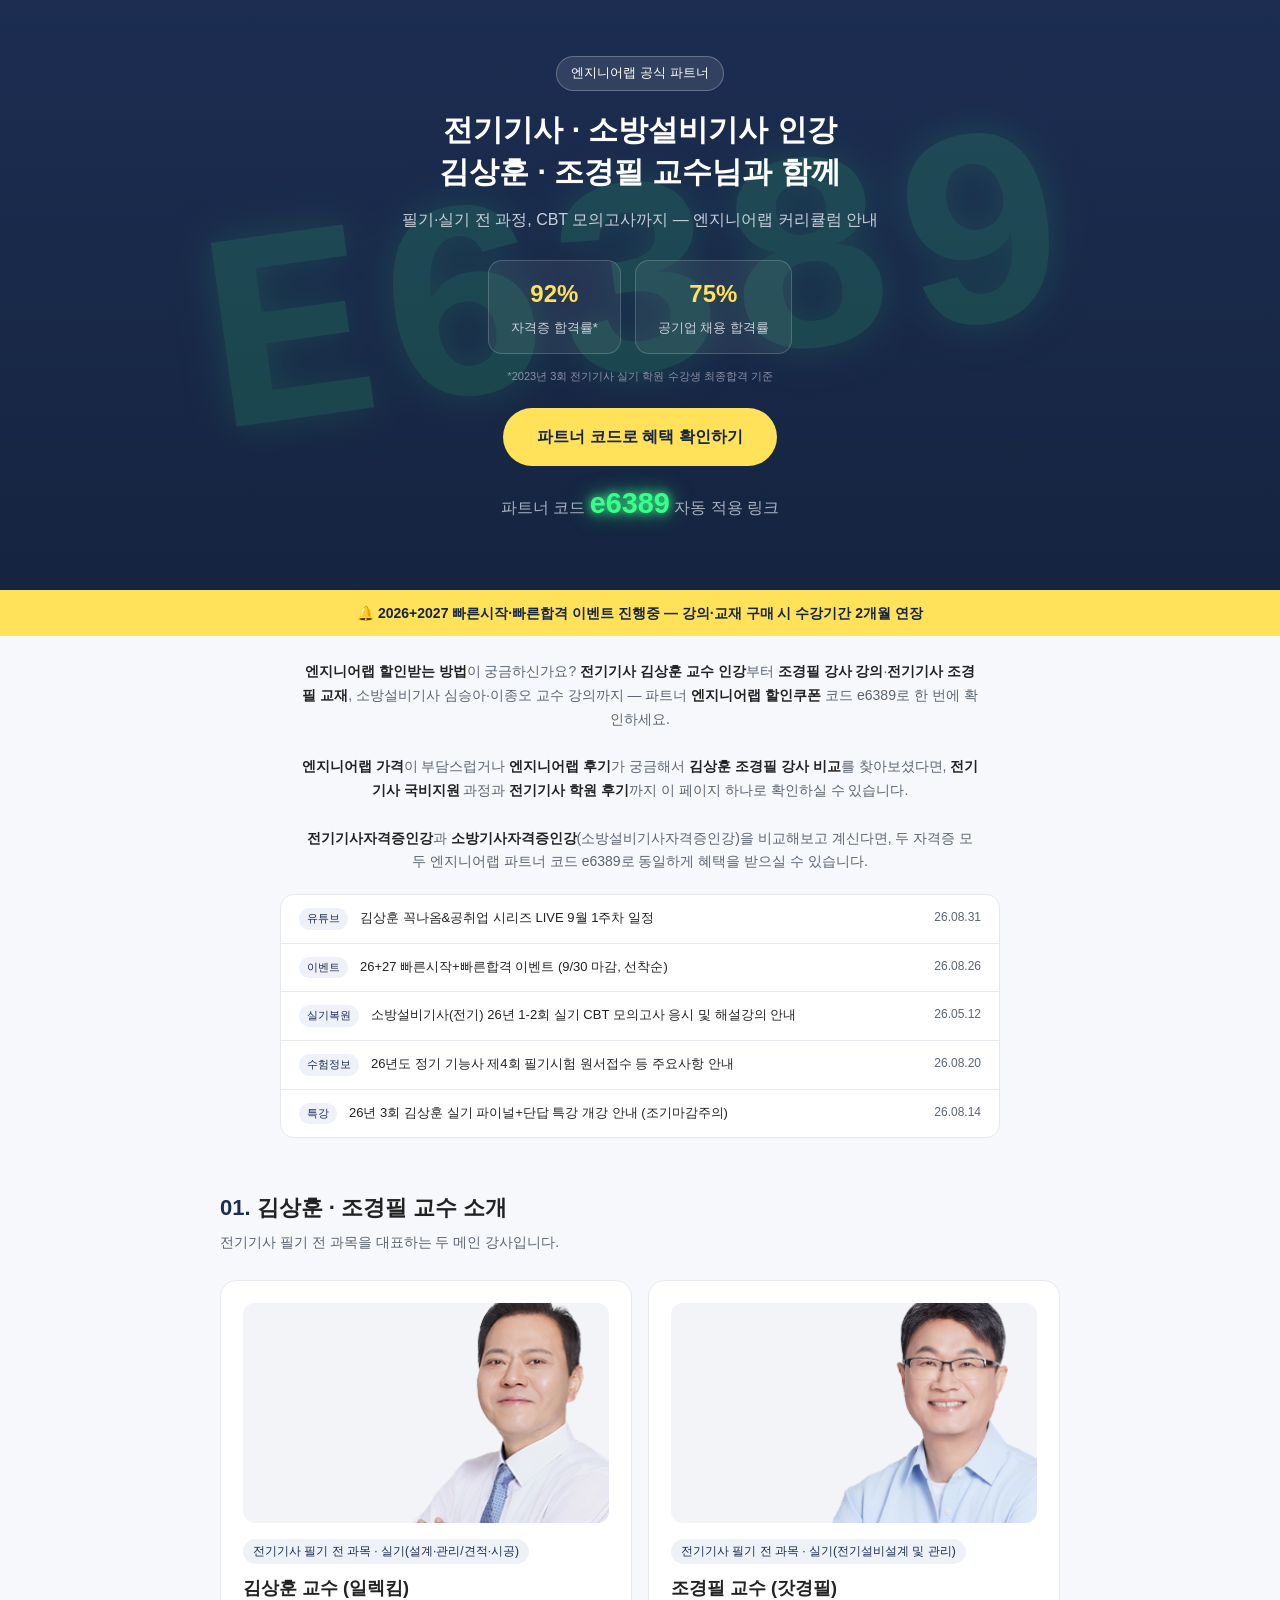
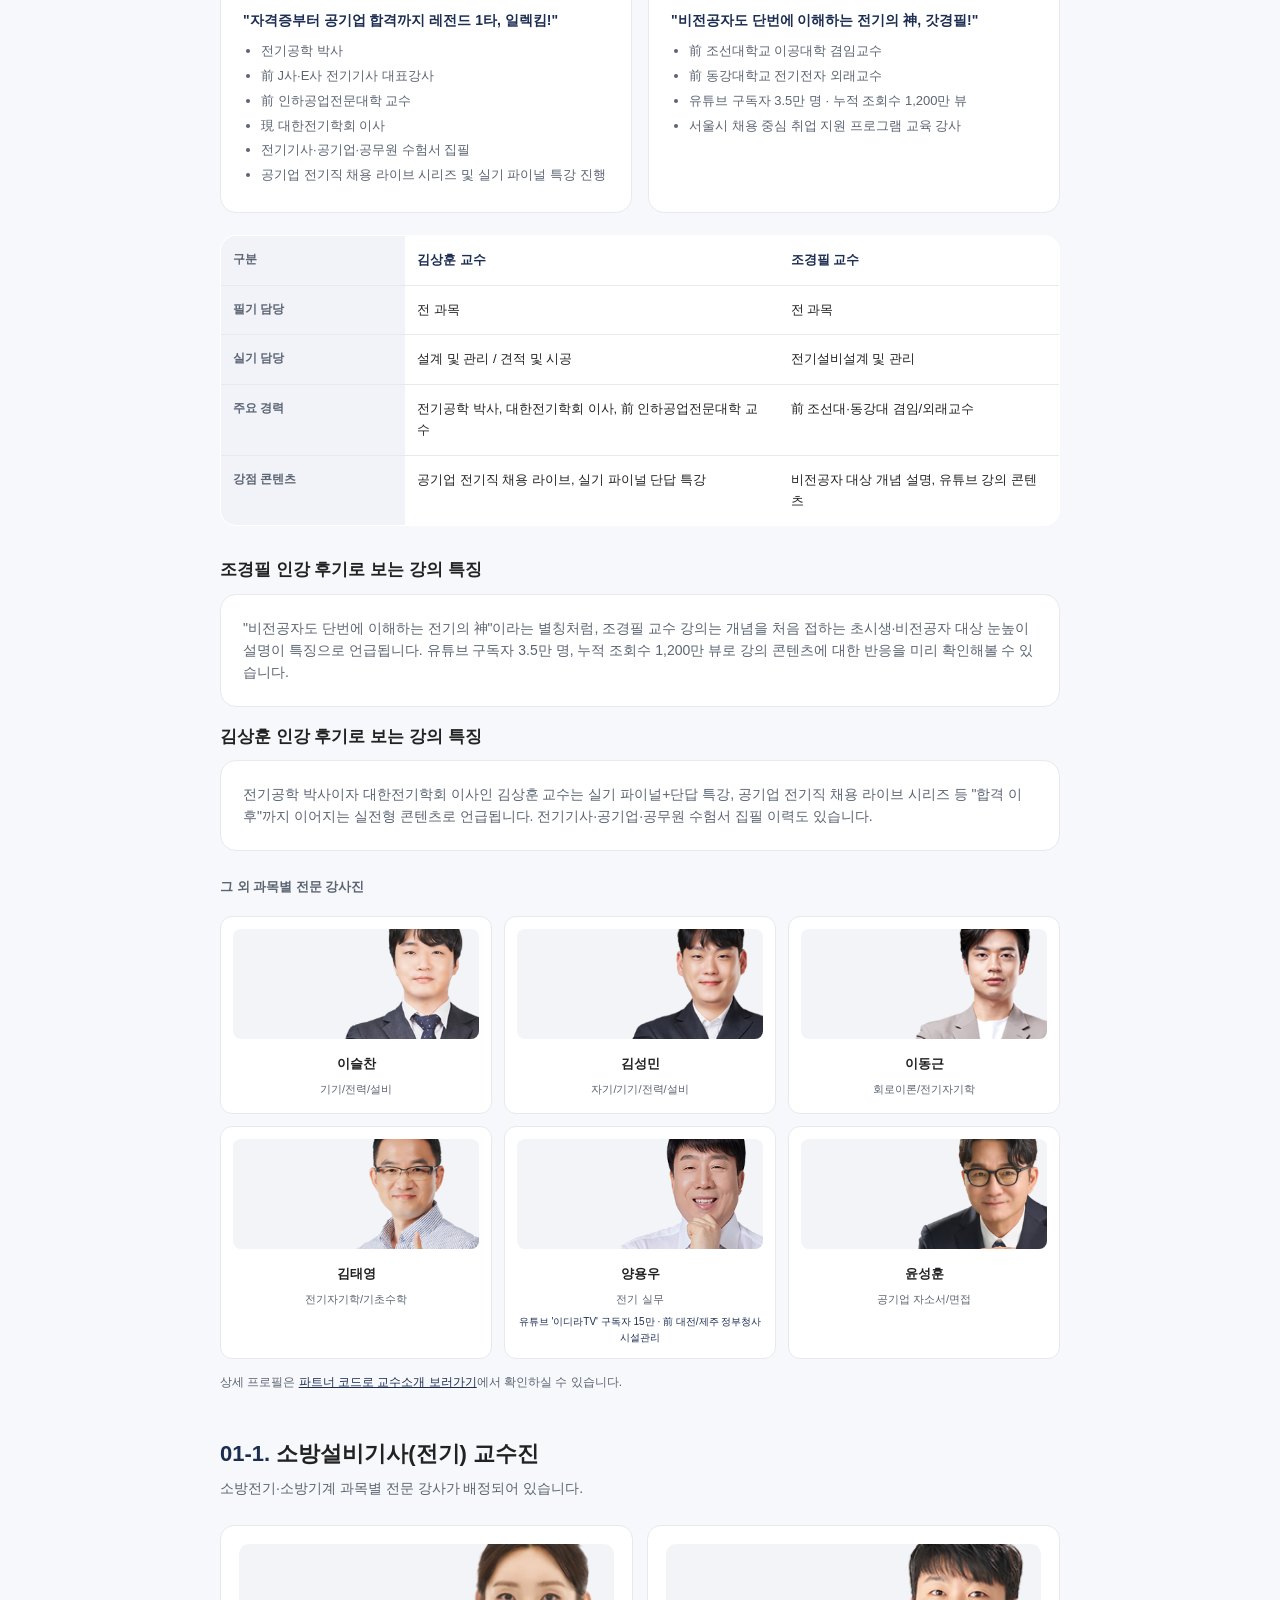
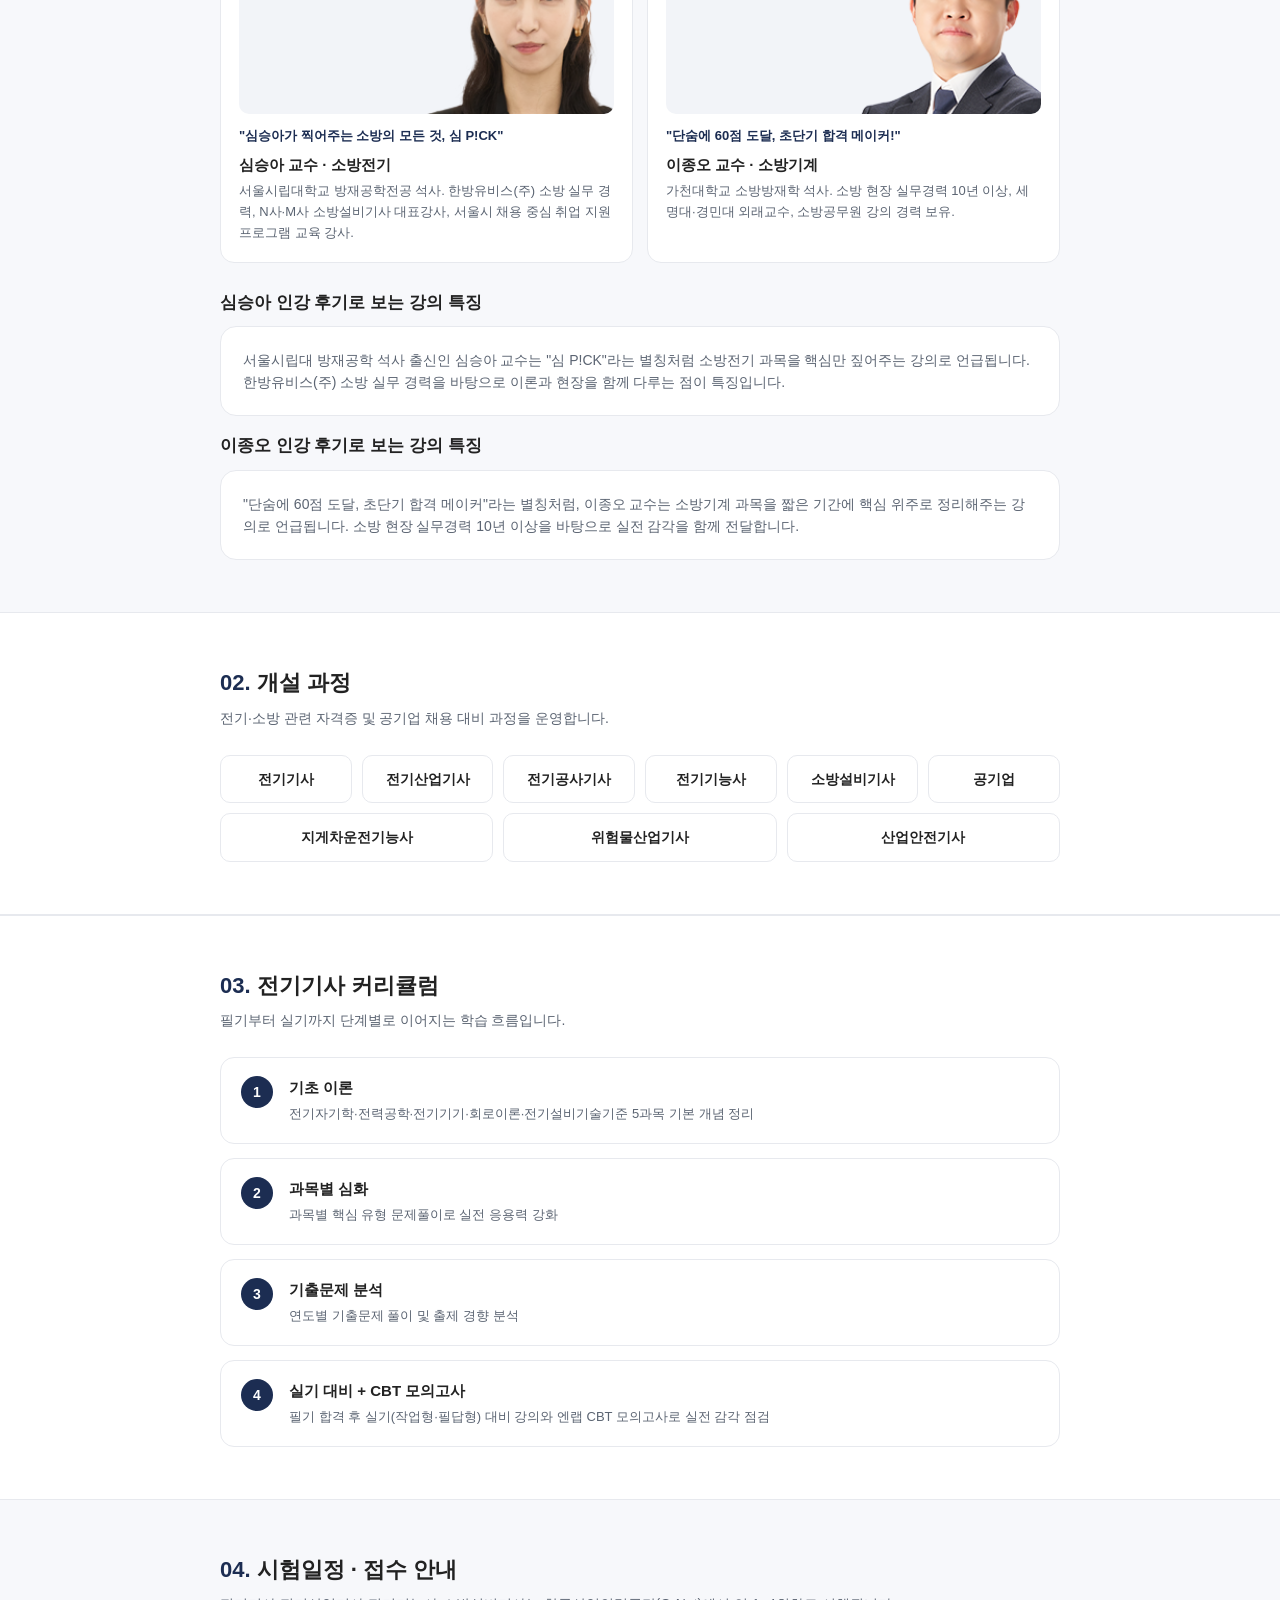
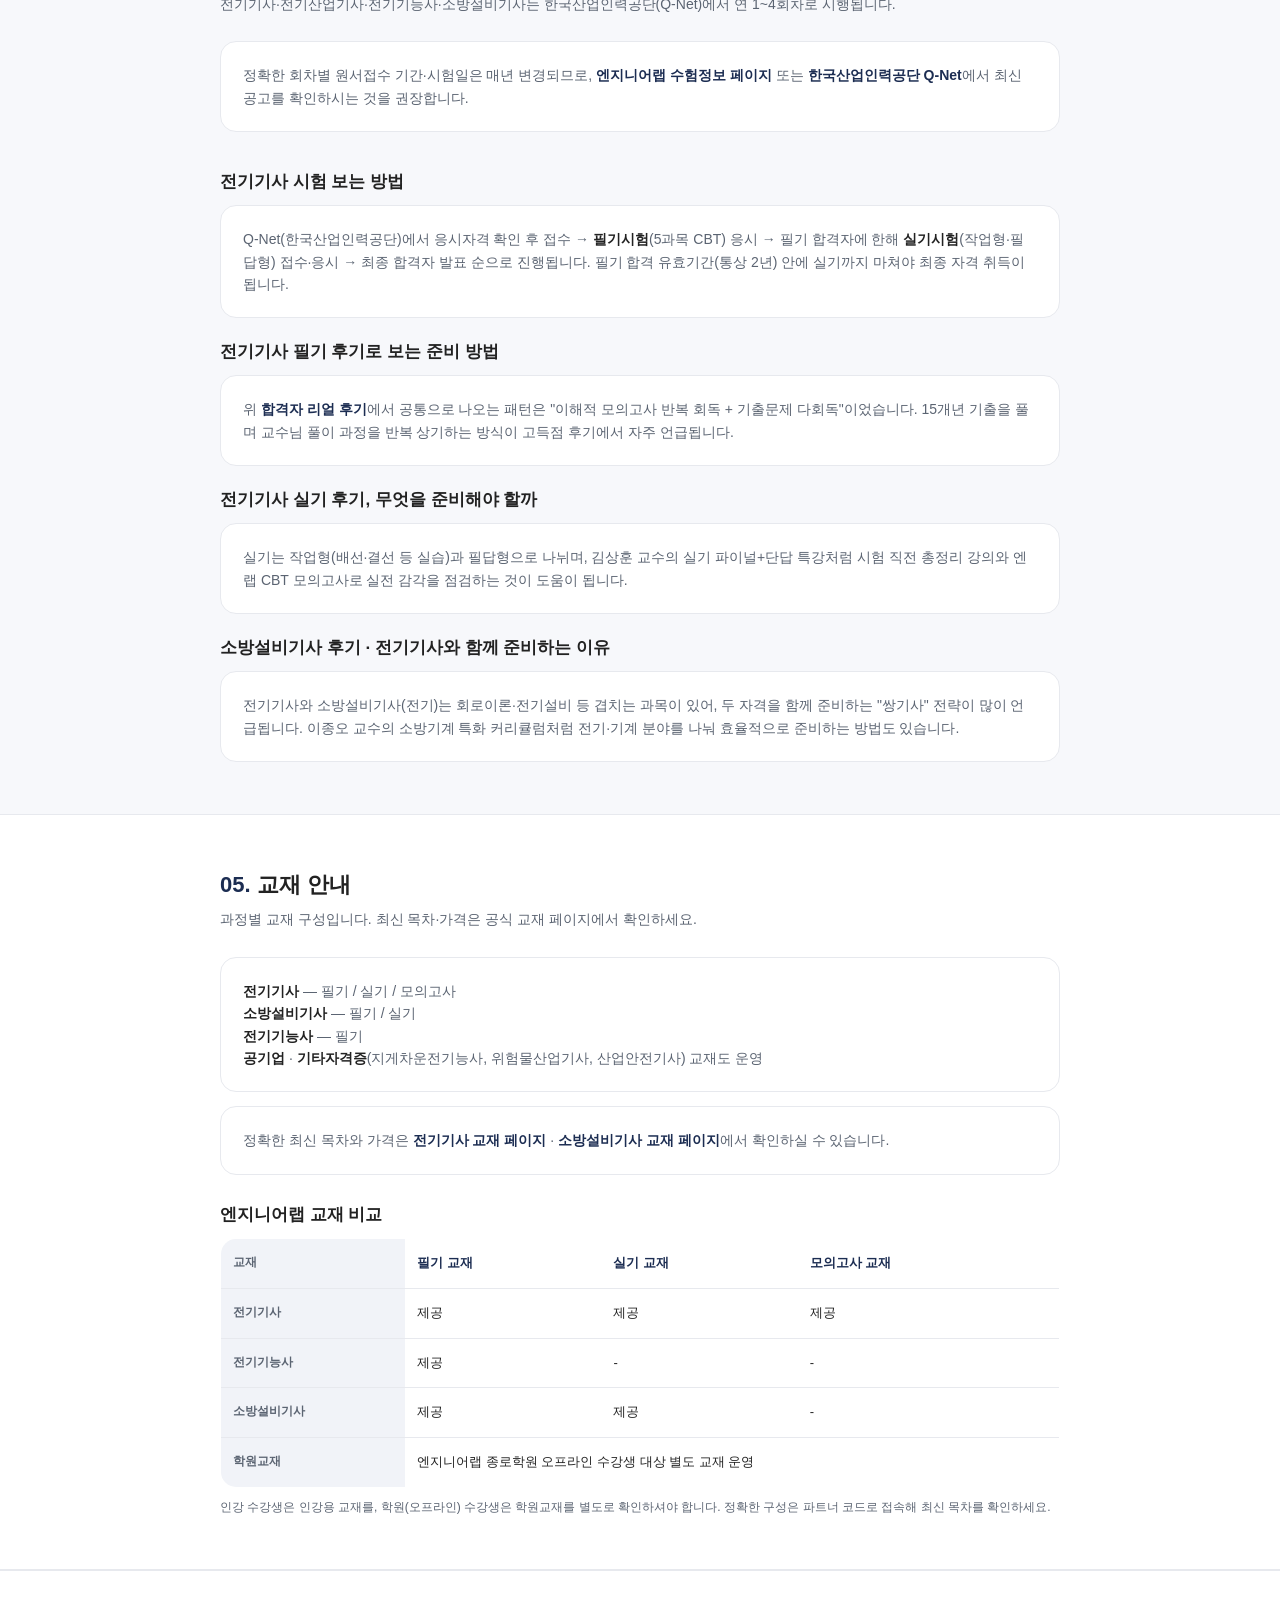
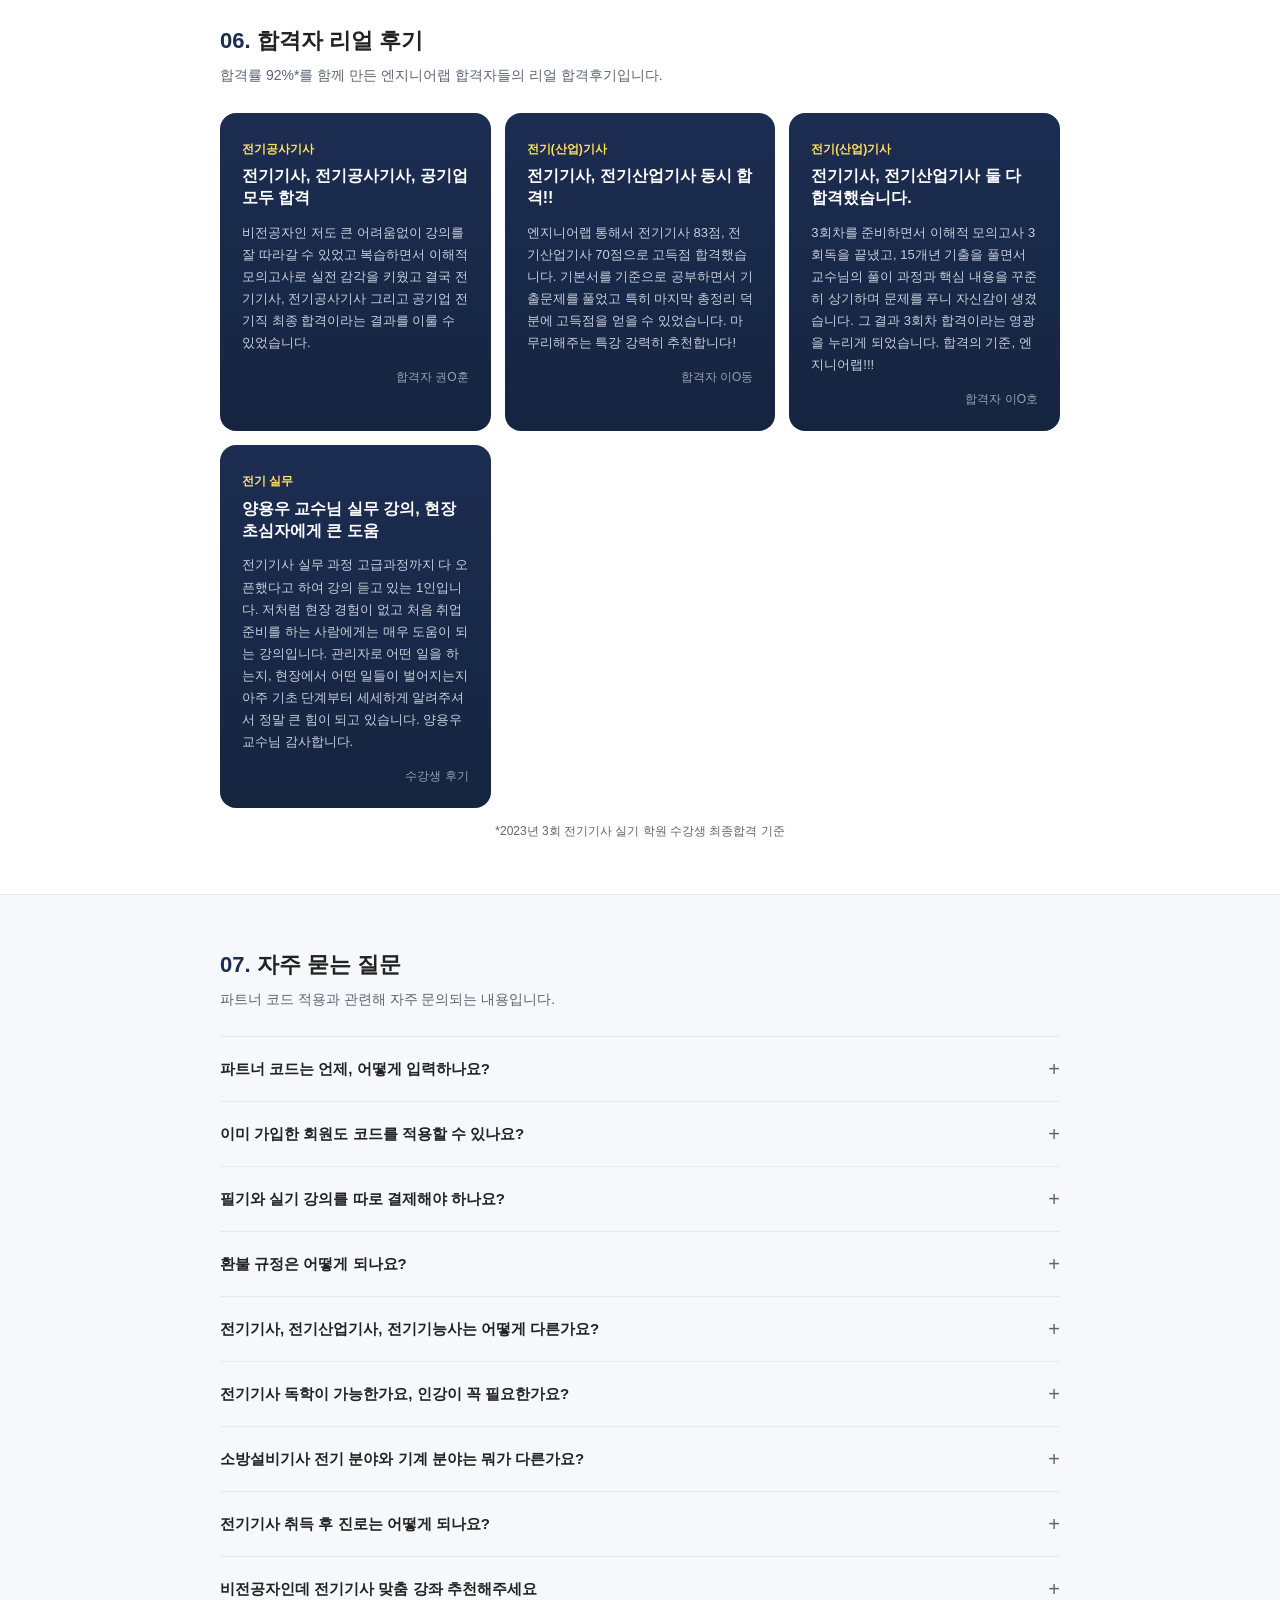
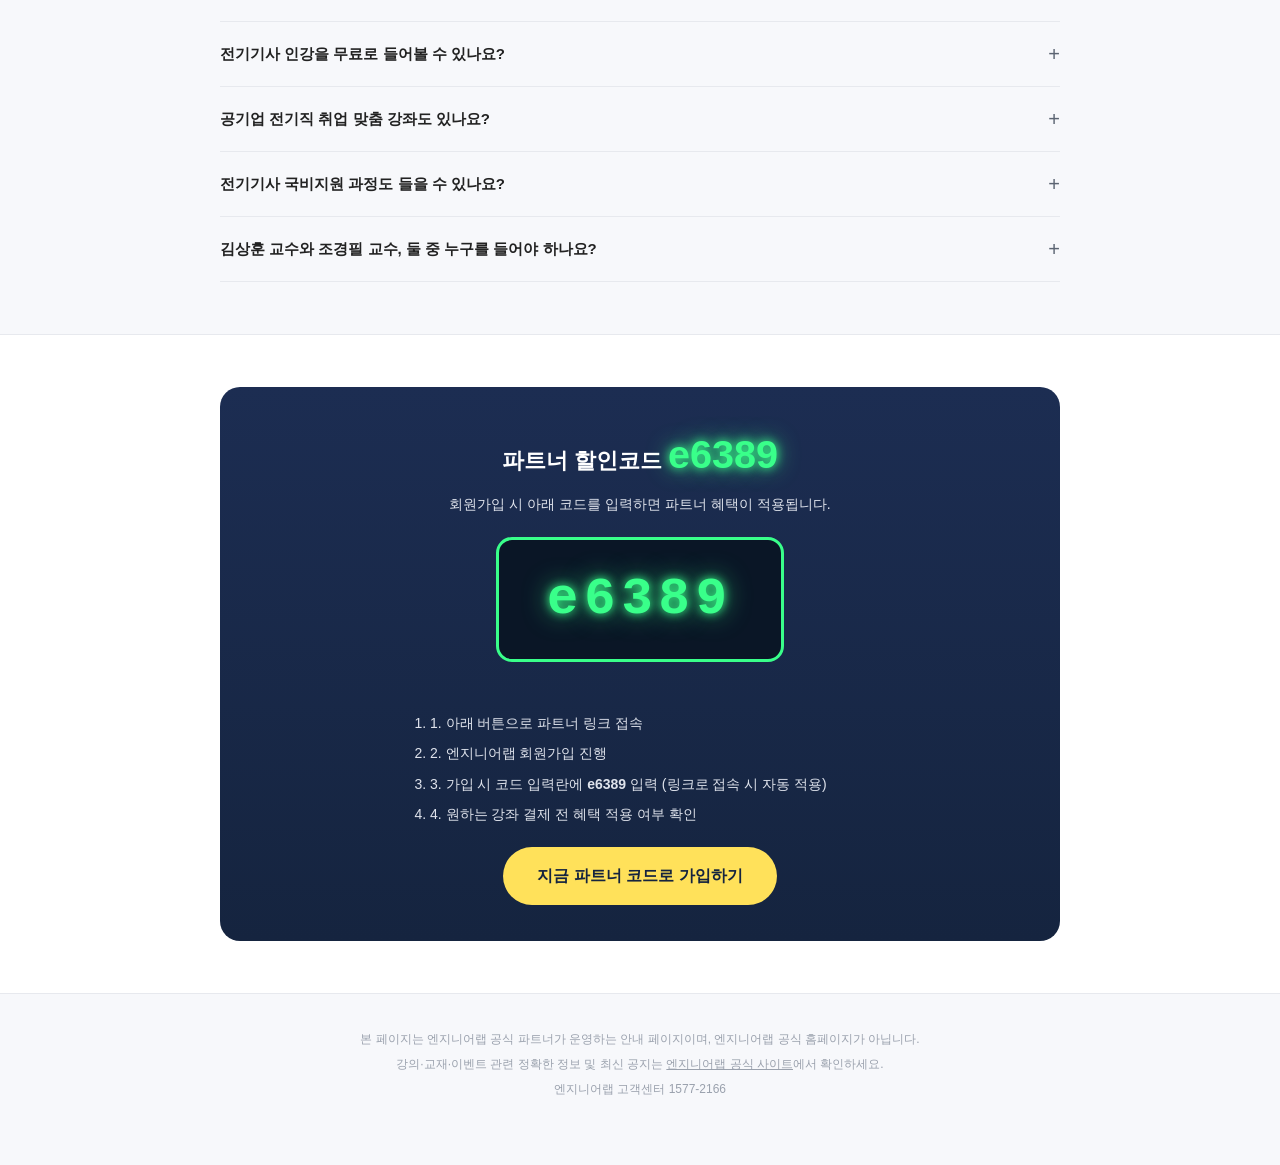
==== index.html @ 5e3ab60f "Add 전기기사자격증인강/소방기사자격증인강 keywords to meta and intro copy Co-Authored-By: Claude Sonnet 5 <noreply@ant" ====
<!DOCTYPE html>
<html lang="ko">
<head>
<meta charset="UTF-8">
<meta name="viewport" content="width=device-width, initial-scale=1.0">
<title>엔지니어랩 할인받는 방법 | 전기기사 김상훈 교수·조경필 강사 인강 할인쿠폰 e6389</title>
<meta name="description" content="엔지니어랩 할인받는 방법이 궁금하다면 여기서 확인하세요. 전기기사 김상훈 교수 인강, 조경필 강사 강의·교재, 소방설비기사 심승아·이종오 교수까지, 파트너 할인쿠폰 코드 e6389 안내">
<meta name="keywords" content="엔지니어랩, 엔지니어랩 할인받는방법, 엔지니어랩 할인쿠폰, 조경필강사강의, 전기기사김상훈교수인강, 전기기사조경필교재, 엔지니어랩 할인코드, 전기기사 독학, 전기기사 난이도, 전기기사 합격률, 전기기사 취업 진로, 전기산업기사 전기기능사 차이, 소방설비기사 전기 기계 차이, 전기기사 공기업, 전기기사 인강 추천, 소방설비기사 인강 추천, 전기기사자격증인강, 소방기사자격증인강, 소방설비기사자격증인강">
<meta name="naver-site-verification" content="9db47234a310216b2872340f811a5eb3b05966d3" />
<meta name="google-site-verification" content="IhpbyZX_Qy3C_D_DD3r3MIfRBXipiGtJHt81ewFOEOc" />
<meta property="og:type" content="website">
<meta property="og:url" content="https://enlab-e6389.github.io/">
<meta property="og:title" content="엔지니어랩 할인받는 방법 | 김상훈·조경필 교수 전기기사 인강 할인쿠폰 e6389">
<meta property="og:description" content="전기기사 김상훈 교수 인강, 조경필 강사 강의·교재, 소방설비기사까지 — 파트너 할인쿠폰 코드 e6389 안내">
<meta property="og:image" content="https://enlab-e6389.github.io/img/og-share.png">
<meta property="og:image:width" content="1200">
<meta property="og:image:height" content="630">
<meta name="twitter:card" content="summary_large_image">
<script type="application/ld+json">
{
  "@context": "https://schema.org",
  "@type": "FAQPage",
  "mainEntity": [
    {"@type": "Question", "name": "파트너 코드는 언제, 어떻게 입력하나요?", "acceptedAnswer": {"@type": "Answer", "text": "회원가입 화면의 코드 입력란에 e6389를 입력하시면 됩니다. 이 페이지의 파트너 링크로 접속해서 가입하면 코드가 자동으로 입력된 상태로 진행됩니다."}},
    {"@type": "Question", "name": "이미 가입한 회원도 코드를 적용할 수 있나요?", "acceptedAnswer": {"@type": "Answer", "text": "파트너 코드는 신규 회원가입 시 적용되는 혜택입니다. 이미 가입된 계정의 소급 적용 여부는 엔지니어랩 고객센터(1577-2166) 또는 1:1 문의 게시판에서 확인하세요."}},
    {"@type": "Question", "name": "필기와 실기 강의를 따로 결제해야 하나요?", "acceptedAnswer": {"@type": "Answer", "text": "과정별로 필기·실기가 개별 상품으로 구성되어 있거나 통합 패키지로 제공되는 경우도 있습니다. 정확한 구성은 각 강좌 상세 페이지에서 확인할 수 있습니다."}},
    {"@type": "Question", "name": "환불 규정은 어떻게 되나요?", "acceptedAnswer": {"@type": "Answer", "text": "수강료 환불 기준은 엔지니어랩 학원 공지사항에 안내되어 있으니, 결제 전 반드시 공식 공지사항을 확인하는 것이 좋습니다."}},
    {"@type": "Question", "name": "전기기사, 전기산업기사, 전기기능사는 어떻게 다른가요?", "acceptedAnswer": {"@type": "Answer", "text": "같은 전기 분야 국가기술자격이지만 응시자격과 난이도 단계가 다릅니다. 전기기능사가 입문 단계, 전기산업기사가 중간 단계, 전기기사가 가장 상위 단계로 취급되며, 상위 자격일수록 취업·승진·공기업 채용 시 우대되는 경우가 많습니다."}},
    {"@type": "Question", "name": "전기기사 독학이 가능한가요, 인강이 꼭 필요한가요?", "acceptedAnswer": {"@type": "Answer", "text": "전공자거나 기초가 탄탄하다면 독학도 가능하지만, 전기자기학·전력공학·전기기기·회로이론·전기설비기술기준 5과목을 짧은 기간에 준비해야 하는 비전공자·초시생이라면 커리큘럼이 잡혀있는 인강으로 시작하는 경우가 많습니다."}},
    {"@type": "Question", "name": "소방설비기사 전기 분야와 기계 분야는 뭐가 다른가요?", "acceptedAnswer": {"@type": "Answer", "text": "소방설비기사(전기)는 수신반, 감지기, 비상방송설비 등 소방전기설비를, 소방설비기사(기계)는 스프링클러·소화설비 등 소방기계설비를 다룹니다."}},
    {"@type": "Question", "name": "전기기사 취득 후 진로는 어떻게 되나요?", "acceptedAnswer": {"@type": "Answer", "text": "전기공사업체, 발전·전력 관련 공기업(한국전력공사 등 전기직), 빌딩·플랜트 전기설비 유지보수, 전기안전관리자 선임 등 다양한 진로로 이어집니다."}},
    {"@type": "Question", "name": "비전공자인데 전기기사 맞춤 강좌 추천해주세요", "acceptedAnswer": {"@type": "Answer", "text": "비전공자·초시생은 기초 이론부터 순서대로 밟아가는 커리큘럼이 중요합니다. 조경필 교수의 비전공자 대상 강의나 무료특강으로 먼저 강의 스타일을 확인해보는 것을 추천합니다."}},
    {"@type": "Question", "name": "전기기사 인강을 무료로 들어볼 수 있나요?", "acceptedAnswer": {"@type": "Answer", "text": "엔지니어랩은 유튜브 및 홈페이지 무료특강 게시판을 통해 일부 강의를 무료로 제공합니다."}},
    {"@type": "Question", "name": "공기업 전기직 취업 맞춤 강좌도 있나요?", "acceptedAnswer": {"@type": "Answer", "text": "네. 김상훈 교수의 공기업 전기직 채용 라이브 시리즈와 윤성훈 교수의 공기업 자소서·면접 강좌가 별도로 운영됩니다."}},
    {"@type": "Question", "name": "전기기사 국비지원 과정도 들을 수 있나요?", "acceptedAnswer": {"@type": "Answer", "text": "네, 엔지니어랩은 학원(오프라인) 기준으로 국비지원 과정도 함께 운영합니다. 인강과 국비 과정 중 본인 상황에 맞는 방식을 선택할 수 있습니다."}},
    {"@type": "Question", "name": "김상훈 교수와 조경필 교수, 둘 중 누구를 들어야 하나요?", "acceptedAnswer": {"@type": "Answer", "text": "학습 스타일에 따라 다릅니다. 조경필 교수는 비전공자·초시생이 이해하기 쉬운 강의로, 김상훈 교수는 자격증 취득 이후 공기업 취업까지 이어지는 실전형 강의로 알려져 있습니다."}}
  ]
}
</script>
<style>
  :root{
    --navy:#15243f;
    --navy2:#1c2d52;
    --yellow:#ffe15a;
    --neon:#39ff8a;
    --text:#222;
    --sub:#5b6472;
    --bg:#f7f8fb;
    --card:#ffffff;
    --line:#e7e9ee;
  }
  *{box-sizing:border-box;margin:0;padding:0;}
  body{
    font-family:"Pretendard","Noto Sans KR",-apple-system,sans-serif;
    background:var(--bg);
    color:var(--text);
    line-height:1.6;
  }
  .wrap{max-width:880px;margin:0 auto;padding:0 20px;}

  header.hero{
    position:relative;
    overflow:hidden;
    background:linear-gradient(180deg, var(--navy2) 0%, var(--navy) 100%);
    color:#fff;
    padding:56px 0 64px;
    text-align:center;
  }
  .hero-watermark{
    position:absolute;
    top:50%; left:50%;
    transform:translate(-50%,-50%) rotate(-8deg);
    font-family:monospace;
    font-weight:900;
    font-size:22vw;
    line-height:1;
    letter-spacing:0.02em;
    color:var(--neon);
    opacity:.14;
    text-shadow:0 0 40px var(--neon);
    white-space:nowrap;
    pointer-events:none;
    z-index:0;
  }
  header.hero .wrap{position:relative;z-index:1;}
  .badge{
    display:inline-block;
    background:rgba(255,255,255,.1);
    border:1px solid rgba(255,255,255,.25);
    color:#fff;
    font-size:13px;
    padding:6px 14px;
    border-radius:999px;
    margin-bottom:18px;
  }
  header.hero h1{
    font-size:30px;
    font-weight:800;
    line-height:1.4;
    margin-bottom:14px;
  }
  header.hero p{
    font-size:16px;
    color:#c9cfdc;
    margin-bottom:28px;
  }
  .stats{
    display:flex;
    justify-content:center;
    gap:14px;
    flex-wrap:wrap;
    margin-bottom:30px;
  }
  .stat{
    background:rgba(255,255,255,.06);
    border:1px solid rgba(255,255,255,.18);
    border-radius:14px;
    padding:14px 22px;
    min-width:130px;
  }
  .stat b{display:block;font-size:24px;color:var(--yellow);}
  .stat span{font-size:13px;color:#c9cfdc;}

  .cta-btn{
    display:inline-block;
    background:var(--yellow);
    color:var(--navy);
    font-weight:800;
    font-size:16px;
    padding:16px 34px;
    border-radius:999px;
    text-decoration:none;
  }
  .cta-sub{margin-top:14px;font-size:16px;color:#a9b1c2;}

  section{padding:52px 0;}
  section.alt{background:#fff;border-top:1px solid var(--line);border-bottom:1px solid var(--line);}

  h2{font-size:22px;font-weight:800;margin-bottom:6px;}
  h2 .num{color:var(--navy2);}
  .lead{color:var(--sub);font-size:14px;margin-bottom:26px;}

  .prof-grid{display:grid;grid-template-columns:1fr 1fr;gap:16px;}
  .prof-card{
    background:var(--card);
    border:1px solid var(--line);
    border-radius:16px;
    padding:22px;
  }
  .prof-card h3{font-size:18px;font-weight:800;margin-bottom:6px;}
  .prof-card .tag{
    display:inline-block;
    font-size:12px;
    color:var(--navy2);
    background:#eef1f8;
    padding:3px 10px;
    border-radius:999px;
    margin-bottom:10px;
  }
  .prof-card p{font-size:14px;color:var(--sub);}
  .prof-photo{
    display:block;
    width:100%;
    height:220px;
    object-fit:cover;
    object-position:center center;
    border-radius:12px;
    margin-bottom:14px;
    background:#f2f4f8;
  }
  .sub-prof-photo{
    display:block;
    width:100%;
    height:170px;
    object-fit:cover;
    object-position:center center;
    border-radius:10px;
    margin-bottom:12px;
    background:#f2f4f8;
  }
  .team-grid{display:grid;grid-template-columns:repeat(3,1fr);gap:12px;margin-top:18px;}
  .team-card{
    background:var(--card);
    border:1px solid var(--line);
    border-radius:12px;
    padding:12px;
    text-align:center;
  }
  .team-photo{
    width:100%;
    height:110px;
    object-fit:cover;
    object-position:center center;
    border-radius:8px;
    margin-bottom:8px;
    background:#f2f4f8;
  }
  .team-card b{font-size:13px;display:block;}
  .team-card span{font-size:11px;color:var(--sub);}
  .team-card .extra{display:block;font-size:10px;color:var(--navy2);margin-top:3px;}
  @media (max-width:560px){
    .team-grid{grid-template-columns:repeat(2,1fr);}
  }
  .prof-card .quote{
    font-size:14px;
    font-weight:700;
    color:var(--navy2);
    margin-bottom:10px;
    display:block;
  }
  .prof-card ul{margin:10px 0 0;padding-left:18px;font-size:13px;color:var(--sub);}
  .prof-card ul li{margin-bottom:4px;}

  .compare-table{
    width:100%;
    border-collapse:collapse;
    background:var(--card);
    border:1px solid var(--line);
    border-radius:16px;
    overflow:hidden;
    font-size:13px;
  }
  .compare-table th, .compare-table td{
    padding:14px 12px;
    text-align:left;
    border-bottom:1px solid var(--line);
    vertical-align:top;
  }
  .compare-table th{
    background:#f1f3f8;
    font-size:12px;
    color:var(--sub);
    width:22%;
  }
  .compare-table td b{color:var(--navy2);}
  .compare-table tr:last-child th, .compare-table tr:last-child td{border-bottom:none;}
  .table-scroll{overflow-x:auto;}

  .sub-prof-grid{display:grid;grid-template-columns:1fr 1fr;gap:14px;margin-top:18px;}
  .sub-prof-card{
    background:var(--card);
    border:1px solid var(--line);
    border-radius:14px;
    padding:18px;
  }
  .sub-prof-card h4{font-size:15px;font-weight:800;margin-bottom:4px;}
  .sub-prof-card .quote{font-size:13px;color:var(--navy2);font-weight:700;display:block;margin-bottom:6px;}
  .sub-prof-card p{font-size:13px;color:var(--sub);}

  @media (max-width:560px){
    .sub-prof-grid{grid-template-columns:1fr;}
  }

  .course-list{
    display:flex;
    flex-wrap:wrap;
    gap:10px;
  }
  .course-list a{
    display:block;
    background:var(--card);
    border:1px solid var(--line);
    border-radius:10px;
    padding:12px 18px;
    font-size:14px;
    font-weight:600;
    color:var(--text);
    text-decoration:none;
    flex:1 1 130px;
    text-align:center;
  }
  .course-list a:hover{border-color:var(--navy2);color:var(--navy2);}

  .book-note{
    background:var(--card);
    border:1px solid var(--line);
    border-radius:16px;
    padding:22px;
    font-size:14px;
    color:var(--sub);
  }
  .book-note a{color:var(--navy2);font-weight:700;text-decoration:none;}

  .discount-box{
    background:linear-gradient(180deg, var(--navy2) 0%, var(--navy) 100%);
    color:#fff;
    border-radius:20px;
    padding:36px 28px;
    text-align:center;
  }
  .discount-box h2{color:#fff;}
  .code{
    position:relative;
    display:inline-block;
    overflow:hidden;
    font-family:monospace;
    font-size:52px;
    font-weight:900;
    letter-spacing:6px;
    background:#0a1626;
    border:3px solid var(--neon);
    color:var(--neon);
    padding:18px 48px;
    border-radius:16px;
    margin:22px 0;
    text-shadow:0 0 10px var(--neon), 0 0 26px rgba(57,255,138,.7);
    animation:neonPulse 1.8s ease-in-out infinite;
  }
  @media (max-width:560px){
    .code{font-size:34px;padding:14px 26px;letter-spacing:4px;}
  }
  .code::after{
    content:"";
    position:absolute;
    top:0; left:-60%;
    width:40%; height:100%;
    background:linear-gradient(120deg, transparent, rgba(255,255,255,.75), transparent);
    transform:skewX(-20deg);
    animation:codeShine 2.6s ease-in-out infinite;
  }
  @keyframes neonPulse{
    0%,100%{box-shadow:0 0 8px var(--neon), 0 0 18px rgba(57,255,138,.5);}
    50%{box-shadow:0 0 18px var(--neon), 0 0 40px rgba(57,255,138,.85);}
  }
  @keyframes codeShine{
    0%{left:-60%;}
    45%{left:130%;}
    100%{left:130%;}
  }
  .neon-badge{
    display:inline-block;
    font-size:1.8em;
    font-weight:900;
    color:var(--neon) !important;
    text-shadow:0 0 10px var(--neon), 0 0 22px rgba(57,255,138,.8);
    animation:neonPulse 1.8s ease-in-out infinite;
  }
  .steps{
    text-align:left;
    max-width:420px;
    margin:20px auto 0;
    font-size:14px;
    color:#dfe3ec;
  }
  .steps li{margin-bottom:8px;}

  footer{
    padding:36px 0 60px;
    text-align:center;
    font-size:12px;
    color:#9aa1ad;
  }
  footer p{margin-bottom:6px;}

  .curri{
    counter-reset:step;
    display:flex;
    flex-direction:column;
    gap:14px;
  }
  .curri-step{
    display:flex;
    gap:16px;
    background:var(--card);
    border:1px solid var(--line);
    border-radius:14px;
    padding:18px 20px;
    align-items:flex-start;
  }
  .curri-step .n{
    counter-increment:step;
    flex-shrink:0;
    width:32px;height:32px;
    border-radius:50%;
    background:var(--navy2);
    color:#fff;
    font-weight:800;
    font-size:14px;
    display:flex;align-items:center;justify-content:center;
  }
  .curri-step .n::before{content:counter(step);}
  .curri-step h4{font-size:15px;font-weight:800;margin-bottom:4px;}
  .curri-step p{font-size:13px;color:var(--sub);}

  .exam-box{
    background:var(--card);
    border:1px solid var(--line);
    border-radius:16px;
    padding:22px;
    font-size:14px;
    color:var(--sub);
  }
  .exam-box a{color:var(--navy2);font-weight:700;text-decoration:none;}

  .faq{border-top:1px solid var(--line);}
  .faq details{
    border-bottom:1px solid var(--line);
    padding:16px 0;
  }
  .faq summary{
    cursor:pointer;
    font-weight:700;
    font-size:15px;
    list-style:none;
    display:flex;
    justify-content:space-between;
    align-items:center;
  }
  .faq summary::-webkit-details-marker{display:none;}
  .faq summary::after{content:"+";font-size:20px;color:var(--sub);font-weight:400;}
  .faq details[open] summary::after{content:"–";}
  .faq p{font-size:14px;color:var(--sub);margin-top:10px;line-height:1.7;}

  .review-grid{display:grid;grid-template-columns:repeat(3,1fr);gap:14px;}
  .review-card{
    background:linear-gradient(180deg, var(--navy2) 0%, var(--navy) 100%);
    color:#fff;
    border-radius:16px;
    padding:22px;
  }
  .review-card .cat{
    display:inline-block;
    font-size:12px;
    font-weight:700;
    color:var(--yellow);
    margin-bottom:6px;
  }
  .review-card h4{font-size:16px;font-weight:800;margin-bottom:12px;line-height:1.4;}
  .review-card p{font-size:13px;color:#c9cfdc;line-height:1.7;margin-bottom:14px;}
  .review-card .who{font-size:12px;color:#9aa1ad;text-align:right;}
  .review-note{font-size:12px;color:var(--sub);margin-top:14px;text-align:center;}

  .notice-list{
    max-width:720px;
    margin:20px auto 0;
    background:var(--card);
    border:1px solid var(--line);
    border-radius:14px;
    overflow:hidden;
  }
  .notice-list a{
    display:flex;
    justify-content:space-between;
    gap:12px;
    padding:13px 18px;
    text-decoration:none;
    color:var(--text);
    font-size:13px;
    border-bottom:1px solid var(--line);
  }
  .notice-list a:last-child{border-bottom:none;}
  .notice-list .tag{
    flex-shrink:0;
    font-size:11px;
    color:var(--navy2);
    background:#eef1f8;
    padding:2px 8px;
    border-radius:999px;
    align-self:flex-start;
  }
  .notice-list .ttl{flex:1;}
  .notice-list .date{flex-shrink:0;color:var(--sub);font-size:12px;}
  @media (max-width:760px){
    .review-grid{grid-template-columns:1fr;}
  }

  @media (max-width:560px){
    header.hero h1{font-size:24px;}
    .prof-grid{grid-template-columns:1fr;}
  }
</style>
</head>
<body>

<header class="hero">
  <div class="hero-watermark">E6389</div>
  <div class="wrap">
    <span class="badge">엔지니어랩 공식 파트너</span>
    <h1>전기기사 · 소방설비기사 인강<br>김상훈 · 조경필 교수님과 함께</h1>
    <p>필기·실기 전 과정, CBT 모의고사까지 — 엔지니어랩 커리큘럼 안내</p>
    <div class="stats">
      <div class="stat"><b>92%</b><span>자격증 합격률*</span></div>
      <div class="stat"><b>75%</b><span>공기업 채용 합격률</span></div>
    </div>
    <div style="font-size:11px;color:#8a91a5;margin-top:-16px;margin-bottom:22px;">*2023년 3회 전기기사 실기 학원 수강생 최종합격 기준</div>
    <a class="cta-btn" href="https://www.engineerlab.co.kr/ee/promotion/2025/partner/index.php?partnerID=e6389" target="_blank" rel="noopener">파트너 코드로 혜택 확인하기</a>
    <div class="cta-sub">파트너 코드 <span class="neon-badge">e6389</span> 자동 적용 링크</div>
  </div>
</header>

<div style="background:var(--yellow);color:var(--navy);text-align:center;padding:12px 16px;font-size:14px;font-weight:700;">
  🔔 2026+2027 빠른시작·빠른합격 이벤트 진행중 — 강의·교재 구매 시 수강기간 2개월 연장
</div>

<p style="max-width:720px;margin:24px auto 0;padding:0 20px;text-align:center;font-size:14px;color:var(--sub);line-height:1.7;">
  <b style="color:var(--text);">엔지니어랩 할인받는 방법</b>이 궁금하신가요? <b style="color:var(--text);">전기기사 김상훈 교수 인강</b>부터 <b style="color:var(--text);">조경필 강사 강의</b>·<b style="color:var(--text);">전기기사 조경필 교재</b>, 소방설비기사 심승아·이종오 교수 강의까지 — 파트너 <b style="color:var(--text);">엔지니어랩 할인쿠폰</b> 코드 e6389로 한 번에 확인하세요.<br><br>
  <b style="color:var(--text);">엔지니어랩 가격</b>이 부담스럽거나 <b style="color:var(--text);">엔지니어랩 후기</b>가 궁금해서 <b style="color:var(--text);">김상훈 조경필 강사 비교</b>를 찾아보셨다면, <b style="color:var(--text);">전기기사 국비지원</b> 과정과 <b style="color:var(--text);">전기기사 학원 후기</b>까지 이 페이지 하나로 확인하실 수 있습니다.<br><br>
  <b style="color:var(--text);">전기기사자격증인강</b>과 <b style="color:var(--text);">소방기사자격증인강</b>(소방설비기사자격증인강)을 비교해보고 계신다면, 두 자격증 모두 엔지니어랩 파트너 코드 e6389로 동일하게 혜택을 받으실 수 있습니다.
</p>

<div class="notice-list">
  <a href="https://www.engineerlab.co.kr/ee/promotion/2025/partner/index.php?partnerID=e6389" target="_blank" rel="noopener">
    <span class="tag">유튜브</span><span class="ttl">김상훈 꼭나옴&공취업 시리즈 LIVE 9월 1주차 일정</span><span class="date">26.08.31</span>
  </a>
  <a href="https://www.engineerlab.co.kr/ee/promotion/2025/partner/index.php?partnerID=e6389" target="_blank" rel="noopener">
    <span class="tag">이벤트</span><span class="ttl">26+27 빠른시작+빠른합격 이벤트 (9/30 마감, 선착순)</span><span class="date">26.08.26</span>
  </a>
  <a href="https://www.engineerlab.co.kr/ee/promotion/2025/partner/index.php?partnerID=e6389" target="_blank" rel="noopener">
    <span class="tag">실기복원</span><span class="ttl">소방설비기사(전기) 26년 1-2회 실기 CBT 모의고사 응시 및 해설강의 안내</span><span class="date">26.05.12</span>
  </a>
  <a href="https://www.engineerlab.co.kr/ee/promotion/2025/partner/index.php?partnerID=e6389" target="_blank" rel="noopener">
    <span class="tag">수험정보</span><span class="ttl">26년도 정기 기능사 제4회 필기시험 원서접수 등 주요사항 안내</span><span class="date">26.08.20</span>
  </a>
  <a href="https://www.engineerlab.co.kr/ee/promotion/2025/partner/index.php?partnerID=e6389" target="_blank" rel="noopener">
    <span class="tag">특강</span><span class="ttl">26년 3회 김상훈 실기 파이널+단답 특강 개강 안내 (조기마감주의)</span><span class="date">26.08.14</span>
  </a>
</div>

<section>
  <div class="wrap">
    <h2><span class="num">01.</span> 김상훈 · 조경필 교수 소개</h2>
    <p class="lead">전기기사 필기 전 과목을 대표하는 두 메인 강사입니다.</p>
    <div class="prof-grid">
      <div class="prof-card">
        <img class="prof-photo" src="img/prof-ksh.png" alt="김상훈 교수" loading="lazy">
        <span class="tag">전기기사 필기 전 과목 · 실기(설계·관리/견적·시공)</span>
        <h3>김상훈 교수 (일렉킴)</h3>
        <span class="quote">"자격증부터 공기업 합격까지 레전드 1타, 일렉킴!"</span>
        <ul>
          <li>전기공학 박사</li>
          <li>前 J사·E사 전기기사 대표강사</li>
          <li>前 인하공업전문대학 교수</li>
          <li>現 대한전기학회 이사</li>
          <li>전기기사·공기업·공무원 수험서 집필</li>
          <li>공기업 전기직 채용 라이브 시리즈 및 실기 파이널 특강 진행</li>
        </ul>
      </div>
      <div class="prof-card">
        <img class="prof-photo" src="img/prof-jgp.png" alt="조경필 교수" loading="lazy">
        <span class="tag">전기기사 필기 전 과목 · 실기(전기설비설계 및 관리)</span>
        <h3>조경필 교수 (갓경필)</h3>
        <span class="quote">"비전공자도 단번에 이해하는 전기의 神, 갓경필!"</span>
        <ul>
          <li>前 조선대학교 이공대학 겸임교수</li>
          <li>前 동강대학교 전기전자 외래교수</li>
          <li>유튜브 구독자 3.5만 명 · 누적 조회수 1,200만 뷰</li>
          <li>서울시 채용 중심 취업 지원 프로그램 교육 강사</li>
        </ul>
      </div>
    </div>

    <div class="table-scroll" style="margin-top:22px;">
      <table class="compare-table">
        <tr><th>구분</th><td><b>김상훈 교수</b></td><td><b>조경필 교수</b></td></tr>
        <tr><th>필기 담당</th><td>전 과목</td><td>전 과목</td></tr>
        <tr><th>실기 담당</th><td>설계 및 관리 / 견적 및 시공</td><td>전기설비설계 및 관리</td></tr>
        <tr><th>주요 경력</th><td>전기공학 박사, 대한전기학회 이사, 前 인하공업전문대학 교수</td><td>前 조선대·동강대 겸임/외래교수</td></tr>
        <tr><th>강점 콘텐츠</th><td>공기업 전기직 채용 라이브, 실기 파이널 단답 특강</td><td>비전공자 대상 개념 설명, 유튜브 강의 콘텐츠</td></tr>
      </table>
    </div>

    <h3 style="font-size:17px;font-weight:800;margin-top:30px;margin-bottom:10px;">조경필 인강 후기로 보는 강의 특징</h3>
    <div class="book-note" style="margin-bottom:16px;">
      "비전공자도 단번에 이해하는 전기의 神"이라는 별칭처럼, 조경필 교수 강의는 개념을 처음 접하는 초시생·비전공자 대상 눈높이 설명이 특징으로 언급됩니다. 유튜브 구독자 3.5만 명, 누적 조회수 1,200만 뷰로 강의 콘텐츠에 대한 반응을 미리 확인해볼 수 있습니다.
    </div>

    <h3 style="font-size:17px;font-weight:800;margin-bottom:10px;">김상훈 인강 후기로 보는 강의 특징</h3>
    <div class="book-note" style="margin-bottom:16px;">
      전기공학 박사이자 대한전기학회 이사인 김상훈 교수는 실기 파이널+단답 특강, 공기업 전기직 채용 라이브 시리즈 등 "합격 이후"까지 이어지는 실전형 콘텐츠로 언급됩니다. 전기기사·공기업·공무원 수험서 집필 이력도 있습니다.
    </div>

    <p style="font-size:13px;color:var(--sub);margin-top:26px;font-weight:700;">그 외 과목별 전문 강사진</p>
    <div class="team-grid">
      <div class="team-card">
        <img class="team-photo" src="img/prof-lsc.png" alt="이슬찬 교수" loading="lazy">
        <b>이슬찬</b><span>기기/전력/설비</span>
      </div>
      <div class="team-card">
        <img class="team-photo" src="img/prof-ksm.png" alt="김성민 교수" loading="lazy">
        <b>김성민</b><span>자기/기기/전력/설비</span>
      </div>
      <div class="team-card">
        <img class="team-photo" src="img/prof-ldg.png" alt="이동근 교수" loading="lazy">
        <b>이동근</b><span>회로이론/전기자기학</span>
      </div>
      <div class="team-card">
        <img class="team-photo" src="img/prof-kty.png" alt="김태영 교수" loading="lazy">
        <b>김태영</b><span>전기자기학/기초수학</span>
      </div>
      <div class="team-card">
        <img class="team-photo" src="img/prof-yyw.png" alt="양용우 교수" loading="lazy">
        <b>양용우</b><span>전기 실무</span>
        <span class="extra">유튜브 '이디라TV' 구독자 15만 · 前 대전/제주 정부청사 시설관리</span>
      </div>
      <div class="team-card">
        <img class="team-photo" src="img/prof-ysh.png" alt="윤성훈 교수" loading="lazy">
        <b>윤성훈</b><span>공기업 자소서/면접</span>
      </div>
    </div>
    <p style="font-size:12px;color:var(--sub);margin-top:14px;">상세 프로필은 <a href="https://www.engineerlab.co.kr/ee/promotion/2025/partner/index.php?partnerID=e6389" target="_blank" rel="noopener" style="color:var(--navy2);">파트너 코드로 교수소개 보러가기</a>에서 확인하실 수 있습니다.</p>

    <h2 style="margin-top:44px;"><span class="num">01-1.</span> 소방설비기사(전기) 교수진</h2>
    <p class="lead">소방전기·소방기계 과목별 전문 강사가 배정되어 있습니다.</p>
    <div class="sub-prof-grid">
      <div class="sub-prof-card">
        <img class="sub-prof-photo" src="img/prof-ssa.png" alt="심승아 교수" loading="lazy">
        <span class="quote">"심승아가 찍어주는 소방의 모든 것, 심 P!CK"</span>
        <h4>심승아 교수 · 소방전기</h4>
        <p>서울시립대학교 방재공학전공 석사. 한방유비스(주) 소방 실무 경력, N사·M사 소방설비기사 대표강사, 서울시 채용 중심 취업 지원 프로그램 교육 강사.</p>
      </div>
      <div class="sub-prof-card">
        <img class="sub-prof-photo" src="img/prof-ljo.png" alt="이종오 교수" loading="lazy">
        <span class="quote">"단숨에 60점 도달, 초단기 합격 메이커!"</span>
        <h4>이종오 교수 · 소방기계</h4>
        <p>가천대학교 소방방재학 석사. 소방 현장 실무경력 10년 이상, 세명대·경민대 외래교수, 소방공무원 강의 경력 보유.</p>
      </div>
    </div>

    <h3 style="font-size:17px;font-weight:800;margin-top:26px;margin-bottom:10px;">심승아 인강 후기로 보는 강의 특징</h3>
    <div class="book-note" style="margin-bottom:16px;">
      서울시립대 방재공학 석사 출신인 심승아 교수는 "심 P!CK"라는 별칭처럼 소방전기 과목을 핵심만 짚어주는 강의로 언급됩니다. 한방유비스(주) 소방 실무 경력을 바탕으로 이론과 현장을 함께 다루는 점이 특징입니다.
    </div>
    <h3 style="font-size:17px;font-weight:800;margin-bottom:10px;">이종오 인강 후기로 보는 강의 특징</h3>
    <div class="book-note">
      "단숨에 60점 도달, 초단기 합격 메이커"라는 별칭처럼, 이종오 교수는 소방기계 과목을 짧은 기간에 핵심 위주로 정리해주는 강의로 언급됩니다. 소방 현장 실무경력 10년 이상을 바탕으로 실전 감각을 함께 전달합니다.
    </div>
  </div>
</section>

<section class="alt">
  <div class="wrap">
    <h2><span class="num">02.</span> 개설 과정</h2>
    <p class="lead">전기·소방 관련 자격증 및 공기업 채용 대비 과정을 운영합니다.</p>
    <div class="course-list">
      <a href="https://www.engineerlab.co.kr/ee/promotion/2025/partner/index.php?partnerID=e6389" target="_blank" rel="noopener">전기기사</a>
      <a href="https://www.engineerlab.co.kr/ee/promotion/2025/partner/index.php?partnerID=e6389" target="_blank" rel="noopener">전기산업기사</a>
      <a href="https://www.engineerlab.co.kr/ee/promotion/2025/partner/index.php?partnerID=e6389" target="_blank" rel="noopener">전기공사기사</a>
      <a href="https://www.engineerlab.co.kr/ee/promotion/2025/partner/index.php?partnerID=e6389" target="_blank" rel="noopener">전기기능사</a>
      <a href="https://www.engineerlab.co.kr/ee/promotion/2025/partner/index.php?partnerID=e6389" target="_blank" rel="noopener">소방설비기사</a>
      <a href="https://www.engineerlab.co.kr/ee/promotion/2025/partner/index.php?partnerID=e6389" target="_blank" rel="noopener">공기업</a>
      <a href="https://www.engineerlab.co.kr/ee/promotion/2025/partner/index.php?partnerID=e6389" target="_blank" rel="noopener">지게차운전기능사</a>
      <a href="https://www.engineerlab.co.kr/ee/promotion/2025/partner/index.php?partnerID=e6389" target="_blank" rel="noopener">위험물산업기사</a>
      <a href="https://www.engineerlab.co.kr/ee/promotion/2025/partner/index.php?partnerID=e6389" target="_blank" rel="noopener">산업안전기사</a>
    </div>
  </div>
</section>

<section class="alt">
  <div class="wrap">
    <h2><span class="num">03.</span> 전기기사 커리큘럼</h2>
    <p class="lead">필기부터 실기까지 단계별로 이어지는 학습 흐름입니다.</p>
    <div class="curri">
      <div class="curri-step">
        <span class="n"></span>
        <div><h4>기초 이론</h4><p>전기자기학·전력공학·전기기기·회로이론·전기설비기술기준 5과목 기본 개념 정리</p></div>
      </div>
      <div class="curri-step">
        <span class="n"></span>
        <div><h4>과목별 심화</h4><p>과목별 핵심 유형 문제풀이로 실전 응용력 강화</p></div>
      </div>
      <div class="curri-step">
        <span class="n"></span>
        <div><h4>기출문제 분석</h4><p>연도별 기출문제 풀이 및 출제 경향 분석</p></div>
      </div>
      <div class="curri-step">
        <span class="n"></span>
        <div><h4>실기 대비 + CBT 모의고사</h4><p>필기 합격 후 실기(작업형·필답형) 대비 강의와 엔랩 CBT 모의고사로 실전 감각 점검</p></div>
      </div>
    </div>
  </div>
</section>

<section>
  <div class="wrap">
    <h2><span class="num">04.</span> 시험일정 · 접수 안내</h2>
    <p class="lead">전기기사·전기산업기사·전기기능사·소방설비기사는 한국산업인력공단(Q-Net)에서 연 1~4회차로 시행됩니다.</p>
    <div class="exam-box">
      정확한 회차별 원서접수 기간·시험일은 매년 변경되므로, <a href="https://www.engineerlab.co.kr/ee/promotion/2025/partner/index.php?partnerID=e6389" target="_blank" rel="noopener">엔지니어랩 수험정보 페이지</a> 또는
      <a href="https://www.q-net.or.kr" target="_blank" rel="noopener">한국산업인력공단 Q-Net</a>에서 최신 공고를 확인하시는 것을 권장합니다.
    </div>

    <h3 style="font-size:17px;font-weight:800;margin-top:36px;margin-bottom:10px;">전기기사 시험 보는 방법</h3>
    <div class="book-note" style="margin-bottom:20px;">
      Q-Net(한국산업인력공단)에서 응시자격 확인 후 접수 → <b style="color:var(--text);">필기시험</b>(5과목 CBT) 응시 → 필기 합격자에 한해 <b style="color:var(--text);">실기시험</b>(작업형·필답형) 접수·응시 → 최종 합격자 발표 순으로 진행됩니다. 필기 합격 유효기간(통상 2년) 안에 실기까지 마쳐야 최종 자격 취득이 됩니다.
    </div>

    <h3 style="font-size:17px;font-weight:800;margin-bottom:10px;">전기기사 필기 후기로 보는 준비 방법</h3>
    <div class="book-note" style="margin-bottom:20px;">
      위 <a href="#reviews" style="color:var(--navy2);font-weight:700;">합격자 리얼 후기</a>에서 공통으로 나오는 패턴은 "이해적 모의고사 반복 회독 + 기출문제 다회독"이었습니다. 15개년 기출을 풀며 교수님 풀이 과정을 반복 상기하는 방식이 고득점 후기에서 자주 언급됩니다.
    </div>

    <h3 style="font-size:17px;font-weight:800;margin-bottom:10px;">전기기사 실기 후기, 무엇을 준비해야 할까</h3>
    <div class="book-note" style="margin-bottom:20px;">
      실기는 작업형(배선·결선 등 실습)과 필답형으로 나뉘며, 김상훈 교수의 실기 파이널+단답 특강처럼 시험 직전 총정리 강의와 엔랩 CBT 모의고사로 실전 감각을 점검하는 것이 도움이 됩니다.
    </div>

    <h3 style="font-size:17px;font-weight:800;margin-bottom:10px;">소방설비기사 후기 · 전기기사와 함께 준비하는 이유</h3>
    <div class="book-note">
      전기기사와 소방설비기사(전기)는 회로이론·전기설비 등 겹치는 과목이 있어, 두 자격을 함께 준비하는 "쌍기사" 전략이 많이 언급됩니다. 이종오 교수의 소방기계 특화 커리큘럼처럼 전기·기계 분야를 나눠 효율적으로 준비하는 방법도 있습니다.
    </div>
  </div>
</section>

<section class="alt">
  <div class="wrap">
    <h2><span class="num">05.</span> 교재 안내</h2>
    <p class="lead">과정별 교재 구성입니다. 최신 목차·가격은 공식 교재 페이지에서 확인하세요.</p>
    <div class="book-note" style="margin-bottom:14px;">
      <b style="color:var(--text);">전기기사</b> — 필기 / 실기 / 모의고사<br>
      <b style="color:var(--text);">소방설비기사</b> — 필기 / 실기<br>
      <b style="color:var(--text);">전기기능사</b> — 필기<br>
      <b style="color:var(--text);">공기업</b> · <b style="color:var(--text);">기타자격증</b>(지게차운전기능사, 위험물산업기사, 산업안전기사) 교재도 운영
    </div>
    <div class="book-note" style="margin-bottom:26px;">
      정확한 최신 목차와 가격은 <a href="https://www.engineerlab.co.kr/ee/promotion/2025/partner/index.php?partnerID=e6389" target="_blank" rel="noopener">전기기사 교재 페이지</a> ·
      <a href="https://www.engineerlab.co.kr/ee/promotion/2025/partner/index.php?partnerID=e6389" target="_blank" rel="noopener">소방설비기사 교재 페이지</a>에서 확인하실 수 있습니다.
    </div>

    <h3 style="font-size:17px;font-weight:800;margin-bottom:10px;">엔지니어랩 교재 비교</h3>
    <div class="table-scroll">
      <table class="compare-table">
        <tr><th>교재</th><td><b>필기 교재</b></td><td><b>실기 교재</b></td><td><b>모의고사 교재</b></td></tr>
        <tr><th>전기기사</th><td>제공</td><td>제공</td><td>제공</td></tr>
        <tr><th>전기기능사</th><td>제공</td><td>-</td><td>-</td></tr>
        <tr><th>소방설비기사</th><td>제공</td><td>제공</td><td>-</td></tr>
        <tr><th>학원교재</th><td colspan="3">엔지니어랩 종로학원 오프라인 수강생 대상 별도 교재 운영</td></tr>
      </table>
    </div>
    <p style="font-size:12px;color:var(--sub);margin-top:10px;">인강 수강생은 인강용 교재를, 학원(오프라인) 수강생은 학원교재를 별도로 확인하셔야 합니다. 정확한 구성은 파트너 코드로 접속해 최신 목차를 확인하세요.</p>
  </div>
</section>

<section class="alt" id="reviews">
  <div class="wrap">
    <h2><span class="num">06.</span> 합격자 리얼 후기</h2>
    <p class="lead">합격률 92%*를 함께 만든 엔지니어랩 합격자들의 리얼 합격후기입니다.</p>
    <div class="review-grid">
      <div class="review-card">
        <span class="cat">전기공사기사</span>
        <h4>전기기사, 전기공사기사, 공기업 모두 합격</h4>
        <p>비전공자인 저도 큰 어려움없이 강의를 잘 따라갈 수 있었고 복습하면서 이해적 모의고사로 실전 감각을 키웠고 결국 전기기사, 전기공사기사 그리고 공기업 전기직 최종 합격이라는 결과를 이룰 수 있었습니다.</p>
        <div class="who">합격자 권O훈</div>
      </div>
      <div class="review-card">
        <span class="cat">전기(산업)기사</span>
        <h4>전기기사, 전기산업기사 동시 합격!!</h4>
        <p>엔지니어랩 통해서 전기기사 83점, 전기산업기사 70점으로 고득점 합격했습니다. 기본서를 기준으로 공부하면서 기출문제를 풀었고 특히 마지막 총정리 덕분에 고득점을 얻을 수 있었습니다. 마무리해주는 특강 강력히 추천합니다!</p>
        <div class="who">합격자 이O동</div>
      </div>
      <div class="review-card">
        <span class="cat">전기(산업)기사</span>
        <h4>전기기사, 전기산업기사 둘 다 합격했습니다.</h4>
        <p>3회차를 준비하면서 이해적 모의고사 3회독을 끝냈고, 15개년 기출을 풀면서 교수님의 풀이 과정과 핵심 내용을 꾸준히 상기하며 문제를 푸니 자신감이 생겼습니다. 그 결과 3회차 합격이라는 영광을 누리게 되었습니다. 합격의 기준, 엔지니어랩!!!</p>
        <div class="who">합격자 이O호</div>
      </div>
      <div class="review-card">
        <span class="cat">전기 실무</span>
        <h4>양용우 교수님 실무 강의, 현장 초심자에게 큰 도움</h4>
        <p>전기기사 실무 과정 고급과정까지 다 오픈했다고 하여 강의 듣고 있는 1인입니다. 저처럼 현장 경험이 없고 처음 취업 준비를 하는 사람에게는 매우 도움이 되는 강의입니다. 관리자로 어떤 일을 하는지, 현장에서 어떤 일들이 벌어지는지 아주 기초 단계부터 세세하게 알려주셔서 정말 큰 힘이 되고 있습니다. 양용우 교수님 감사합니다.</p>
        <div class="who">수강생 후기</div>
      </div>
    </div>
    <p class="review-note">*2023년 3회 전기기사 실기 학원 수강생 최종합격 기준</p>
  </div>
</section>

<section>
  <div class="wrap">
    <h2><span class="num">07.</span> 자주 묻는 질문</h2>
    <p class="lead">파트너 코드 적용과 관련해 자주 문의되는 내용입니다.</p>
    <div class="faq">
      <details>
        <summary>파트너 코드는 언제, 어떻게 입력하나요?</summary>
        <p>회원가입 화면의 코드 입력란에 <b>e6389</b>를 입력하시면 됩니다. 본 페이지의 파트너 링크로 접속해서 가입하시면 코드가 자동으로 입력된 상태로 진행됩니다.</p>
      </details>
      <details>
        <summary>이미 가입한 회원도 코드를 적용할 수 있나요?</summary>
        <p>파트너 코드는 신규 회원가입 시 적용되는 혜택입니다. 이미 가입된 계정의 소급 적용 여부는 엔지니어랩 고객센터(1577-2166) 또는 1:1 문의 게시판에서 확인해주세요.</p>
      </details>
      <details>
        <summary>필기와 실기 강의를 따로 결제해야 하나요?</summary>
        <p>과정별로 필기·실기가 개별 상품으로 구성되어 있거나 통합 패키지로 제공되는 경우도 있습니다. 정확한 구성은 각 강좌 상세 페이지에서 확인하실 수 있습니다.</p>
      </details>
      <details>
        <summary>환불 규정은 어떻게 되나요?</summary>
        <p>수강료 환불 기준은 엔지니어랩 학원 공지사항에 안내되어 있으니, 결제 전 반드시 공식 공지사항을 확인하시길 권장합니다.</p>
      </details>
      <details>
        <summary>전기기사, 전기산업기사, 전기기능사는 어떻게 다른가요?</summary>
        <p>같은 전기 분야 국가기술자격이지만 응시자격과 난이도 단계가 다릅니다. 전기기능사가 입문 단계, 전기산업기사가 중간 단계, 전기기사가 가장 상위 단계로 취급되며, 상위 자격일수록 취업·승진·공기업 채용 시 우대되는 경우가 많습니다. 정확한 응시자격 조건은 Q-Net에서 확인하세요.</p>
      </details>
      <details>
        <summary>전기기사 독학이 가능한가요, 인강이 꼭 필요한가요?</summary>
        <p>전공자거나 기초가 탄탄하다면 독학도 가능하지만, 전기자기학·전력공학·전기기기·회로이론·전기설비기술기준 5과목을 짧은 기간에 준비해야 하는 비전공자·초시생이라면 커리큘럼이 잡혀있는 인강으로 시작하는 경우가 많습니다. 무료 특강으로 강의 스타일을 먼저 확인해보시는 것도 방법입니다.</p>
      </details>
      <details>
        <summary>소방설비기사 전기 분야와 기계 분야는 뭐가 다른가요?</summary>
        <p>소방설비기사(전기)는 수신반, 감지기, 비상방송설비 등 소방전기설비를, 소방설비기사(기계)는 스프링클러·소화설비 등 소방기계설비를 다룹니다. 본인 전공이나 진로(전기직 vs 설비직)에 맞춰 분야를 선택하시면 됩니다.</p>
      </details>
      <details>
        <summary>전기기사 취득 후 진로는 어떻게 되나요?</summary>
        <p>전기공사업체, 발전·전력 관련 공기업(한국전력공사 등 전기직), 빌딩·플랜트 전기설비 유지보수, 전기안전관리자 선임 등 다양한 진로로 이어집니다. 공기업 전기직 채용에서는 전기기사 자격이 필수 또는 우대 조건으로 요구되는 경우가 많습니다.</p>
      </details>
      <details>
        <summary>비전공자인데 전기기사 맞춤 강좌 추천해주세요</summary>
        <p>비전공자·초시생은 기초 이론부터 순서대로 밟아가는 커리큘럼이 중요합니다. 조경필 교수의 "비전공자도 단번에 이해하는" 강의나, 무료특강으로 먼저 강의 스타일을 확인해보고 본인에게 맞는 강사를 고르는 것을 추천드립니다.</p>
      </details>
      <details>
        <summary>전기기사 인강을 무료로 들어볼 수 있나요?</summary>
        <p>엔지니어랩은 유튜브 및 홈페이지 무료특강 게시판을 통해 일부 강의를 무료로 제공합니다. 결제 전에 무료특강으로 강사 스타일과 강의 퀄리티를 먼저 확인해보실 수 있습니다.</p>
      </details>
      <details>
        <summary>공기업 전기직 취업 맞춤 강좌도 있나요?</summary>
        <p>네. 김상훈 교수의 공기업 전기직 채용 라이브 시리즈와, 윤성훈 교수의 공기업 자소서·면접 강좌가 별도로 운영됩니다. 자격증 취득 이후 공기업 취업까지 이어지는 커리큘럼입니다.</p>
      </details>
      <details>
        <summary>전기기사 국비지원 과정도 들을 수 있나요?</summary>
        <p>네, 엔지니어랩은 학원(오프라인) 기준으로 국비지원 과정도 함께 운영합니다. 인강과 국비 과정 중 본인 상황(비용 부담, 훈련장려금 등)에 맞는 방식을 선택하시면 됩니다. 정확한 국비지원 대상 조건과 과정 안내는 파트너 코드로 접속하신 뒤 확인하실 수 있습니다.</p>
      </details>
      <details>
        <summary>김상훈 교수와 조경필 교수, 둘 중 누구를 들어야 하나요?</summary>
        <p>정답은 없고 학습 스타일에 따라 다릅니다. 조경필 교수는 비전공자·초시생이 단번에 이해하도록 쉽게 풀어주는 강의로 알려져 있고, 김상훈 교수는 자격증 취득 이후 공기업 취업까지 이어지는 실전·실무형 강의가 강점입니다. 무료특강으로 두 분 강의를 먼저 비교해보시는 것을 추천합니다.</p>
      </details>
    </div>
  </div>
</section>

<section class="alt">
  <div class="wrap">
    <div class="discount-box">
      <h2>파트너 할인코드 <span class="neon-badge">e6389</span></h2>
      <p style="color:#dfe3ec;font-size:14px;">회원가입 시 아래 코드를 입력하면 파트너 혜택이 적용됩니다.</p>
      <div class="code">e6389</div>
      <ol class="steps">
        <li>1. 아래 버튼으로 파트너 링크 접속</li>
        <li>2. 엔지니어랩 회원가입 진행</li>
        <li>3. 가입 시 코드 입력란에 <b>e6389</b> 입력 (링크로 접속 시 자동 적용)</li>
        <li>4. 원하는 강좌 결제 전 혜택 적용 여부 확인</li>
      </ol>
      <div style="margin-top:22px;">
        <a class="cta-btn" href="https://www.engineerlab.co.kr/ee/promotion/2025/partner/index.php?partnerID=e6389" target="_blank" rel="noopener">지금 파트너 코드로 가입하기</a>
      </div>
    </div>
  </div>
</section>

<footer>
  <div class="wrap">
    <p>본 페이지는 엔지니어랩 공식 파트너가 운영하는 안내 페이지이며, 엔지니어랩 공식 홈페이지가 아닙니다.</p>
    <p>강의·교재·이벤트 관련 정확한 정보 및 최신 공지는 <a href="https://www.engineerlab.co.kr/ee/promotion/2025/partner/index.php?partnerID=e6389" target="_blank" rel="noopener" style="color:#9aa1ad;">엔지니어랩 공식 사이트</a>에서 확인하세요.</p>
    <p>엔지니어랩 고객센터 1577-2166</p>
  </div>
</footer>

</body>
</html>
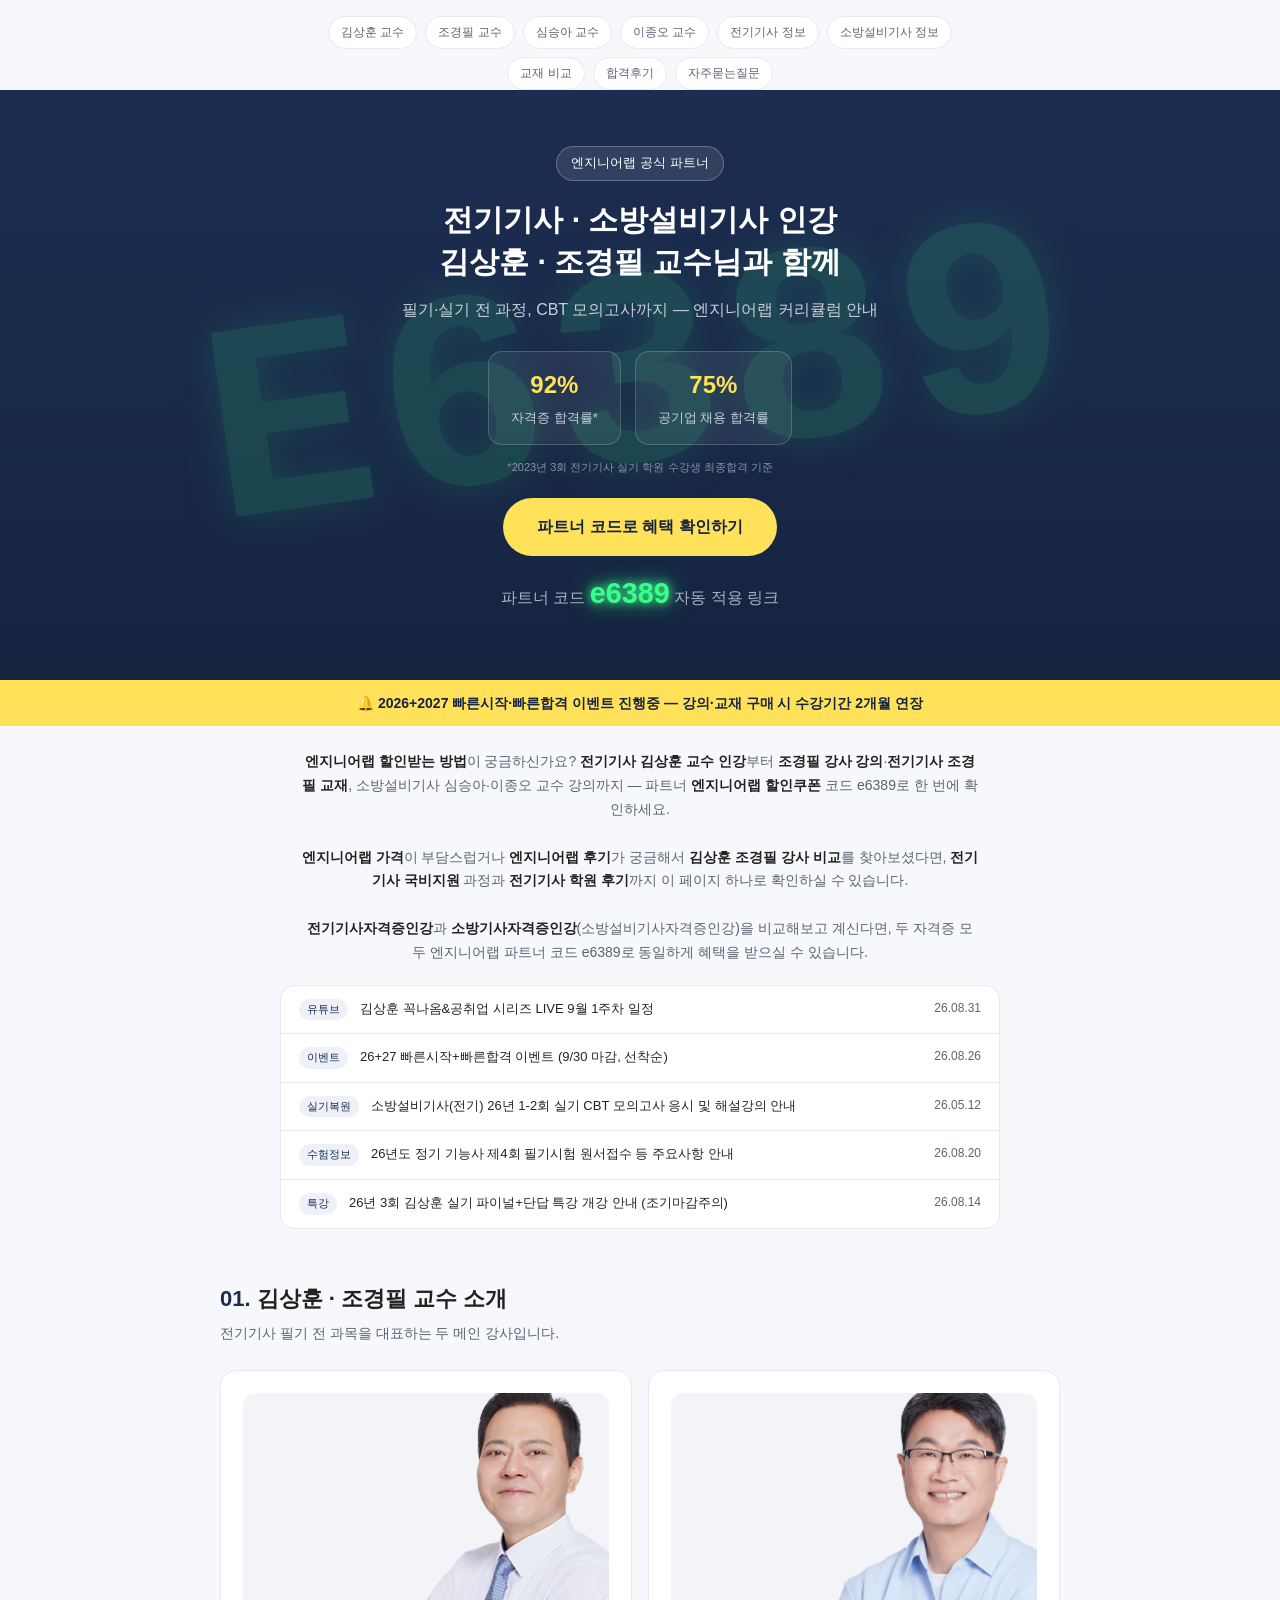
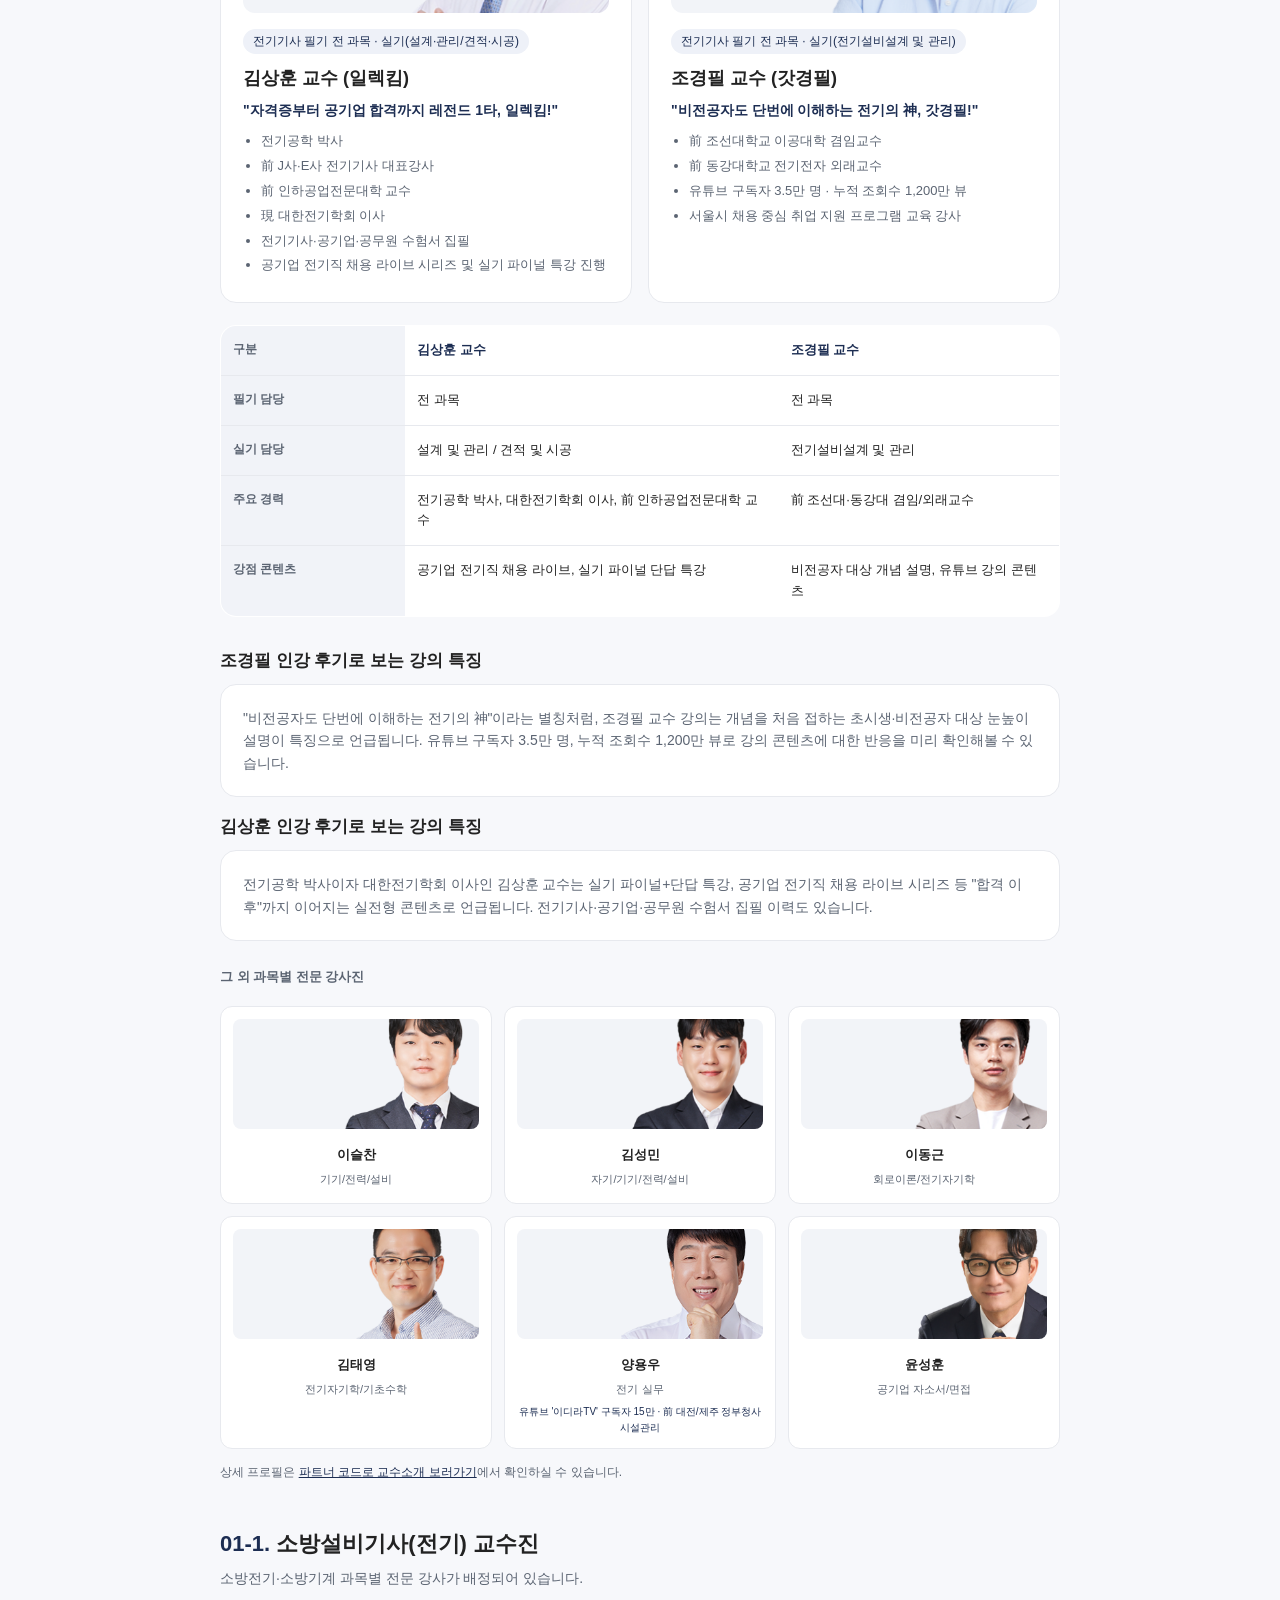
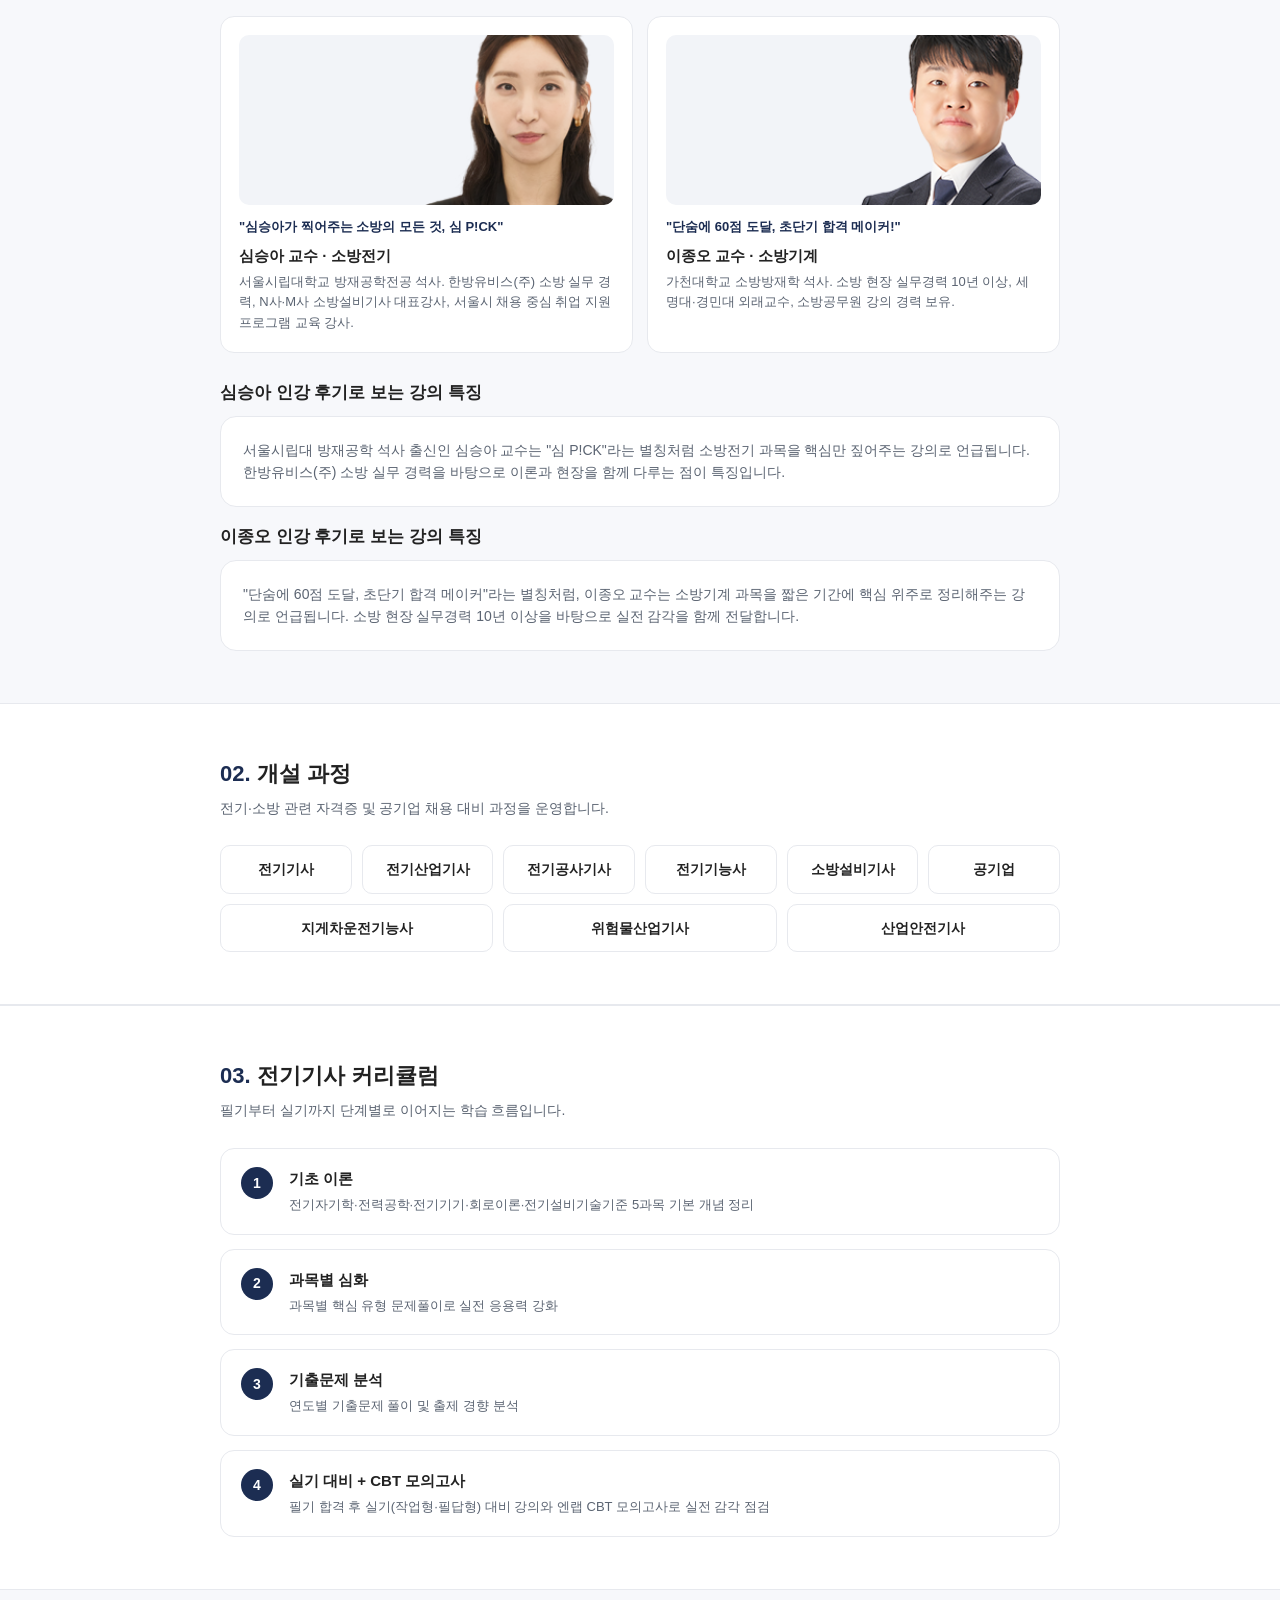
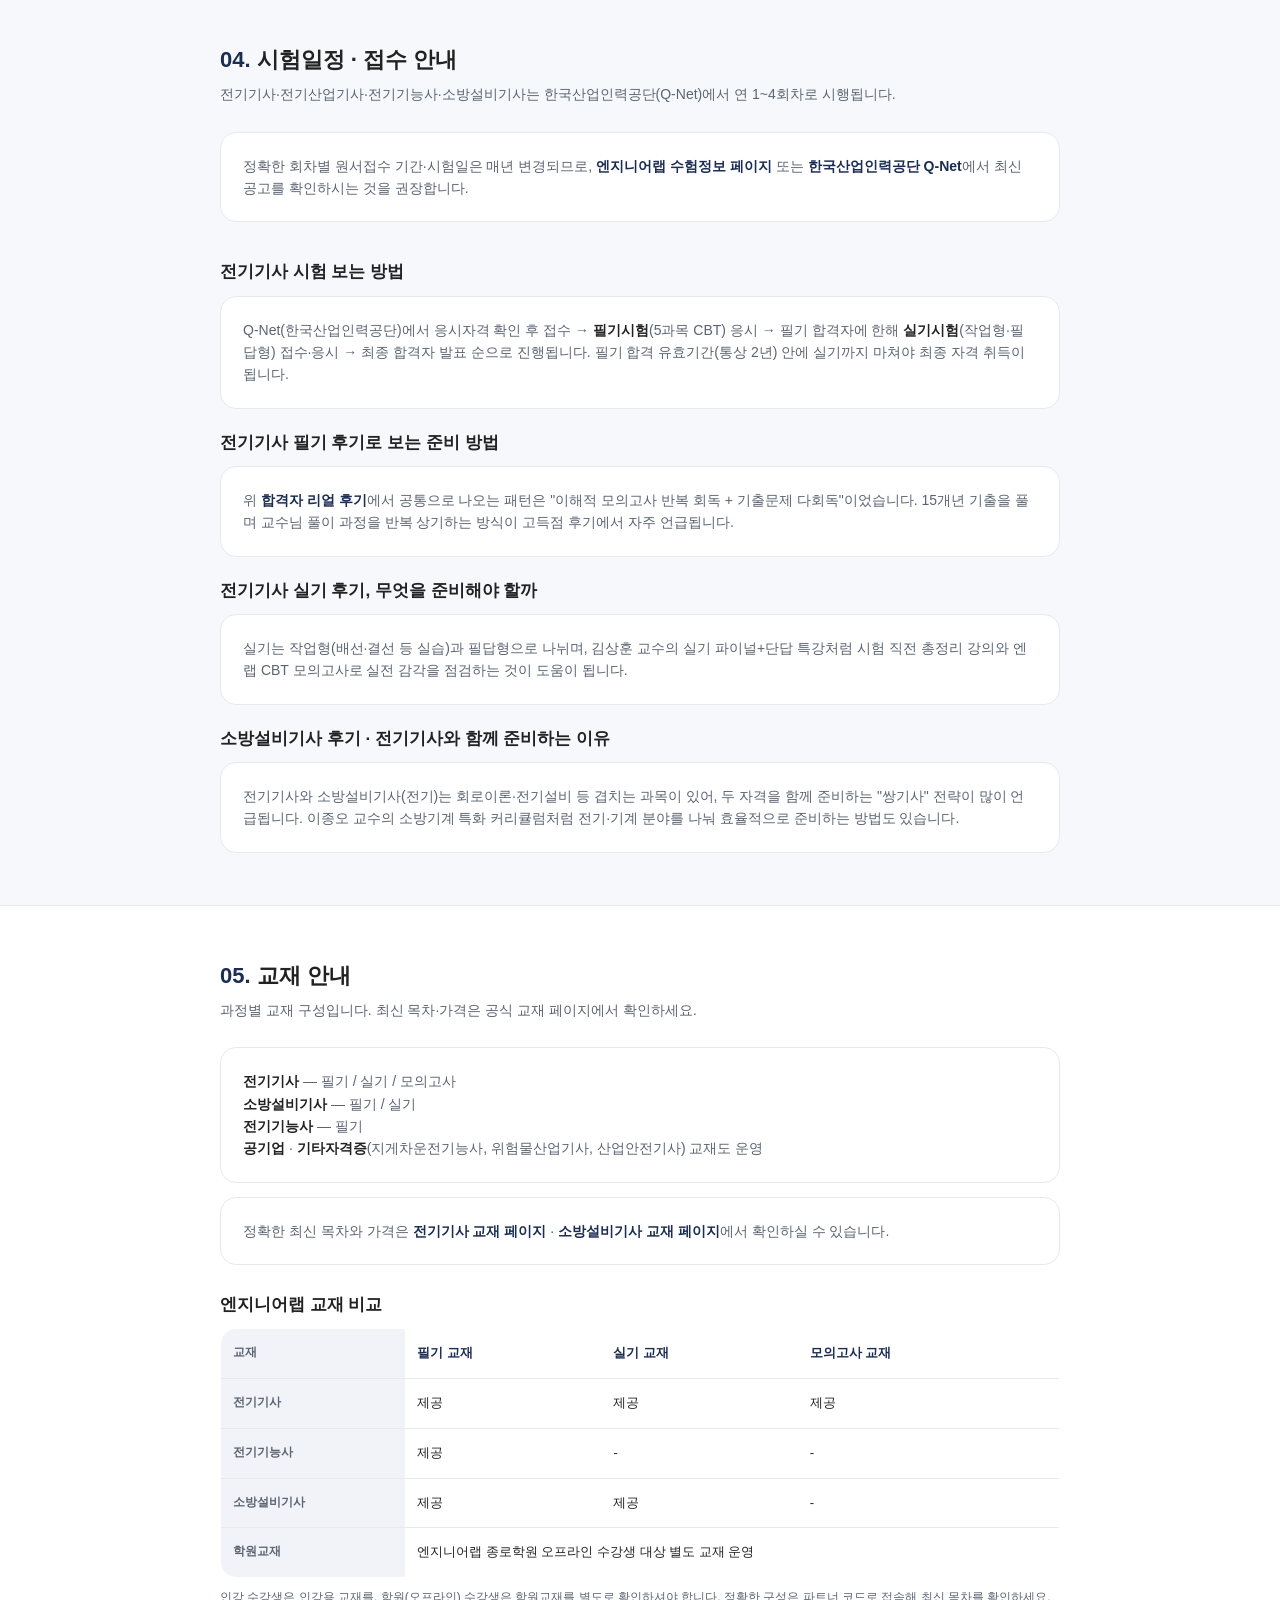
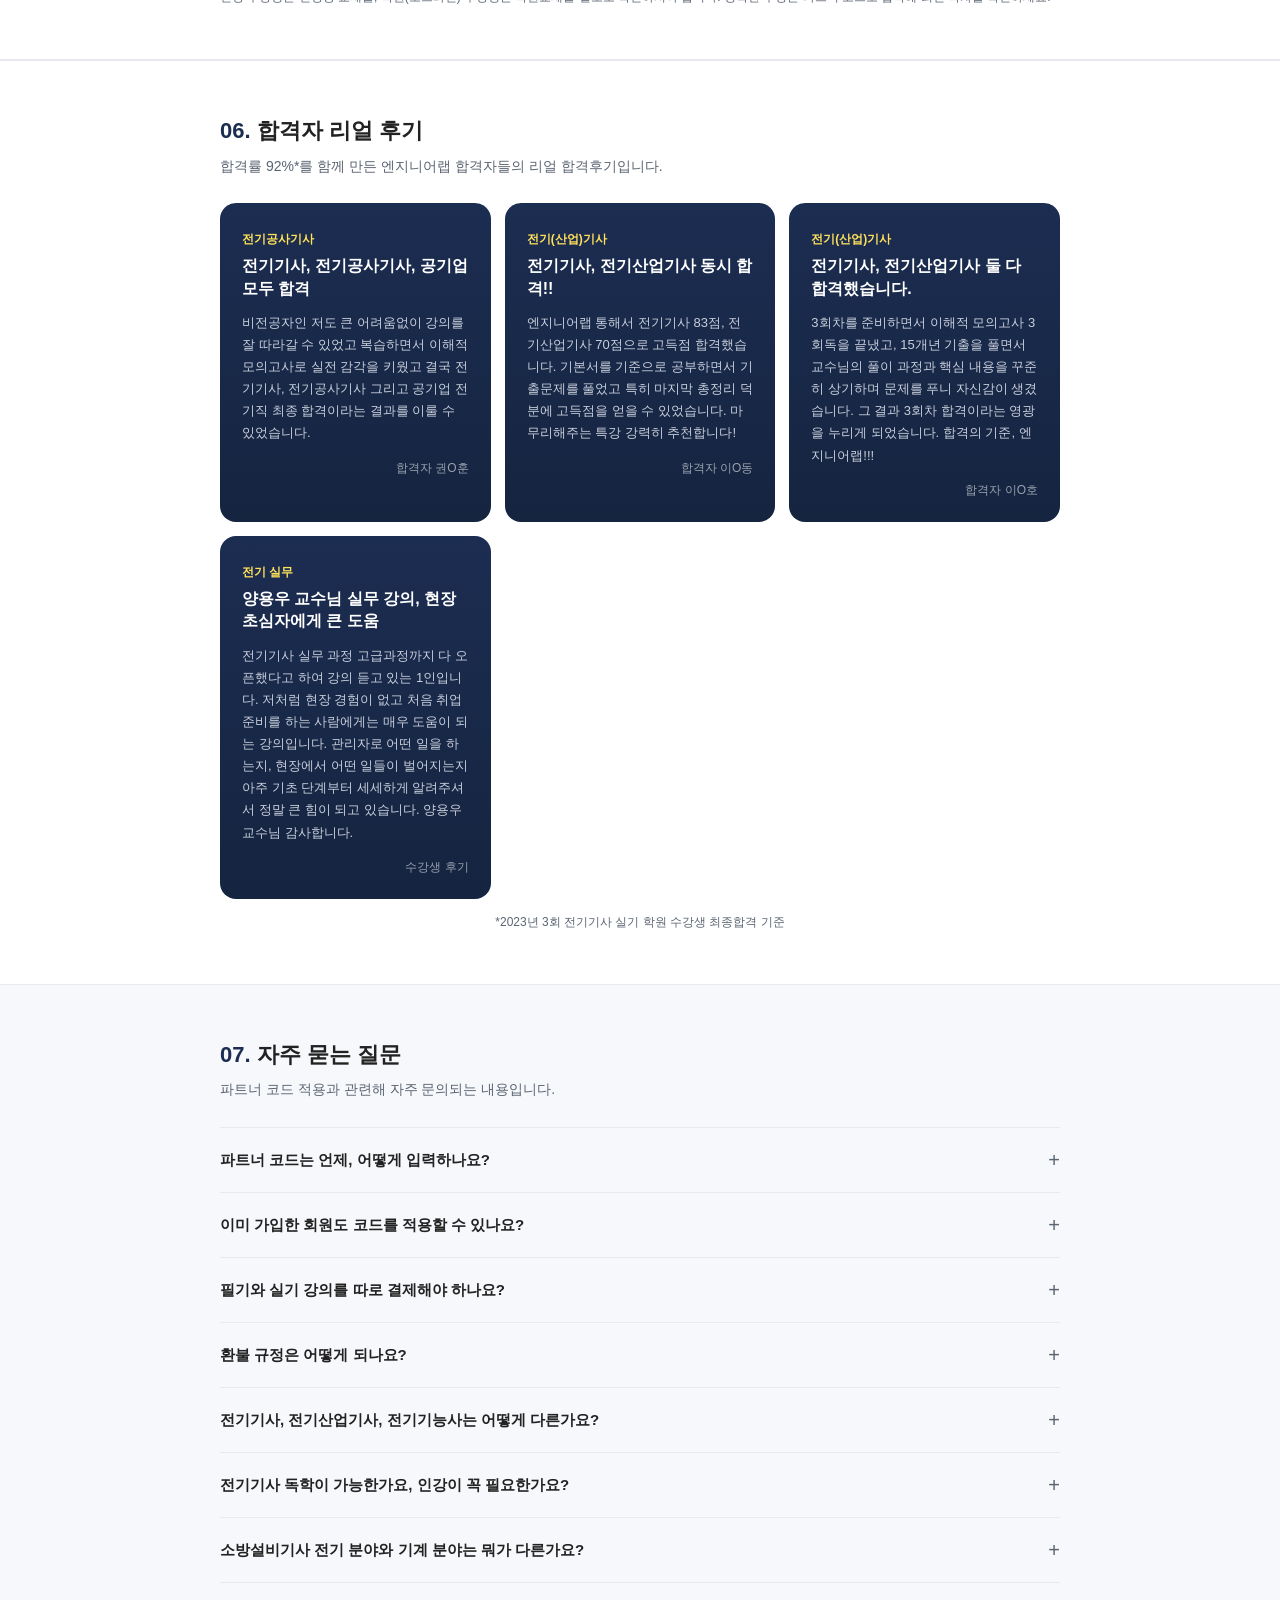
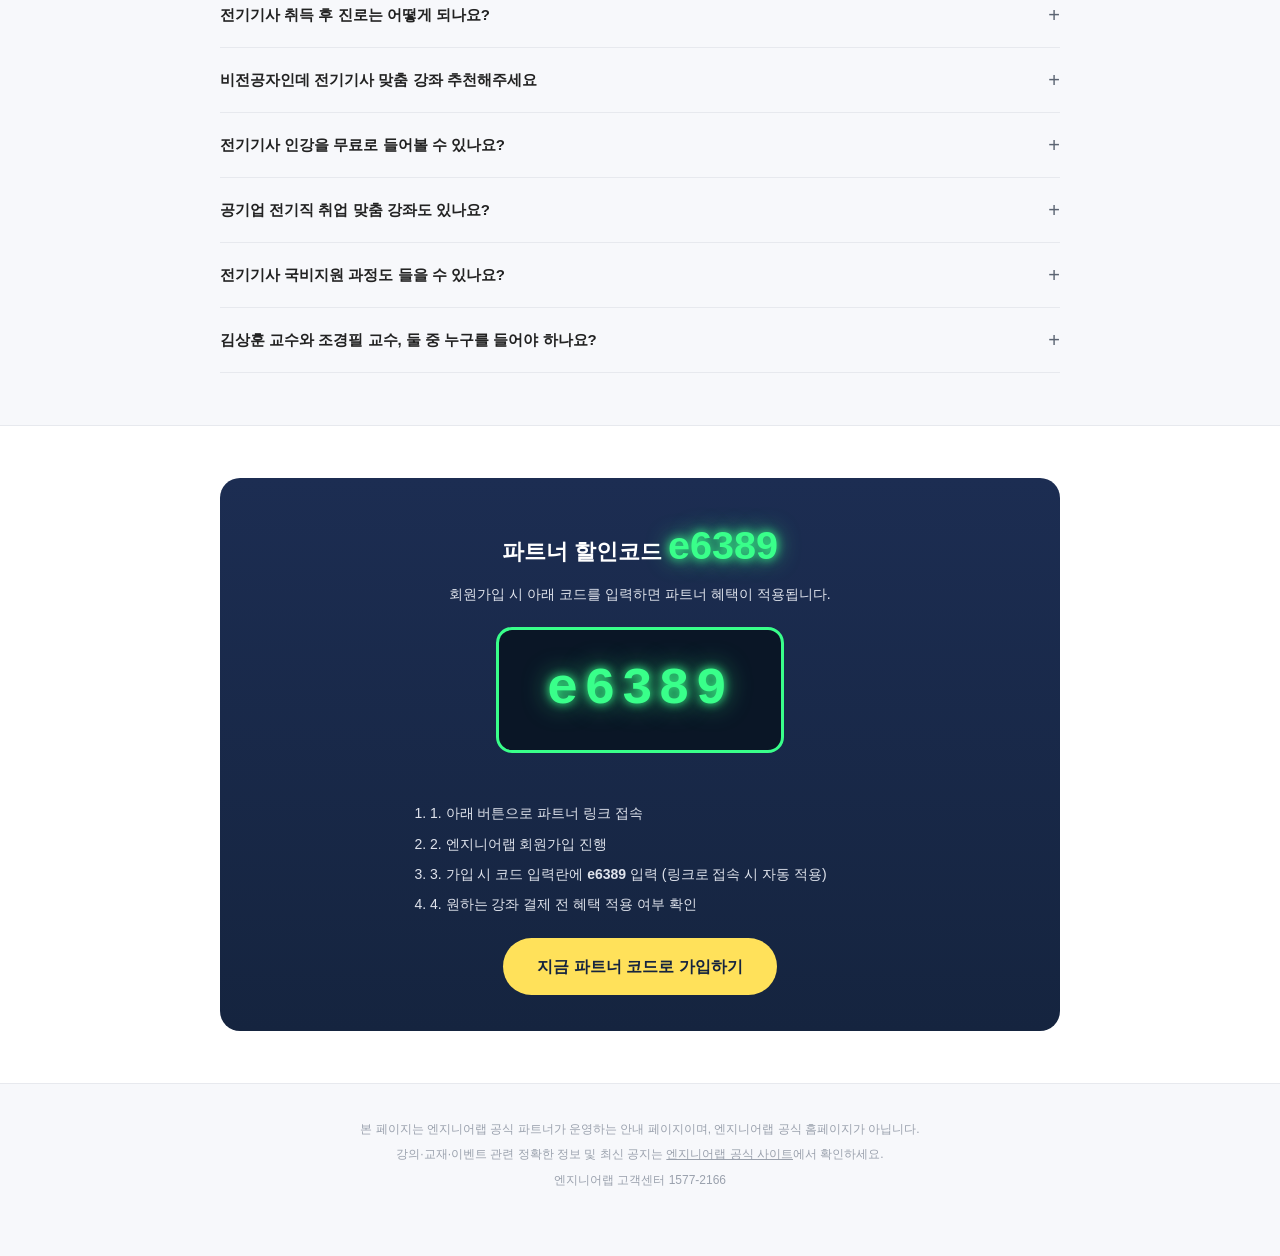
==== commit 5448975e: "Split site into 9 topic/instructor-focused pages for broader keyword coverage and multi-URL indexing" ====
--- a/index.html
+++ b/index.html
@@ -37,440 +37,21 @@
   ]
 }
 </script>
-<style>
-  :root{
-    --navy:#15243f;
-    --navy2:#1c2d52;
-    --yellow:#ffe15a;
-    --neon:#39ff8a;
-    --text:#222;
-    --sub:#5b6472;
-    --bg:#f7f8fb;
-    --card:#ffffff;
-    --line:#e7e9ee;
-  }
-  *{box-sizing:border-box;margin:0;padding:0;}
-  body{
-    font-family:"Pretendard","Noto Sans KR",-apple-system,sans-serif;
-    background:var(--bg);
-    color:var(--text);
-    line-height:1.6;
-  }
-  .wrap{max-width:880px;margin:0 auto;padding:0 20px;}
-
-  header.hero{
-    position:relative;
-    overflow:hidden;
-    background:linear-gradient(180deg, var(--navy2) 0%, var(--navy) 100%);
-    color:#fff;
-    padding:56px 0 64px;
-    text-align:center;
-  }
-  .hero-watermark{
-    position:absolute;
-    top:50%; left:50%;
-    transform:translate(-50%,-50%) rotate(-8deg);
-    font-family:monospace;
-    font-weight:900;
-    font-size:22vw;
-    line-height:1;
-    letter-spacing:0.02em;
-    color:var(--neon);
-    opacity:.14;
-    text-shadow:0 0 40px var(--neon);
-    white-space:nowrap;
-    pointer-events:none;
-    z-index:0;
-  }
-  header.hero .wrap{position:relative;z-index:1;}
-  .badge{
-    display:inline-block;
-    background:rgba(255,255,255,.1);
-    border:1px solid rgba(255,255,255,.25);
-    color:#fff;
-    font-size:13px;
-    padding:6px 14px;
-    border-radius:999px;
-    margin-bottom:18px;
-  }
-  header.hero h1{
-    font-size:30px;
-    font-weight:800;
-    line-height:1.4;
-    margin-bottom:14px;
-  }
-  header.hero p{
-    font-size:16px;
-    color:#c9cfdc;
-    margin-bottom:28px;
-  }
-  .stats{
-    display:flex;
-    justify-content:center;
-    gap:14px;
-    flex-wrap:wrap;
-    margin-bottom:30px;
-  }
-  .stat{
-    background:rgba(255,255,255,.06);
-    border:1px solid rgba(255,255,255,.18);
-    border-radius:14px;
-    padding:14px 22px;
-    min-width:130px;
-  }
-  .stat b{display:block;font-size:24px;color:var(--yellow);}
-  .stat span{font-size:13px;color:#c9cfdc;}
-
-  .cta-btn{
-    display:inline-block;
-    background:var(--yellow);
-    color:var(--navy);
-    font-weight:800;
-    font-size:16px;
-    padding:16px 34px;
-    border-radius:999px;
-    text-decoration:none;
-  }
-  .cta-sub{margin-top:14px;font-size:16px;color:#a9b1c2;}
-
-  section{padding:52px 0;}
-  section.alt{background:#fff;border-top:1px solid var(--line);border-bottom:1px solid var(--line);}
-
-  h2{font-size:22px;font-weight:800;margin-bottom:6px;}
-  h2 .num{color:var(--navy2);}
-  .lead{color:var(--sub);font-size:14px;margin-bottom:26px;}
-
-  .prof-grid{display:grid;grid-template-columns:1fr 1fr;gap:16px;}
-  .prof-card{
-    background:var(--card);
-    border:1px solid var(--line);
-    border-radius:16px;
-    padding:22px;
-  }
-  .prof-card h3{font-size:18px;font-weight:800;margin-bottom:6px;}
-  .prof-card .tag{
-    display:inline-block;
-    font-size:12px;
-    color:var(--navy2);
-    background:#eef1f8;
-    padding:3px 10px;
-    border-radius:999px;
-    margin-bottom:10px;
-  }
-  .prof-card p{font-size:14px;color:var(--sub);}
-  .prof-photo{
-    display:block;
-    width:100%;
-    height:220px;
-    object-fit:cover;
-    object-position:center center;
-    border-radius:12px;
-    margin-bottom:14px;
-    background:#f2f4f8;
-  }
-  .sub-prof-photo{
-    display:block;
-    width:100%;
-    height:170px;
-    object-fit:cover;
-    object-position:center center;
-    border-radius:10px;
-    margin-bottom:12px;
-    background:#f2f4f8;
-  }
-  .team-grid{display:grid;grid-template-columns:repeat(3,1fr);gap:12px;margin-top:18px;}
-  .team-card{
-    background:var(--card);
-    border:1px solid var(--line);
-    border-radius:12px;
-    padding:12px;
-    text-align:center;
-  }
-  .team-photo{
-    width:100%;
-    height:110px;
-    object-fit:cover;
-    object-position:center center;
-    border-radius:8px;
-    margin-bottom:8px;
-    background:#f2f4f8;
-  }
-  .team-card b{font-size:13px;display:block;}
-  .team-card span{font-size:11px;color:var(--sub);}
-  .team-card .extra{display:block;font-size:10px;color:var(--navy2);margin-top:3px;}
-  @media (max-width:560px){
-    .team-grid{grid-template-columns:repeat(2,1fr);}
-  }
-  .prof-card .quote{
-    font-size:14px;
-    font-weight:700;
-    color:var(--navy2);
-    margin-bottom:10px;
-    display:block;
-  }
-  .prof-card ul{margin:10px 0 0;padding-left:18px;font-size:13px;color:var(--sub);}
-  .prof-card ul li{margin-bottom:4px;}
-
-  .compare-table{
-    width:100%;
-    border-collapse:collapse;
-    background:var(--card);
-    border:1px solid var(--line);
-    border-radius:16px;
-    overflow:hidden;
-    font-size:13px;
-  }
-  .compare-table th, .compare-table td{
-    padding:14px 12px;
-    text-align:left;
-    border-bottom:1px solid var(--line);
-    vertical-align:top;
-  }
-  .compare-table th{
-    background:#f1f3f8;
-    font-size:12px;
-    color:var(--sub);
-    width:22%;
-  }
-  .compare-table td b{color:var(--navy2);}
-  .compare-table tr:last-child th, .compare-table tr:last-child td{border-bottom:none;}
-  .table-scroll{overflow-x:auto;}
-
-  .sub-prof-grid{display:grid;grid-template-columns:1fr 1fr;gap:14px;margin-top:18px;}
-  .sub-prof-card{
-    background:var(--card);
-    border:1px solid var(--line);
-    border-radius:14px;
-    padding:18px;
-  }
-  .sub-prof-card h4{font-size:15px;font-weight:800;margin-bottom:4px;}
-  .sub-prof-card .quote{font-size:13px;color:var(--navy2);font-weight:700;display:block;margin-bottom:6px;}
-  .sub-prof-card p{font-size:13px;color:var(--sub);}
-
-  @media (max-width:560px){
-    .sub-prof-grid{grid-template-columns:1fr;}
-  }
-
-  .course-list{
-    display:flex;
-    flex-wrap:wrap;
-    gap:10px;
-  }
-  .course-list a{
-    display:block;
-    background:var(--card);
-    border:1px solid var(--line);
-    border-radius:10px;
-    padding:12px 18px;
-    font-size:14px;
-    font-weight:600;
-    color:var(--text);
-    text-decoration:none;
-    flex:1 1 130px;
-    text-align:center;
-  }
-  .course-list a:hover{border-color:var(--navy2);color:var(--navy2);}
-
-  .book-note{
-    background:var(--card);
-    border:1px solid var(--line);
-    border-radius:16px;
-    padding:22px;
-    font-size:14px;
-    color:var(--sub);
-  }
-  .book-note a{color:var(--navy2);font-weight:700;text-decoration:none;}
-
-  .discount-box{
-    background:linear-gradient(180deg, var(--navy2) 0%, var(--navy) 100%);
-    color:#fff;
-    border-radius:20px;
-    padding:36px 28px;
-    text-align:center;
-  }
-  .discount-box h2{color:#fff;}
-  .code{
-    position:relative;
-    display:inline-block;
-    overflow:hidden;
-    font-family:monospace;
-    font-size:52px;
-    font-weight:900;
-    letter-spacing:6px;
-    background:#0a1626;
-    border:3px solid var(--neon);
-    color:var(--neon);
-    padding:18px 48px;
-    border-radius:16px;
-    margin:22px 0;
-    text-shadow:0 0 10px var(--neon), 0 0 26px rgba(57,255,138,.7);
-    animation:neonPulse 1.8s ease-in-out infinite;
-  }
-  @media (max-width:560px){
-    .code{font-size:34px;padding:14px 26px;letter-spacing:4px;}
-  }
-  .code::after{
-    content:"";
-    position:absolute;
-    top:0; left:-60%;
-    width:40%; height:100%;
-    background:linear-gradient(120deg, transparent, rgba(255,255,255,.75), transparent);
-    transform:skewX(-20deg);
-    animation:codeShine 2.6s ease-in-out infinite;
-  }
-  @keyframes neonPulse{
-    0%,100%{box-shadow:0 0 8px var(--neon), 0 0 18px rgba(57,255,138,.5);}
-    50%{box-shadow:0 0 18px var(--neon), 0 0 40px rgba(57,255,138,.85);}
-  }
-  @keyframes codeShine{
-    0%{left:-60%;}
-    45%{left:130%;}
-    100%{left:130%;}
-  }
-  .neon-badge{
-    display:inline-block;
-    font-size:1.8em;
-    font-weight:900;
-    color:var(--neon) !important;
-    text-shadow:0 0 10px var(--neon), 0 0 22px rgba(57,255,138,.8);
-    animation:neonPulse 1.8s ease-in-out infinite;
-  }
-  .steps{
-    text-align:left;
-    max-width:420px;
-    margin:20px auto 0;
-    font-size:14px;
-    color:#dfe3ec;
-  }
-  .steps li{margin-bottom:8px;}
-
-  footer{
-    padding:36px 0 60px;
-    text-align:center;
-    font-size:12px;
-    color:#9aa1ad;
-  }
-  footer p{margin-bottom:6px;}
-
-  .curri{
-    counter-reset:step;
-    display:flex;
-    flex-direction:column;
-    gap:14px;
-  }
-  .curri-step{
-    display:flex;
-    gap:16px;
-    background:var(--card);
-    border:1px solid var(--line);
-    border-radius:14px;
-    padding:18px 20px;
-    align-items:flex-start;
-  }
-  .curri-step .n{
-    counter-increment:step;
-    flex-shrink:0;
-    width:32px;height:32px;
-    border-radius:50%;
-    background:var(--navy2);
-    color:#fff;
-    font-weight:800;
-    font-size:14px;
-    display:flex;align-items:center;justify-content:center;
-  }
-  .curri-step .n::before{content:counter(step);}
-  .curri-step h4{font-size:15px;font-weight:800;margin-bottom:4px;}
-  .curri-step p{font-size:13px;color:var(--sub);}
-
-  .exam-box{
-    background:var(--card);
-    border:1px solid var(--line);
-    border-radius:16px;
-    padding:22px;
-    font-size:14px;
-    color:var(--sub);
-  }
-  .exam-box a{color:var(--navy2);font-weight:700;text-decoration:none;}
-
-  .faq{border-top:1px solid var(--line);}
-  .faq details{
-    border-bottom:1px solid var(--line);
-    padding:16px 0;
-  }
-  .faq summary{
-    cursor:pointer;
-    font-weight:700;
-    font-size:15px;
-    list-style:none;
-    display:flex;
-    justify-content:space-between;
-    align-items:center;
-  }
-  .faq summary::-webkit-details-marker{display:none;}
-  .faq summary::after{content:"+";font-size:20px;color:var(--sub);font-weight:400;}
-  .faq details[open] summary::after{content:"–";}
-  .faq p{font-size:14px;color:var(--sub);margin-top:10px;line-height:1.7;}
-
-  .review-grid{display:grid;grid-template-columns:repeat(3,1fr);gap:14px;}
-  .review-card{
-    background:linear-gradient(180deg, var(--navy2) 0%, var(--navy) 100%);
-    color:#fff;
-    border-radius:16px;
-    padding:22px;
-  }
-  .review-card .cat{
-    display:inline-block;
-    font-size:12px;
-    font-weight:700;
-    color:var(--yellow);
-    margin-bottom:6px;
-  }
-  .review-card h4{font-size:16px;font-weight:800;margin-bottom:12px;line-height:1.4;}
-  .review-card p{font-size:13px;color:#c9cfdc;line-height:1.7;margin-bottom:14px;}
-  .review-card .who{font-size:12px;color:#9aa1ad;text-align:right;}
-  .review-note{font-size:12px;color:var(--sub);margin-top:14px;text-align:center;}
-
-  .notice-list{
-    max-width:720px;
-    margin:20px auto 0;
-    background:var(--card);
-    border:1px solid var(--line);
-    border-radius:14px;
-    overflow:hidden;
-  }
-  .notice-list a{
-    display:flex;
-    justify-content:space-between;
-    gap:12px;
-    padding:13px 18px;
-    text-decoration:none;
-    color:var(--text);
-    font-size:13px;
-    border-bottom:1px solid var(--line);
-  }
-  .notice-list a:last-child{border-bottom:none;}
-  .notice-list .tag{
-    flex-shrink:0;
-    font-size:11px;
-    color:var(--navy2);
-    background:#eef1f8;
-    padding:2px 8px;
-    border-radius:999px;
-    align-self:flex-start;
-  }
-  .notice-list .ttl{flex:1;}
-  .notice-list .date{flex-shrink:0;color:var(--sub);font-size:12px;}
-  @media (max-width:760px){
-    .review-grid{grid-template-columns:1fr;}
-  }
-
-  @media (max-width:560px){
-    header.hero h1{font-size:24px;}
-    .prof-grid{grid-template-columns:1fr;}
-  }
-</style>
+<link rel="stylesheet" href="style.css">
 </head>
 <body>
+
+<nav class="site-nav">
+  <a href="kim-sanghoon.html">김상훈 교수</a>
+  <a href="jo-kyungpil.html">조경필 교수</a>
+  <a href="sim-seungah.html">심승아 교수</a>
+  <a href="lee-jongoh.html">이종오 교수</a>
+  <a href="electric.html">전기기사 정보</a>
+  <a href="fire-safety.html">소방설비기사 정보</a>
+  <a href="textbook.html">교재 비교</a>
+  <a href="reviews.html">합격후기</a>
+  <a href="faq.html">자주묻는질문</a>
+</nav>
 
 <header class="hero">
   <div class="hero-watermark">E6389</div>
--- a/style.css
+++ b/style.css
@@ -0,0 +1,473 @@
+:root{
+    --navy:#15243f;
+    --navy2:#1c2d52;
+    --yellow:#ffe15a;
+    --neon:#39ff8a;
+    --text:#222;
+    --sub:#5b6472;
+    --bg:#f7f8fb;
+    --card:#ffffff;
+    --line:#e7e9ee;
+  }
+  *{box-sizing:border-box;margin:0;padding:0;}
+  body{
+    font-family:"Pretendard","Noto Sans KR",-apple-system,sans-serif;
+    background:var(--bg);
+    color:var(--text);
+    line-height:1.6;
+  }
+  .wrap{max-width:880px;margin:0 auto;padding:0 20px;}
+
+  header.hero{
+    position:relative;
+    overflow:hidden;
+    background:linear-gradient(180deg, var(--navy2) 0%, var(--navy) 100%);
+    color:#fff;
+    padding:56px 0 64px;
+    text-align:center;
+  }
+  header.hero.compact{padding:40px 0 46px;}
+  .hero-watermark{
+    position:absolute;
+    top:50%; left:50%;
+    transform:translate(-50%,-50%) rotate(-8deg);
+    font-family:monospace;
+    font-weight:900;
+    font-size:22vw;
+    line-height:1;
+    letter-spacing:0.02em;
+    color:var(--neon);
+    opacity:.14;
+    text-shadow:0 0 40px var(--neon);
+    white-space:nowrap;
+    pointer-events:none;
+    z-index:0;
+  }
+  header.hero .wrap{position:relative;z-index:1;}
+  .badge{
+    display:inline-block;
+    background:rgba(255,255,255,.1);
+    border:1px solid rgba(255,255,255,.25);
+    color:#fff;
+    font-size:13px;
+    padding:6px 14px;
+    border-radius:999px;
+    margin-bottom:18px;
+  }
+  header.hero h1{
+    font-size:30px;
+    font-weight:800;
+    line-height:1.4;
+    margin-bottom:14px;
+  }
+  header.hero.compact h1{font-size:24px;}
+  header.hero p{
+    font-size:16px;
+    color:#c9cfdc;
+    margin-bottom:28px;
+  }
+  .stats{
+    display:flex;
+    justify-content:center;
+    gap:14px;
+    flex-wrap:wrap;
+    margin-bottom:30px;
+  }
+  .stat{
+    background:rgba(255,255,255,.06);
+    border:1px solid rgba(255,255,255,.18);
+    border-radius:14px;
+    padding:14px 22px;
+    min-width:130px;
+  }
+  .stat b{display:block;font-size:24px;color:var(--yellow);}
+  .stat span{font-size:13px;color:#c9cfdc;}
+
+  .cta-btn{
+    display:inline-block;
+    background:var(--yellow);
+    color:var(--navy);
+    font-weight:800;
+    font-size:16px;
+    padding:16px 34px;
+    border-radius:999px;
+    text-decoration:none;
+  }
+  .cta-sub{margin-top:14px;font-size:16px;color:#a9b1c2;}
+
+  section{padding:52px 0;}
+  section.alt{background:#fff;border-top:1px solid var(--line);border-bottom:1px solid var(--line);}
+
+  h2{font-size:22px;font-weight:800;margin-bottom:6px;}
+  h2 .num{color:var(--navy2);}
+  .lead{color:var(--sub);font-size:14px;margin-bottom:26px;}
+
+  .prof-grid{display:grid;grid-template-columns:1fr 1fr;gap:16px;}
+  .prof-card{
+    background:var(--card);
+    border:1px solid var(--line);
+    border-radius:16px;
+    padding:22px;
+  }
+  .prof-card h3{font-size:18px;font-weight:800;margin-bottom:6px;}
+  .prof-card .tag{
+    display:inline-block;
+    font-size:12px;
+    color:var(--navy2);
+    background:#eef1f8;
+    padding:3px 10px;
+    border-radius:999px;
+    margin-bottom:10px;
+  }
+  .prof-card p{font-size:14px;color:var(--sub);}
+  .prof-photo{
+    display:block;
+    width:100%;
+    height:220px;
+    object-fit:cover;
+    object-position:center center;
+    border-radius:12px;
+    margin-bottom:14px;
+    background:#f2f4f8;
+  }
+  .prof-photo.big{height:300px;}
+  .sub-prof-photo{
+    display:block;
+    width:100%;
+    height:170px;
+    object-fit:cover;
+    object-position:center center;
+    border-radius:10px;
+    margin-bottom:12px;
+    background:#f2f4f8;
+  }
+  .team-grid{display:grid;grid-template-columns:repeat(3,1fr);gap:12px;margin-top:18px;}
+  .team-card{
+    background:var(--card);
+    border:1px solid var(--line);
+    border-radius:12px;
+    padding:12px;
+    text-align:center;
+  }
+  .team-photo{
+    width:100%;
+    height:110px;
+    object-fit:cover;
+    object-position:center center;
+    border-radius:8px;
+    margin-bottom:8px;
+    background:#f2f4f8;
+  }
+  .team-card b{font-size:13px;display:block;}
+  .team-card span{font-size:11px;color:var(--sub);}
+  .team-card .extra{display:block;font-size:10px;color:var(--navy2);margin-top:3px;}
+  @media (max-width:560px){
+    .team-grid{grid-template-columns:repeat(2,1fr);}
+  }
+  .prof-card .quote{
+    font-size:14px;
+    font-weight:700;
+    color:var(--navy2);
+    margin-bottom:10px;
+    display:block;
+  }
+  .prof-card ul{margin:10px 0 0;padding-left:18px;font-size:13px;color:var(--sub);}
+  .prof-card ul li{margin-bottom:4px;}
+
+  .compare-table{
+    width:100%;
+    border-collapse:collapse;
+    background:var(--card);
+    border:1px solid var(--line);
+    border-radius:16px;
+    overflow:hidden;
+    font-size:13px;
+  }
+  .compare-table th, .compare-table td{
+    padding:14px 12px;
+    text-align:left;
+    border-bottom:1px solid var(--line);
+    vertical-align:top;
+  }
+  .compare-table th{
+    background:#f1f3f8;
+    font-size:12px;
+    color:var(--sub);
+    width:22%;
+  }
+  .compare-table td b{color:var(--navy2);}
+  .compare-table tr:last-child th, .compare-table tr:last-child td{border-bottom:none;}
+  .table-scroll{overflow-x:auto;}
+
+  .sub-prof-grid{display:grid;grid-template-columns:1fr 1fr;gap:14px;margin-top:18px;}
+  .sub-prof-card{
+    background:var(--card);
+    border:1px solid var(--line);
+    border-radius:14px;
+    padding:18px;
+  }
+  .sub-prof-card h4{font-size:15px;font-weight:800;margin-bottom:4px;}
+  .sub-prof-card .quote{font-size:13px;color:var(--navy2);font-weight:700;display:block;margin-bottom:6px;}
+  .sub-prof-card p{font-size:13px;color:var(--sub);}
+
+  @media (max-width:560px){
+    .sub-prof-grid{grid-template-columns:1fr;}
+  }
+
+  .course-list{
+    display:flex;
+    flex-wrap:wrap;
+    gap:10px;
+  }
+  .course-list a{
+    display:block;
+    background:var(--card);
+    border:1px solid var(--line);
+    border-radius:10px;
+    padding:12px 18px;
+    font-size:14px;
+    font-weight:600;
+    color:var(--text);
+    text-decoration:none;
+    flex:1 1 130px;
+    text-align:center;
+  }
+  .course-list a:hover{border-color:var(--navy2);color:var(--navy2);}
+
+  .book-note{
+    background:var(--card);
+    border:1px solid var(--line);
+    border-radius:16px;
+    padding:22px;
+    font-size:14px;
+    color:var(--sub);
+  }
+  .book-note a{color:var(--navy2);font-weight:700;text-decoration:none;}
+
+  .discount-box{
+    background:linear-gradient(180deg, var(--navy2) 0%, var(--navy) 100%);
+    color:#fff;
+    border-radius:20px;
+    padding:36px 28px;
+    text-align:center;
+  }
+  .discount-box h2{color:#fff;}
+  .code{
+    position:relative;
+    display:inline-block;
+    overflow:hidden;
+    font-family:monospace;
+    font-size:52px;
+    font-weight:900;
+    letter-spacing:6px;
+    background:#0a1626;
+    border:3px solid var(--neon);
+    color:var(--neon);
+    padding:18px 48px;
+    border-radius:16px;
+    margin:22px 0;
+    text-shadow:0 0 10px var(--neon), 0 0 26px rgba(57,255,138,.7);
+    animation:neonPulse 1.8s ease-in-out infinite;
+  }
+  @media (max-width:560px){
+    .code{font-size:34px;padding:14px 26px;letter-spacing:4px;}
+  }
+  .code::after{
+    content:"";
+    position:absolute;
+    top:0; left:-60%;
+    width:40%; height:100%;
+    background:linear-gradient(120deg, transparent, rgba(255,255,255,.75), transparent);
+    transform:skewX(-20deg);
+    animation:codeShine 2.6s ease-in-out infinite;
+  }
+  @keyframes neonPulse{
+    0%,100%{box-shadow:0 0 8px var(--neon), 0 0 18px rgba(57,255,138,.5);}
+    50%{box-shadow:0 0 18px var(--neon), 0 0 40px rgba(57,255,138,.85);}
+  }
+  @keyframes codeShine{
+    0%{left:-60%;}
+    45%{left:130%;}
+    100%{left:130%;}
+  }
+  .neon-badge{
+    display:inline-block;
+    font-size:1.8em;
+    font-weight:900;
+    color:var(--neon) !important;
+    text-shadow:0 0 10px var(--neon), 0 0 22px rgba(57,255,138,.8);
+    animation:neonPulse 1.8s ease-in-out infinite;
+  }
+  .steps{
+    text-align:left;
+    max-width:420px;
+    margin:20px auto 0;
+    font-size:14px;
+    color:#dfe3ec;
+  }
+  .steps li{margin-bottom:8px;}
+
+  footer{
+    padding:36px 0 60px;
+    text-align:center;
+    font-size:12px;
+    color:#9aa1ad;
+  }
+  footer p{margin-bottom:6px;}
+
+  .curri{
+    counter-reset:step;
+    display:flex;
+    flex-direction:column;
+    gap:14px;
+  }
+  .curri-step{
+    display:flex;
+    gap:16px;
+    background:var(--card);
+    border:1px solid var(--line);
+    border-radius:14px;
+    padding:18px 20px;
+    align-items:flex-start;
+  }
+  .curri-step .n{
+    counter-increment:step;
+    flex-shrink:0;
+    width:32px;height:32px;
+    border-radius:50%;
+    background:var(--navy2);
+    color:#fff;
+    font-weight:800;
+    font-size:14px;
+    display:flex;align-items:center;justify-content:center;
+  }
+  .curri-step .n::before{content:counter(step);}
+  .curri-step h4{font-size:15px;font-weight:800;margin-bottom:4px;}
+  .curri-step p{font-size:13px;color:var(--sub);}
+
+  .exam-box{
+    background:var(--card);
+    border:1px solid var(--line);
+    border-radius:16px;
+    padding:22px;
+    font-size:14px;
+    color:var(--sub);
+  }
+  .exam-box a{color:var(--navy2);font-weight:700;text-decoration:none;}
+
+  .faq{border-top:1px solid var(--line);}
+  .faq details{
+    border-bottom:1px solid var(--line);
+    padding:16px 0;
+  }
+  .faq summary{
+    cursor:pointer;
+    font-weight:700;
+    font-size:15px;
+    list-style:none;
+    display:flex;
+    justify-content:space-between;
+    align-items:center;
+  }
+  .faq summary::-webkit-details-marker{display:none;}
+  .faq summary::after{content:"+";font-size:20px;color:var(--sub);font-weight:400;}
+  .faq details[open] summary::after{content:"–";}
+  .faq p{font-size:14px;color:var(--sub);margin-top:10px;line-height:1.7;}
+
+  .review-grid{display:grid;grid-template-columns:repeat(3,1fr);gap:14px;}
+  .review-card{
+    background:linear-gradient(180deg, var(--navy2) 0%, var(--navy) 100%);
+    color:#fff;
+    border-radius:16px;
+    padding:22px;
+  }
+  .review-card .cat{
+    display:inline-block;
+    font-size:12px;
+    font-weight:700;
+    color:var(--yellow);
+    margin-bottom:6px;
+  }
+  .review-card h4{font-size:16px;font-weight:800;margin-bottom:12px;line-height:1.4;}
+  .review-card p{font-size:13px;color:#c9cfdc;line-height:1.7;margin-bottom:14px;}
+  .review-card .who{font-size:12px;color:#9aa1ad;text-align:right;}
+  .review-note{font-size:12px;color:var(--sub);margin-top:14px;text-align:center;}
+
+  .notice-list{
+    max-width:720px;
+    margin:20px auto 0;
+    background:var(--card);
+    border:1px solid var(--line);
+    border-radius:14px;
+    overflow:hidden;
+  }
+  .notice-list a{
+    display:flex;
+    justify-content:space-between;
+    gap:12px;
+    padding:13px 18px;
+    text-decoration:none;
+    color:var(--text);
+    font-size:13px;
+    border-bottom:1px solid var(--line);
+  }
+  .notice-list a:last-child{border-bottom:none;}
+  .notice-list .tag{
+    flex-shrink:0;
+    font-size:11px;
+    color:var(--navy2);
+    background:#eef1f8;
+    padding:2px 8px;
+    border-radius:999px;
+    align-self:flex-start;
+  }
+  .notice-list .ttl{flex:1;}
+  .notice-list .date{flex-shrink:0;color:var(--sub);font-size:12px;}
+  @media (max-width:760px){
+    .review-grid{grid-template-columns:1fr;}
+  }
+
+  @media (max-width:560px){
+    header.hero h1{font-size:24px;}
+    .prof-grid{grid-template-columns:1fr;}
+  }
+
+  .site-nav{
+    max-width:720px;
+    margin:0 auto;
+    display:flex;
+    flex-wrap:wrap;
+    gap:8px;
+    justify-content:center;
+    padding:16px 20px 0;
+  }
+  .site-nav a{
+    font-size:12px;
+    color:var(--sub);
+    background:var(--card);
+    border:1px solid var(--line);
+    padding:6px 12px;
+    border-radius:999px;
+    text-decoration:none;
+  }
+  .site-nav a:hover{color:var(--navy2);border-color:var(--navy2);}
+  .related-pages{
+    display:flex;
+    flex-wrap:wrap;
+    gap:10px;
+    margin-top:16px;
+  }
+  .related-pages a{
+    display:block;
+    background:var(--card);
+    border:1px solid var(--line);
+    border-radius:10px;
+    padding:12px 16px;
+    font-size:13px;
+    font-weight:600;
+    color:var(--navy2);
+    text-decoration:none;
+    flex:1 1 160px;
+    text-align:center;
+  }
+  .related-pages a:hover{border-color:var(--navy2);}
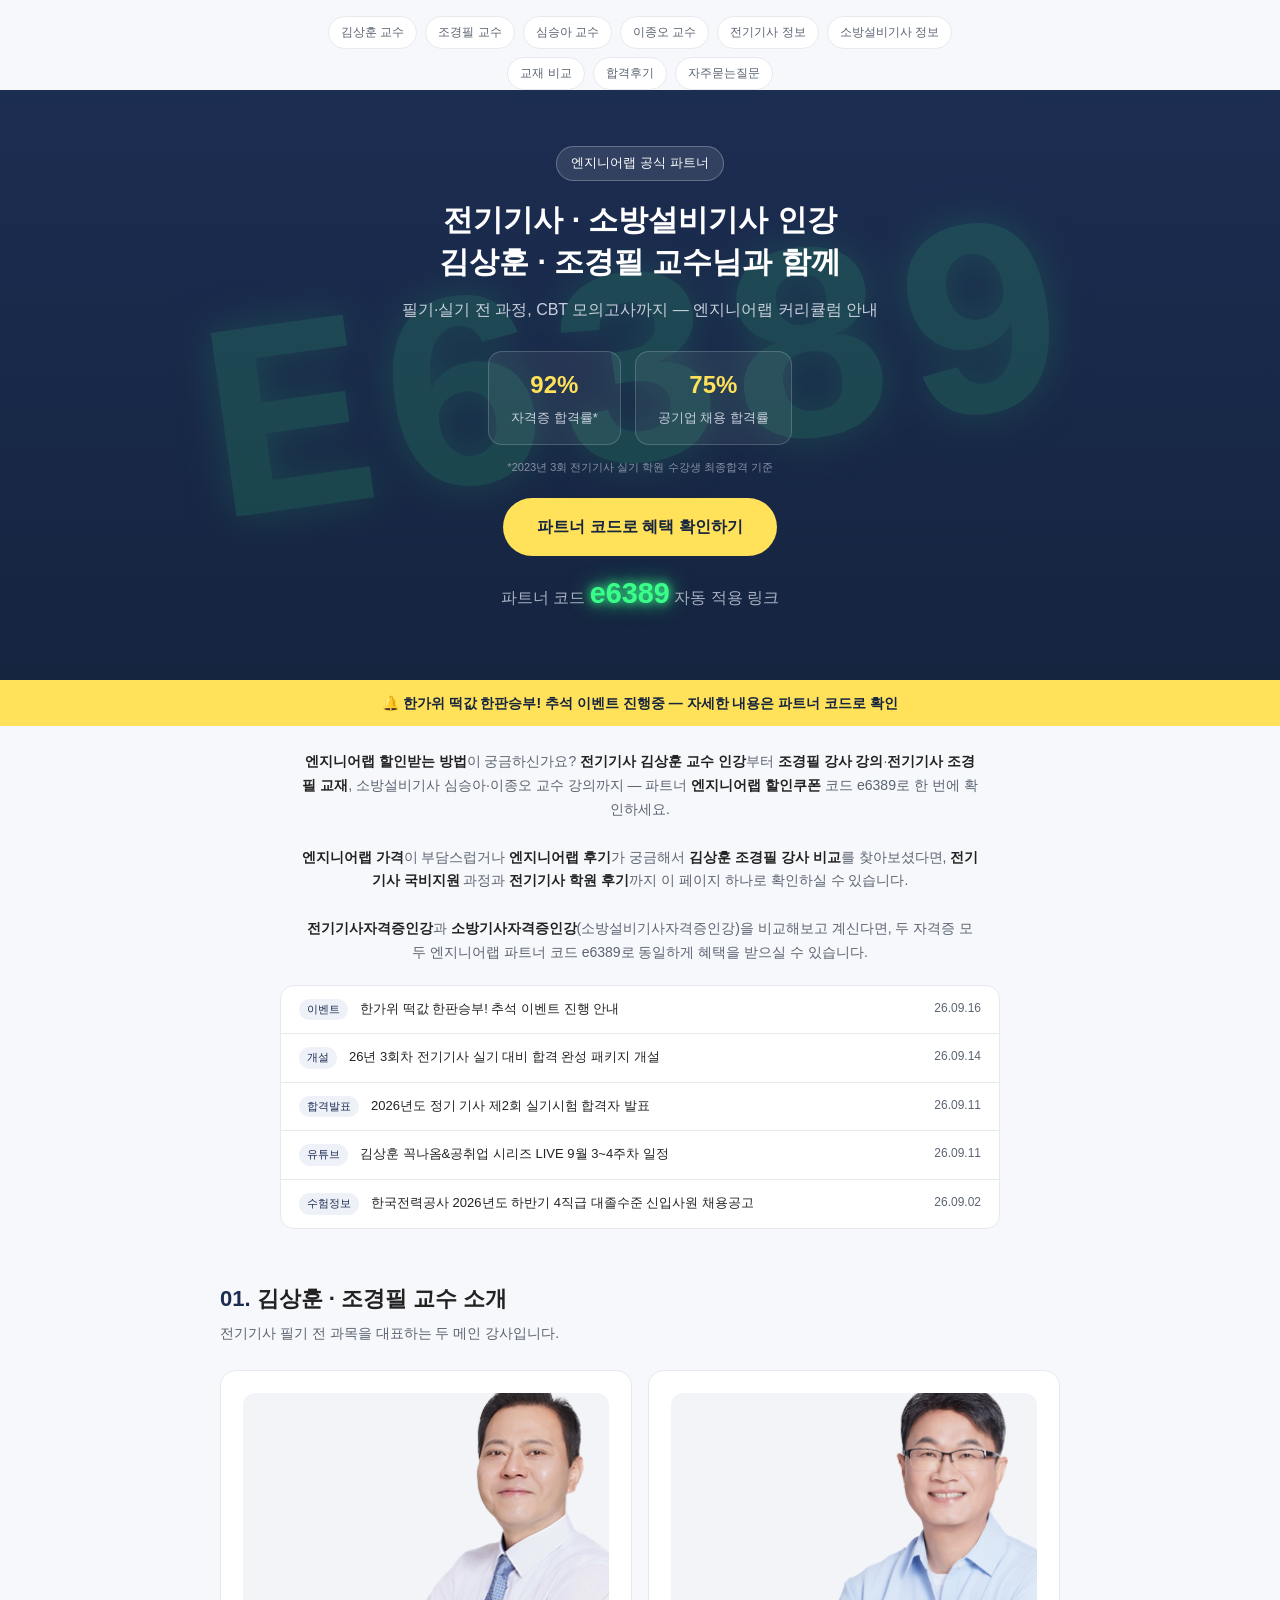
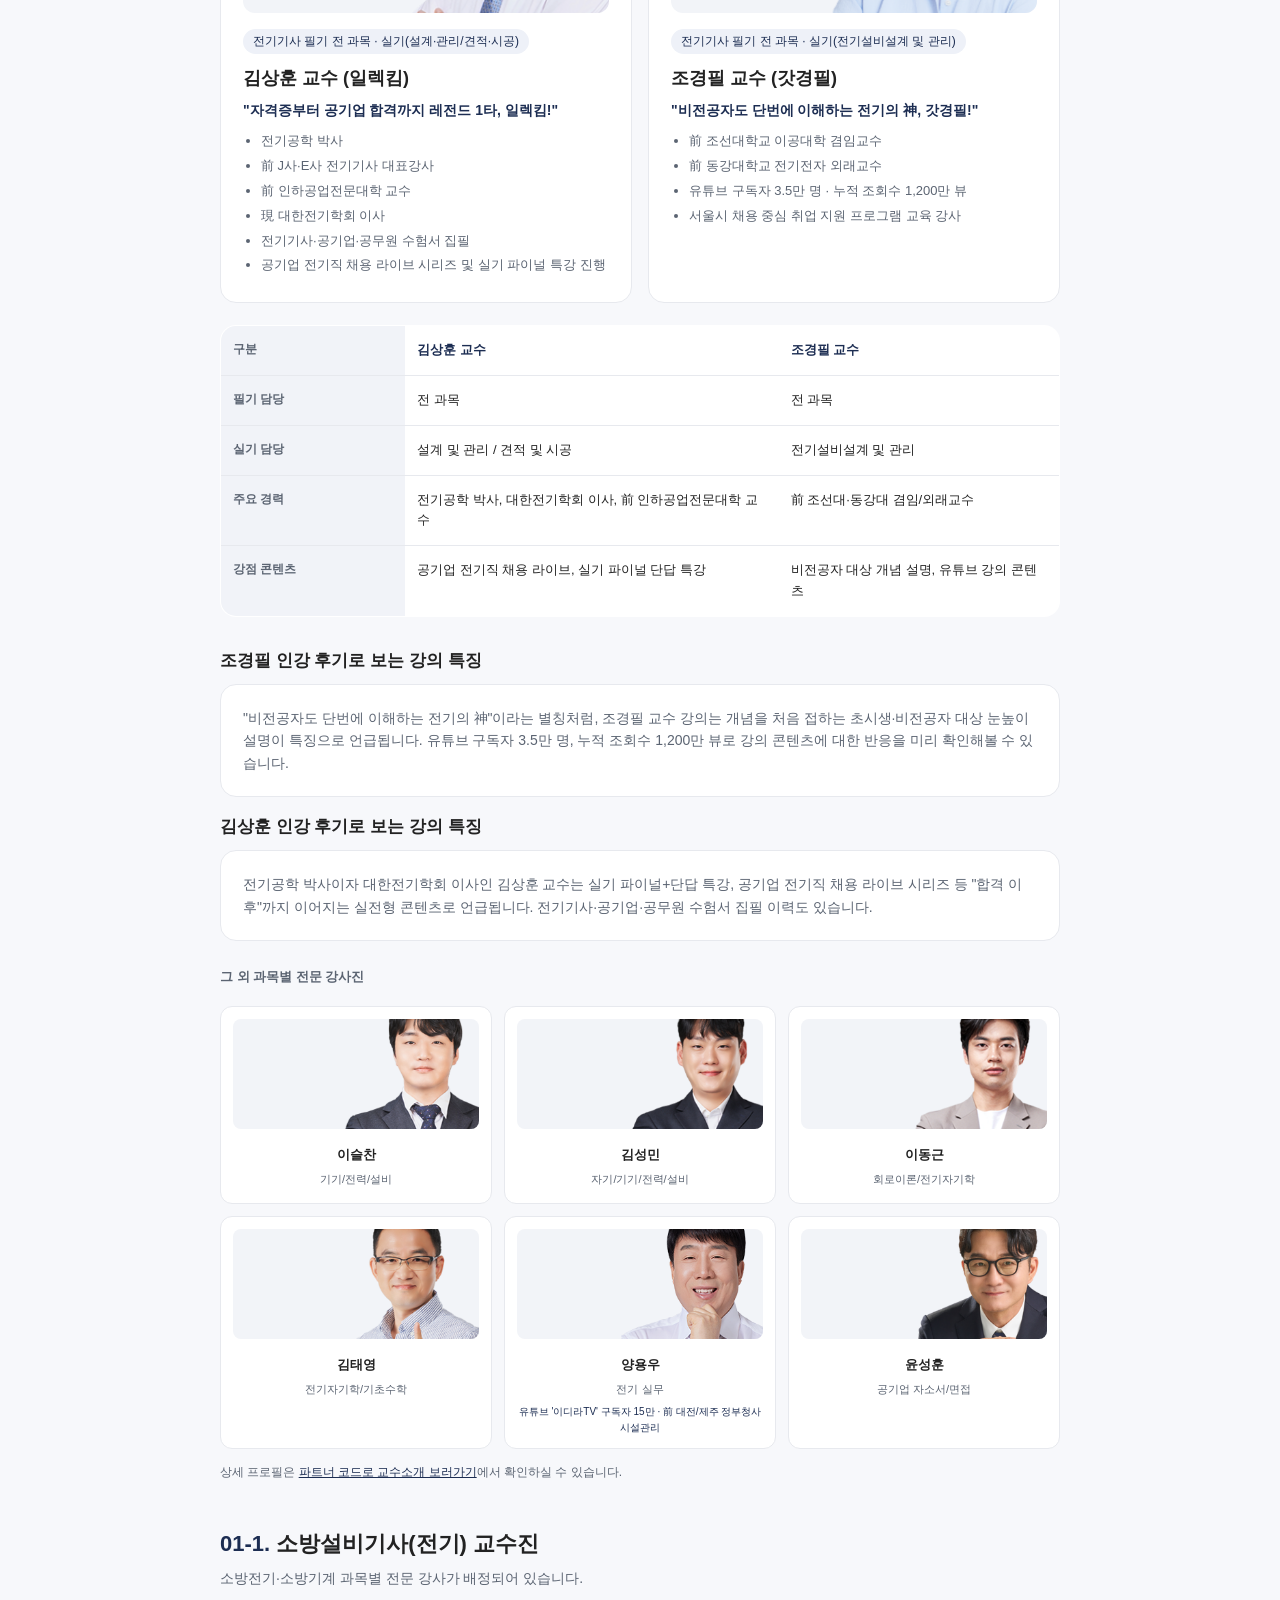
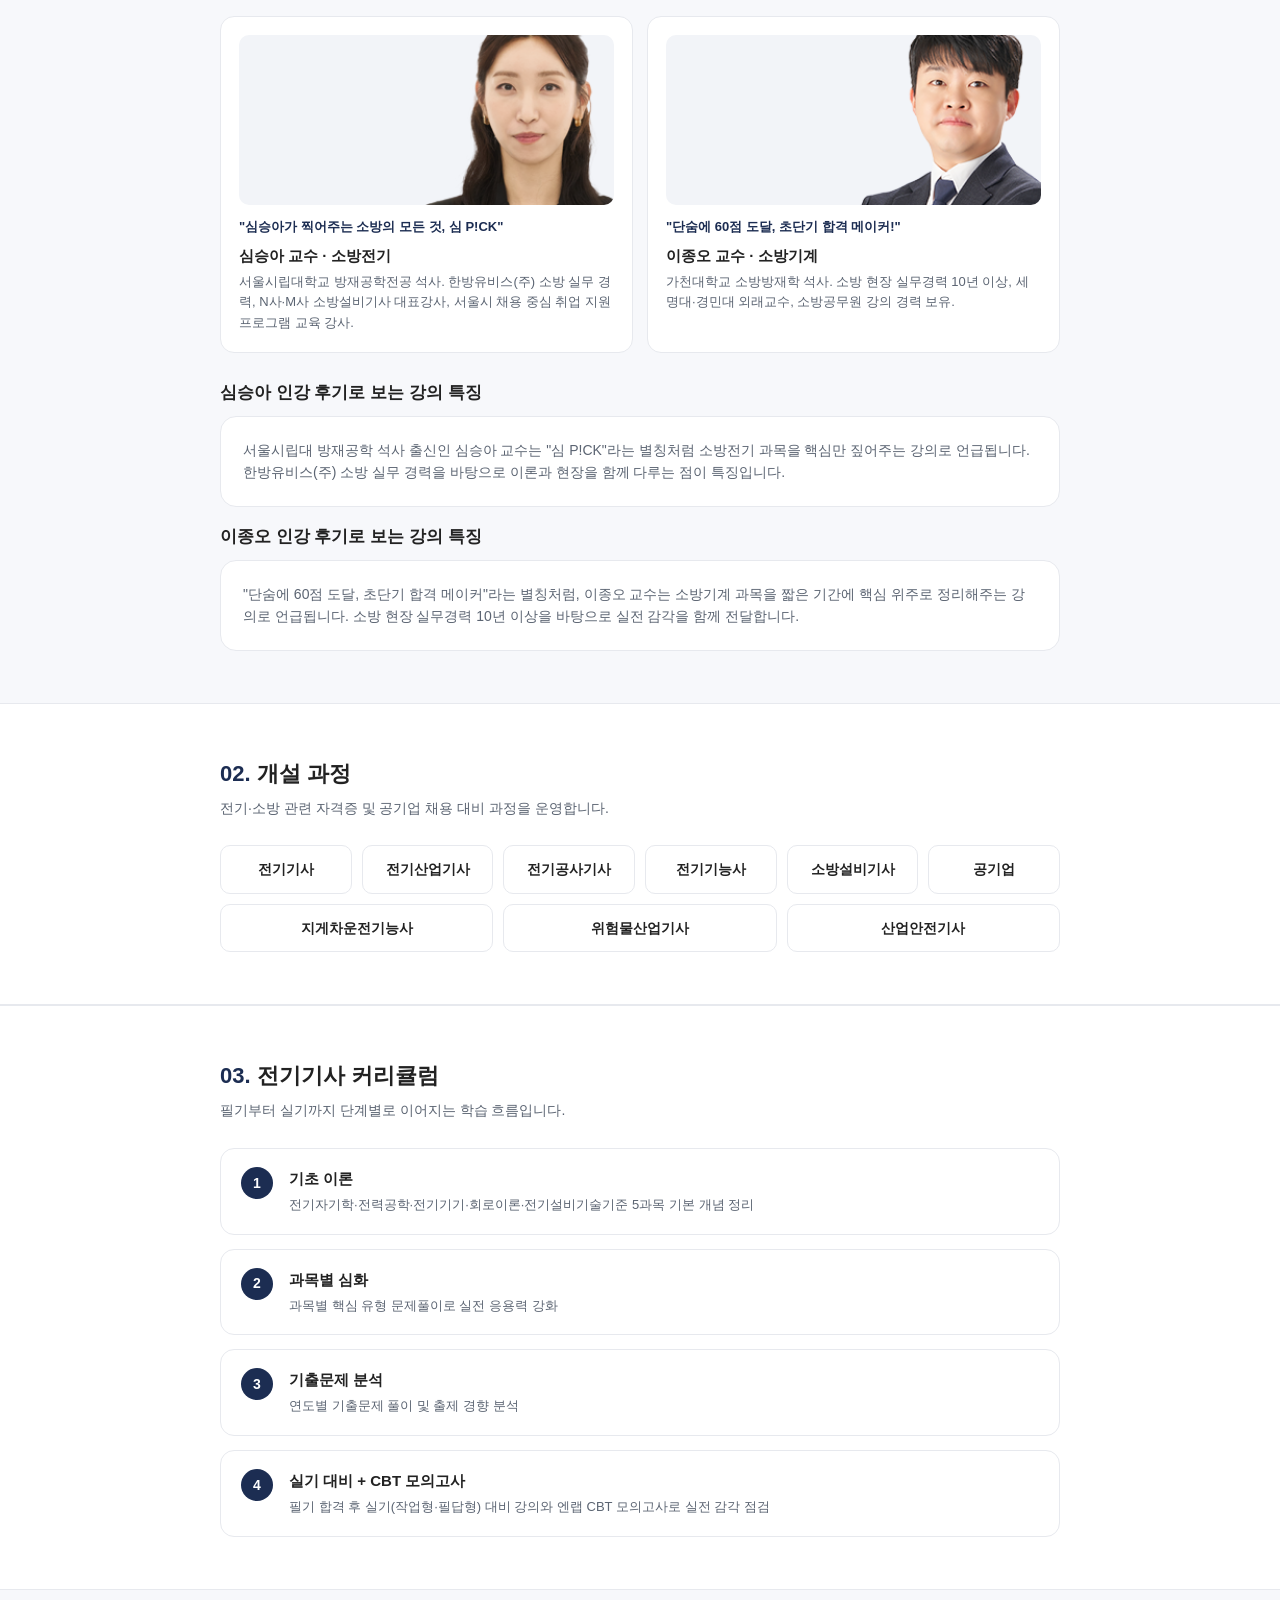
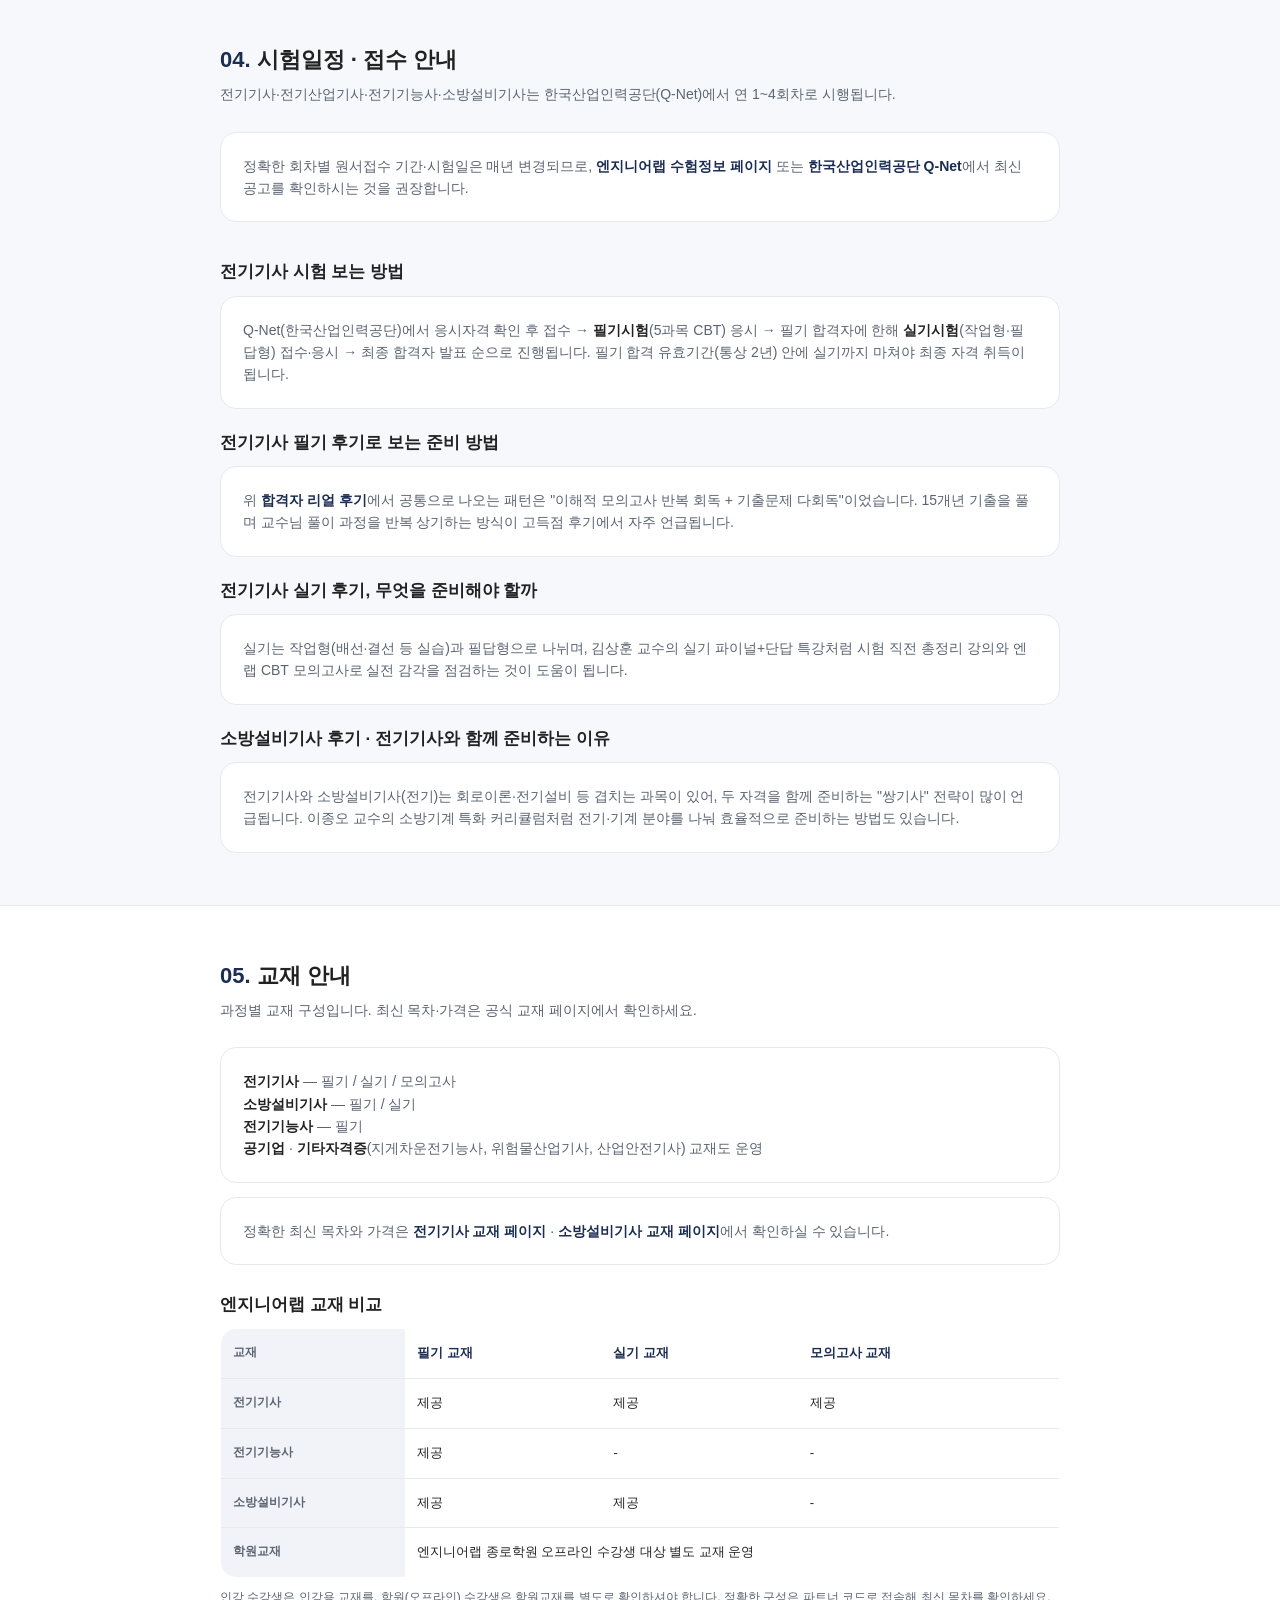
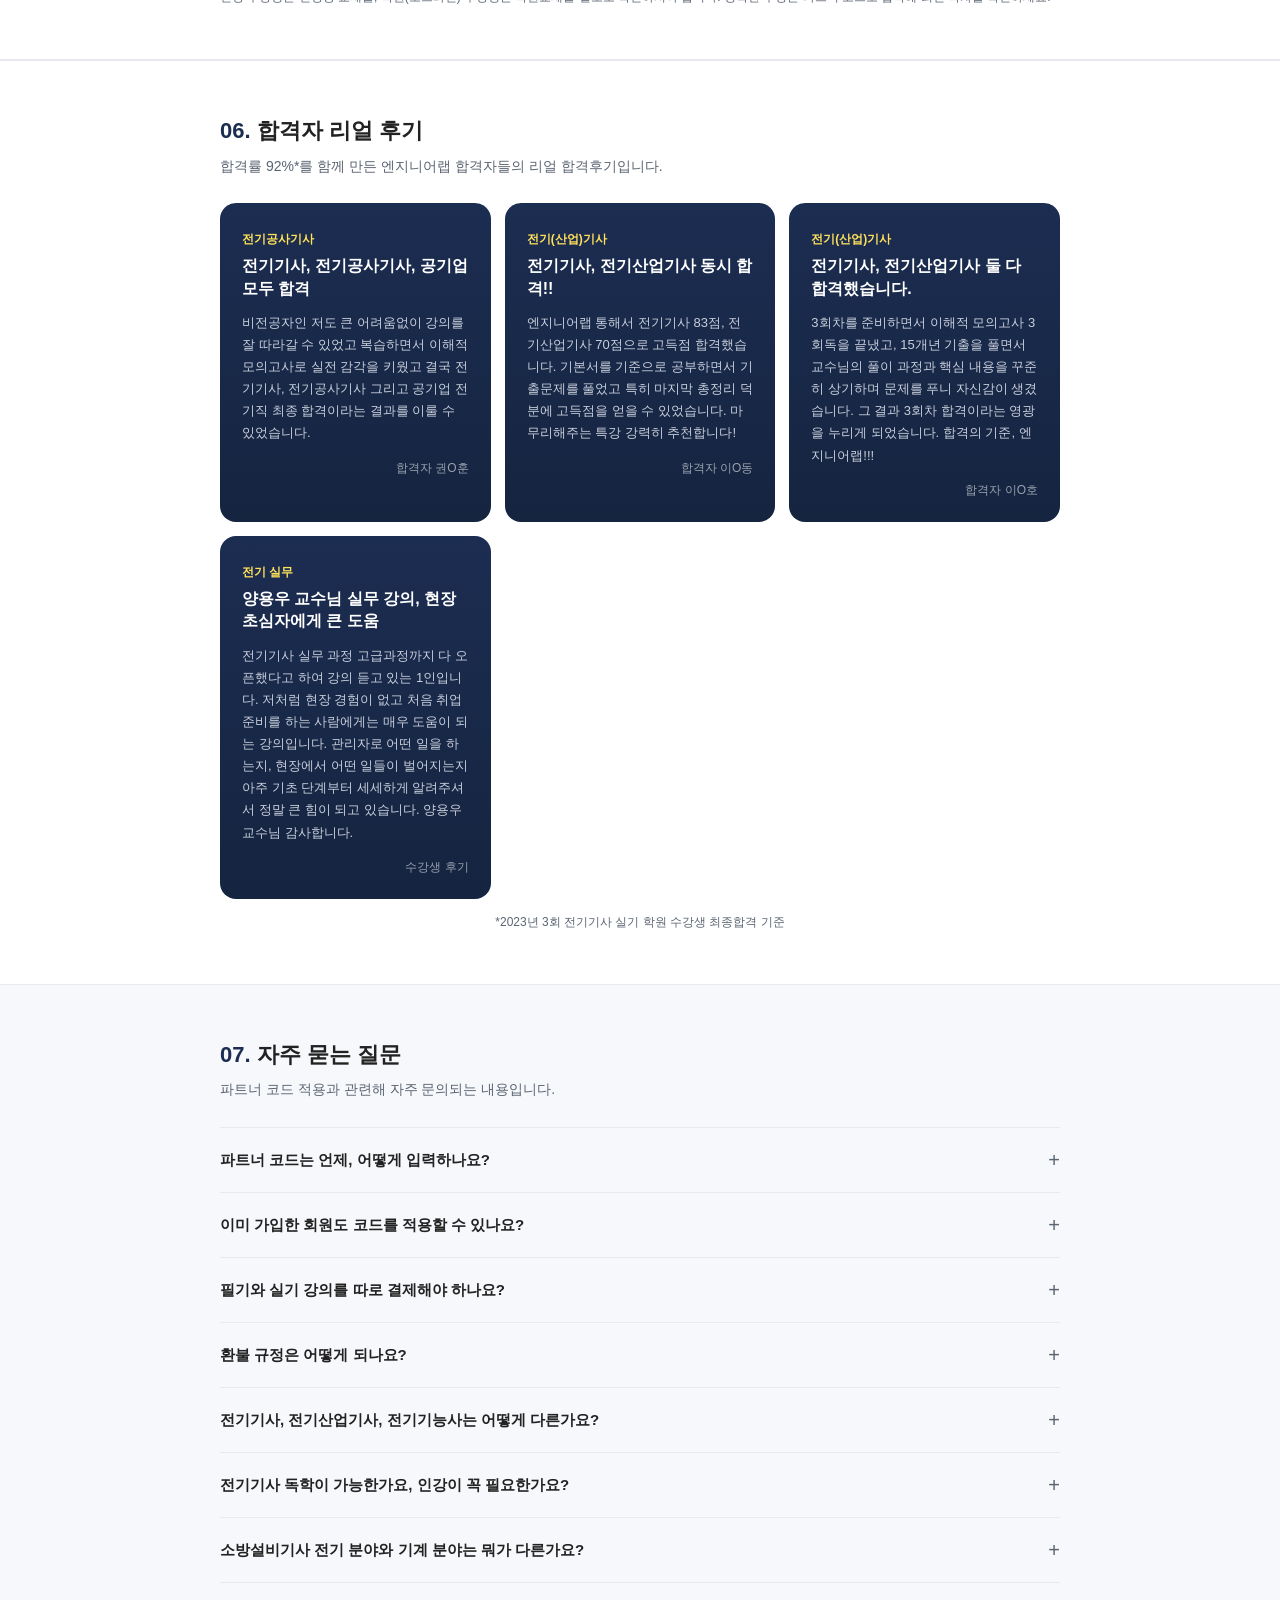
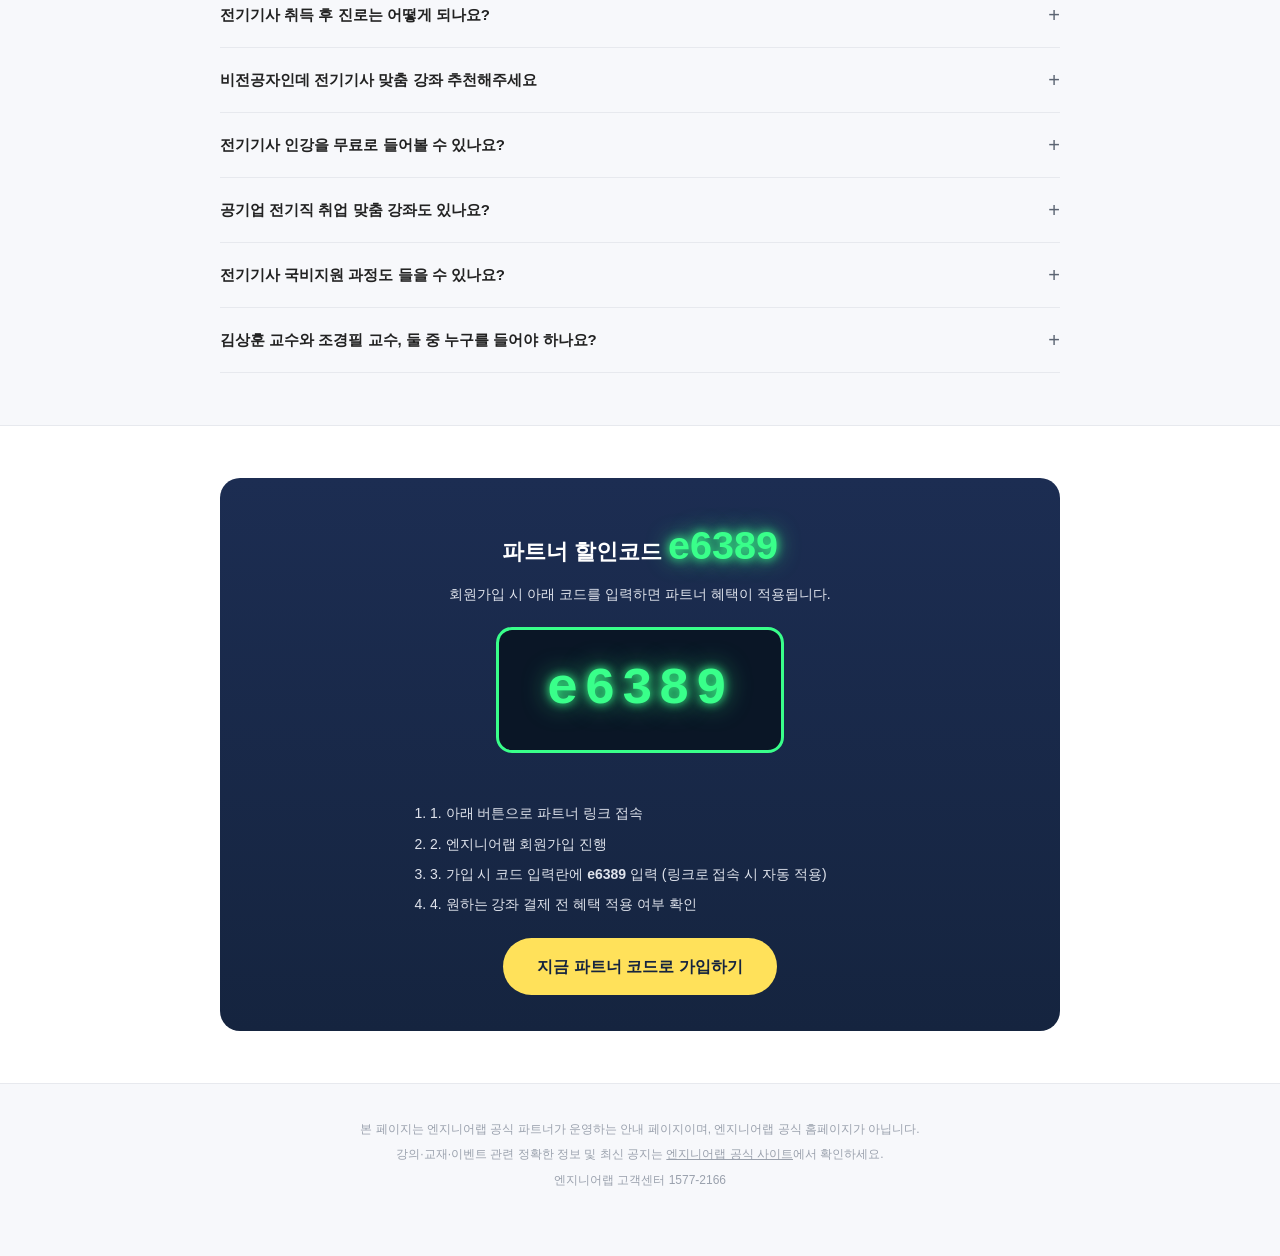
==== commit ad6a3d26: "Refresh with current engineerlab notices (추석 이벤트, 실기 합격자 발표, 한전 채용공고) for freshness signal Co-Author" ====
--- a/index.html
+++ b/index.html
@@ -16,6 +16,8 @@
 <meta property="og:image:width" content="1200">
 <meta property="og:image:height" content="630">
 <meta name="twitter:card" content="summary_large_image">
+<link rel="canonical" href="https://enlab-e6389.github.io/">
+<link rel="icon" type="image/png" href="favicon.png">
 <script type="application/ld+json">
 {
   "@context": "https://schema.org",
@@ -70,7 +72,7 @@
 </header>
 
 <div style="background:var(--yellow);color:var(--navy);text-align:center;padding:12px 16px;font-size:14px;font-weight:700;">
-  🔔 2026+2027 빠른시작·빠른합격 이벤트 진행중 — 강의·교재 구매 시 수강기간 2개월 연장
+  🔔 한가위 떡값 한판승부! 추석 이벤트 진행중 — 자세한 내용은 파트너 코드로 확인
 </div>
 
 <p style="max-width:720px;margin:24px auto 0;padding:0 20px;text-align:center;font-size:14px;color:var(--sub);line-height:1.7;">
@@ -81,19 +83,19 @@
 
 <div class="notice-list">
   <a href="https://www.engineerlab.co.kr/ee/promotion/2025/partner/index.php?partnerID=e6389" target="_blank" rel="noopener">
-    <span class="tag">유튜브</span><span class="ttl">김상훈 꼭나옴&공취업 시리즈 LIVE 9월 1주차 일정</span><span class="date">26.08.31</span>
+    <span class="tag">이벤트</span><span class="ttl">한가위 떡값 한판승부! 추석 이벤트 진행 안내</span><span class="date">26.09.16</span>
   </a>
   <a href="https://www.engineerlab.co.kr/ee/promotion/2025/partner/index.php?partnerID=e6389" target="_blank" rel="noopener">
-    <span class="tag">이벤트</span><span class="ttl">26+27 빠른시작+빠른합격 이벤트 (9/30 마감, 선착순)</span><span class="date">26.08.26</span>
+    <span class="tag">개설</span><span class="ttl">26년 3회차 전기기사 실기 대비 합격 완성 패키지 개설</span><span class="date">26.09.14</span>
   </a>
   <a href="https://www.engineerlab.co.kr/ee/promotion/2025/partner/index.php?partnerID=e6389" target="_blank" rel="noopener">
-    <span class="tag">실기복원</span><span class="ttl">소방설비기사(전기) 26년 1-2회 실기 CBT 모의고사 응시 및 해설강의 안내</span><span class="date">26.05.12</span>
+    <span class="tag">합격발표</span><span class="ttl">2026년도 정기 기사 제2회 실기시험 합격자 발표</span><span class="date">26.09.11</span>
   </a>
   <a href="https://www.engineerlab.co.kr/ee/promotion/2025/partner/index.php?partnerID=e6389" target="_blank" rel="noopener">
-    <span class="tag">수험정보</span><span class="ttl">26년도 정기 기능사 제4회 필기시험 원서접수 등 주요사항 안내</span><span class="date">26.08.20</span>
+    <span class="tag">유튜브</span><span class="ttl">김상훈 꼭나옴&공취업 시리즈 LIVE 9월 3~4주차 일정</span><span class="date">26.09.11</span>
   </a>
   <a href="https://www.engineerlab.co.kr/ee/promotion/2025/partner/index.php?partnerID=e6389" target="_blank" rel="noopener">
-    <span class="tag">특강</span><span class="ttl">26년 3회 김상훈 실기 파이널+단답 특강 개강 안내 (조기마감주의)</span><span class="date">26.08.14</span>
+    <span class="tag">수험정보</span><span class="ttl">한국전력공사 2026년도 하반기 4직급 대졸수준 신입사원 채용공고</span><span class="date">26.09.02</span>
   </a>
 </div>
 
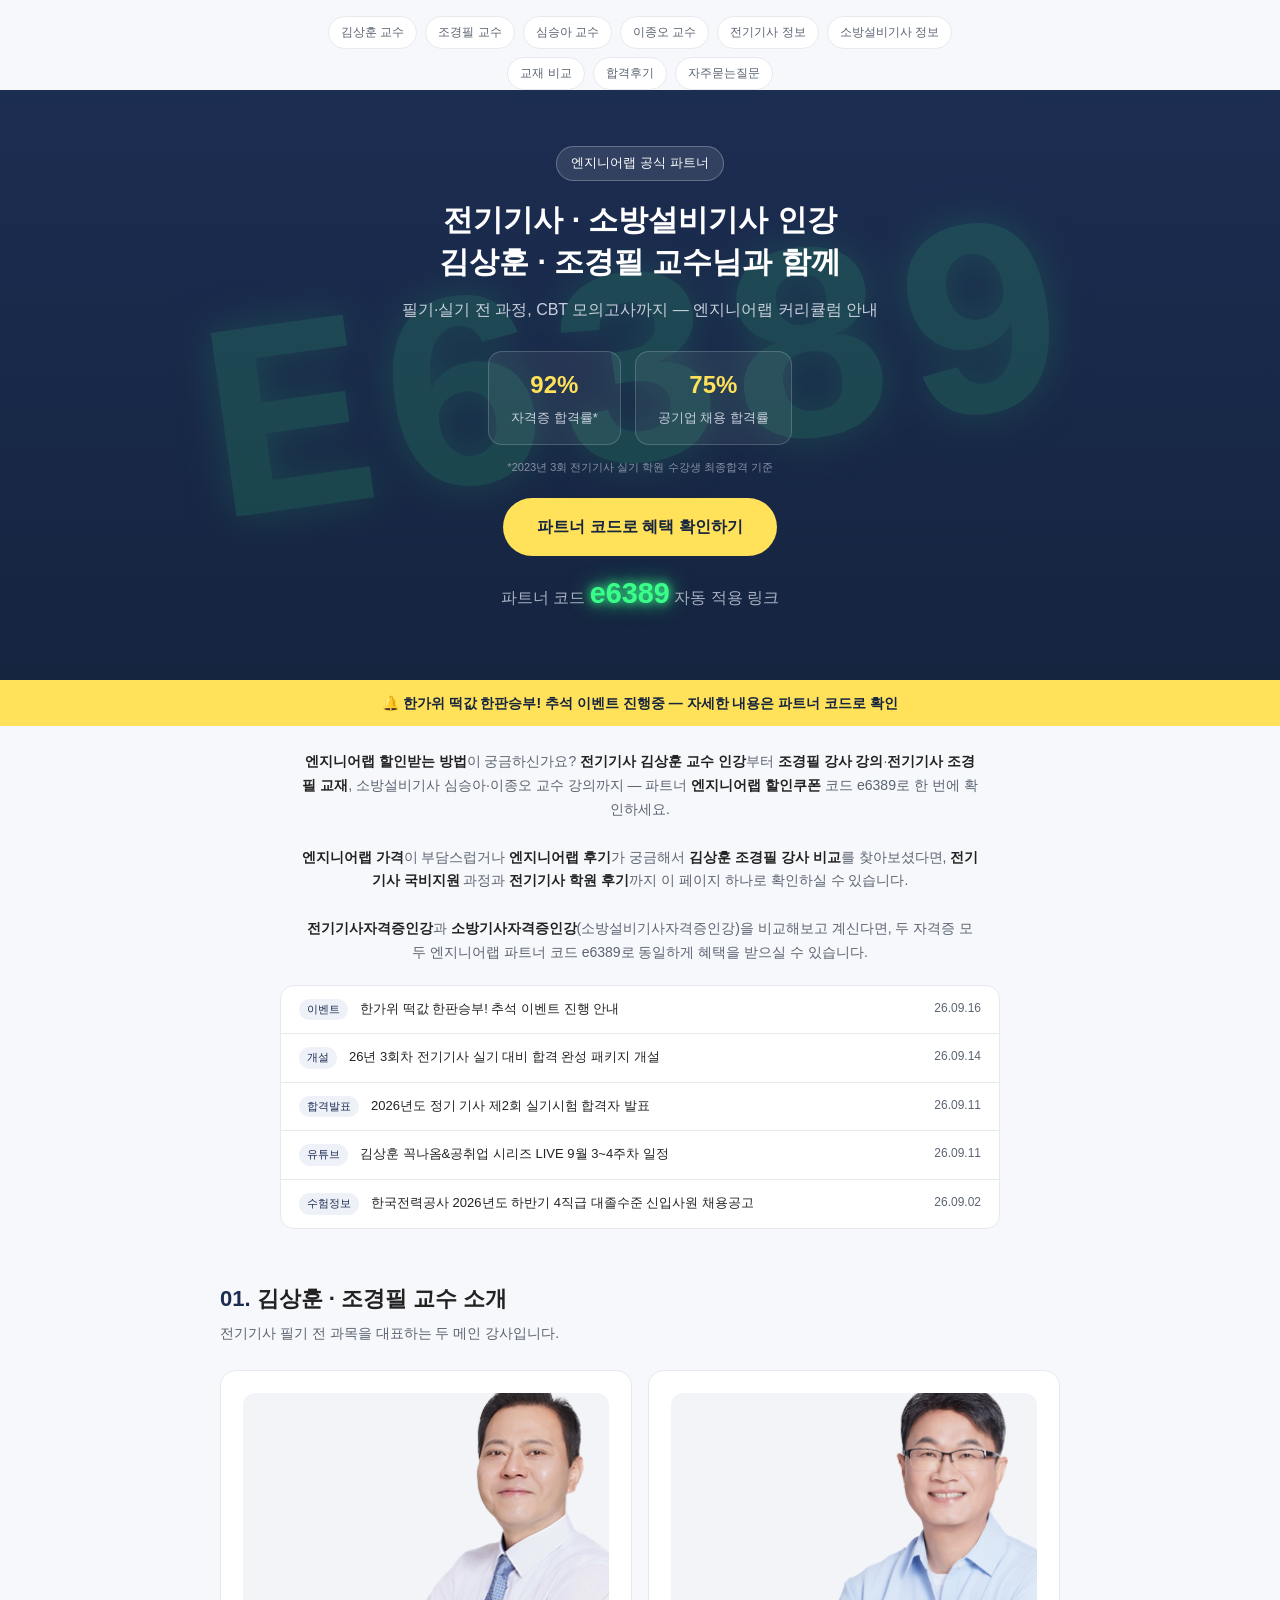
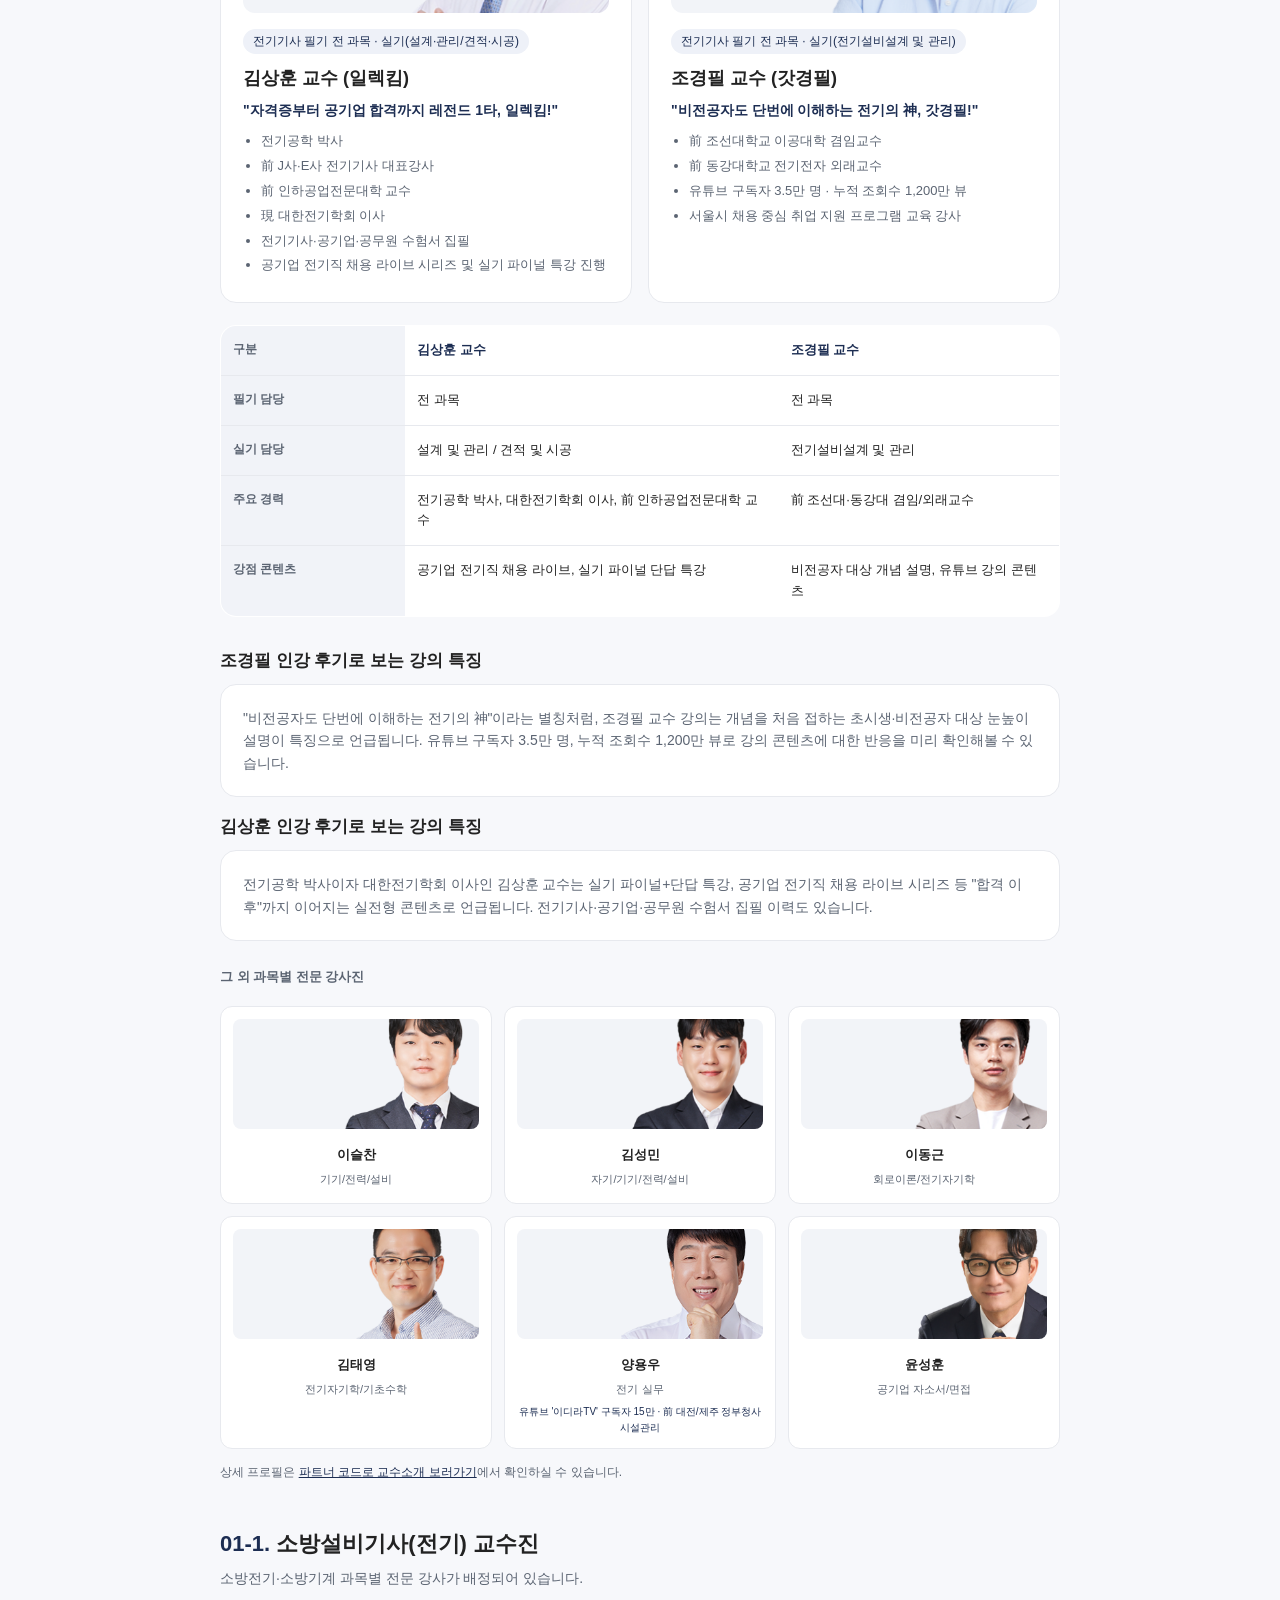
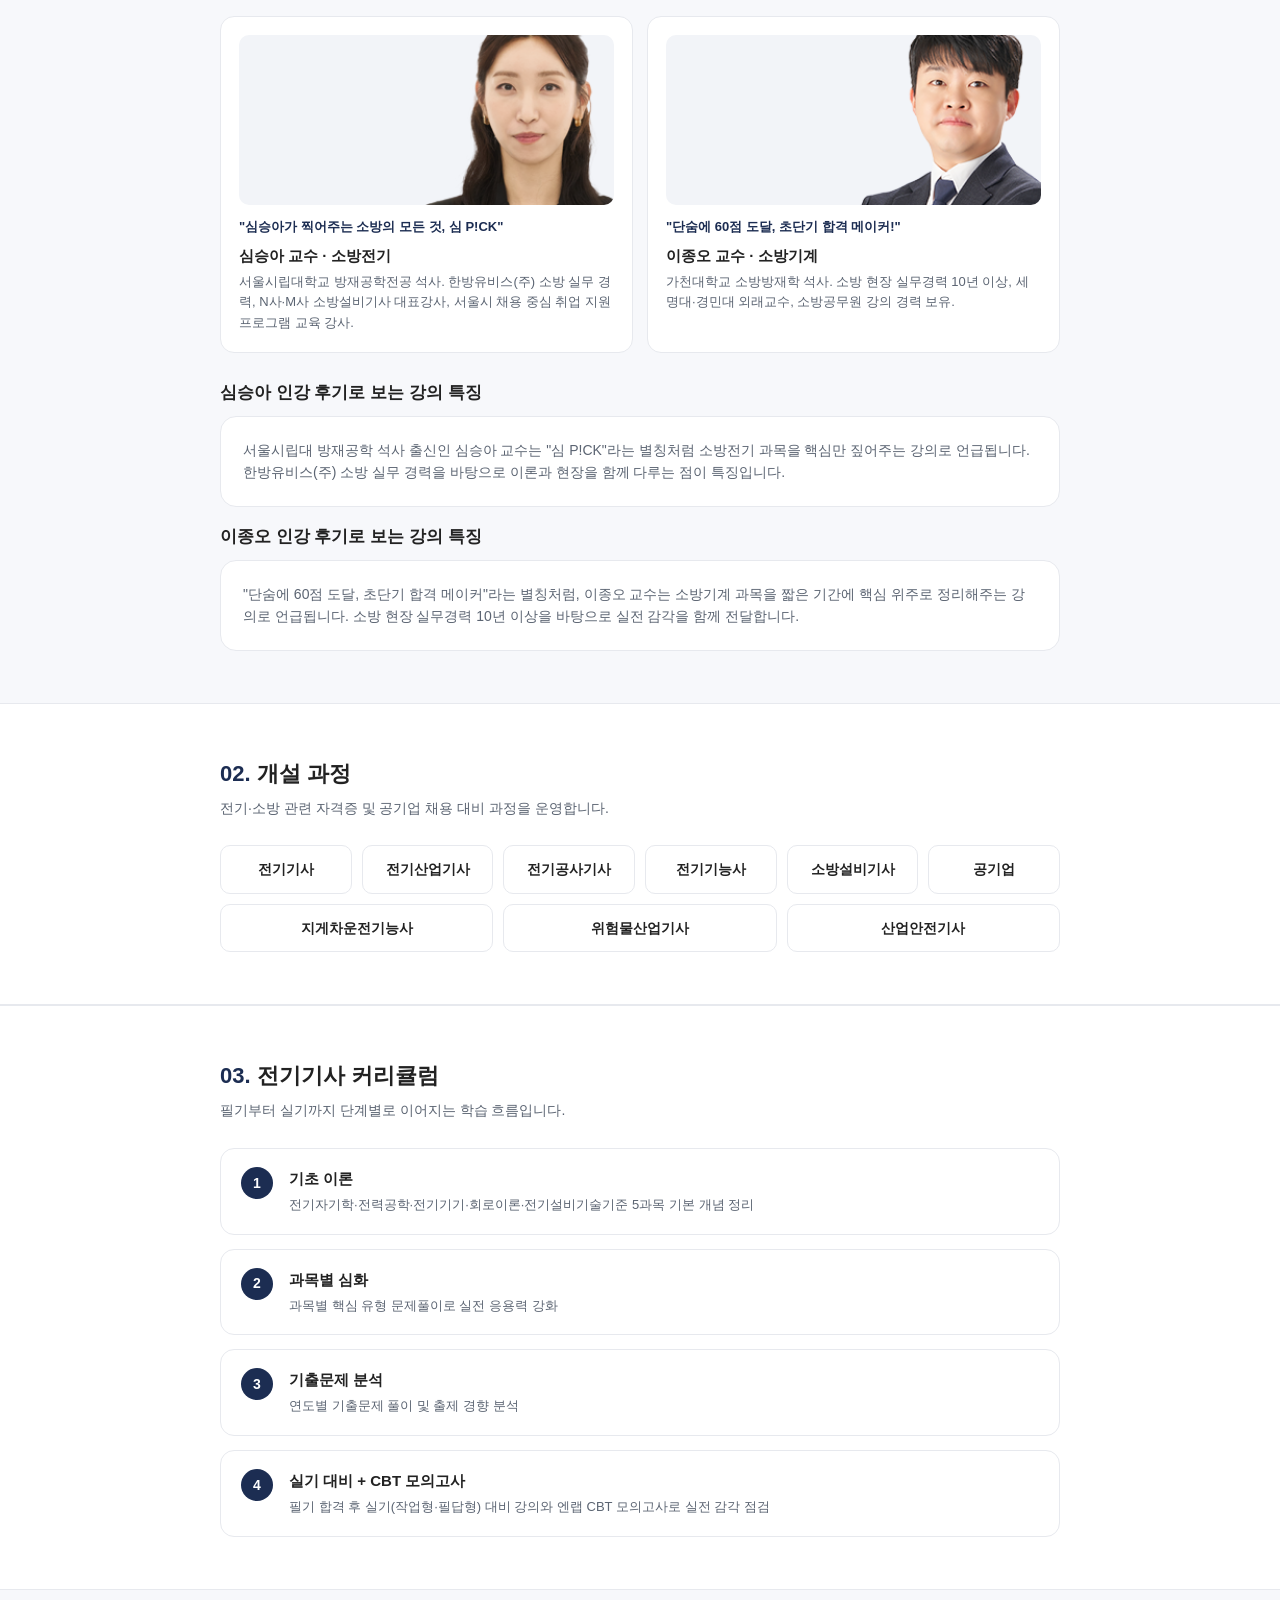
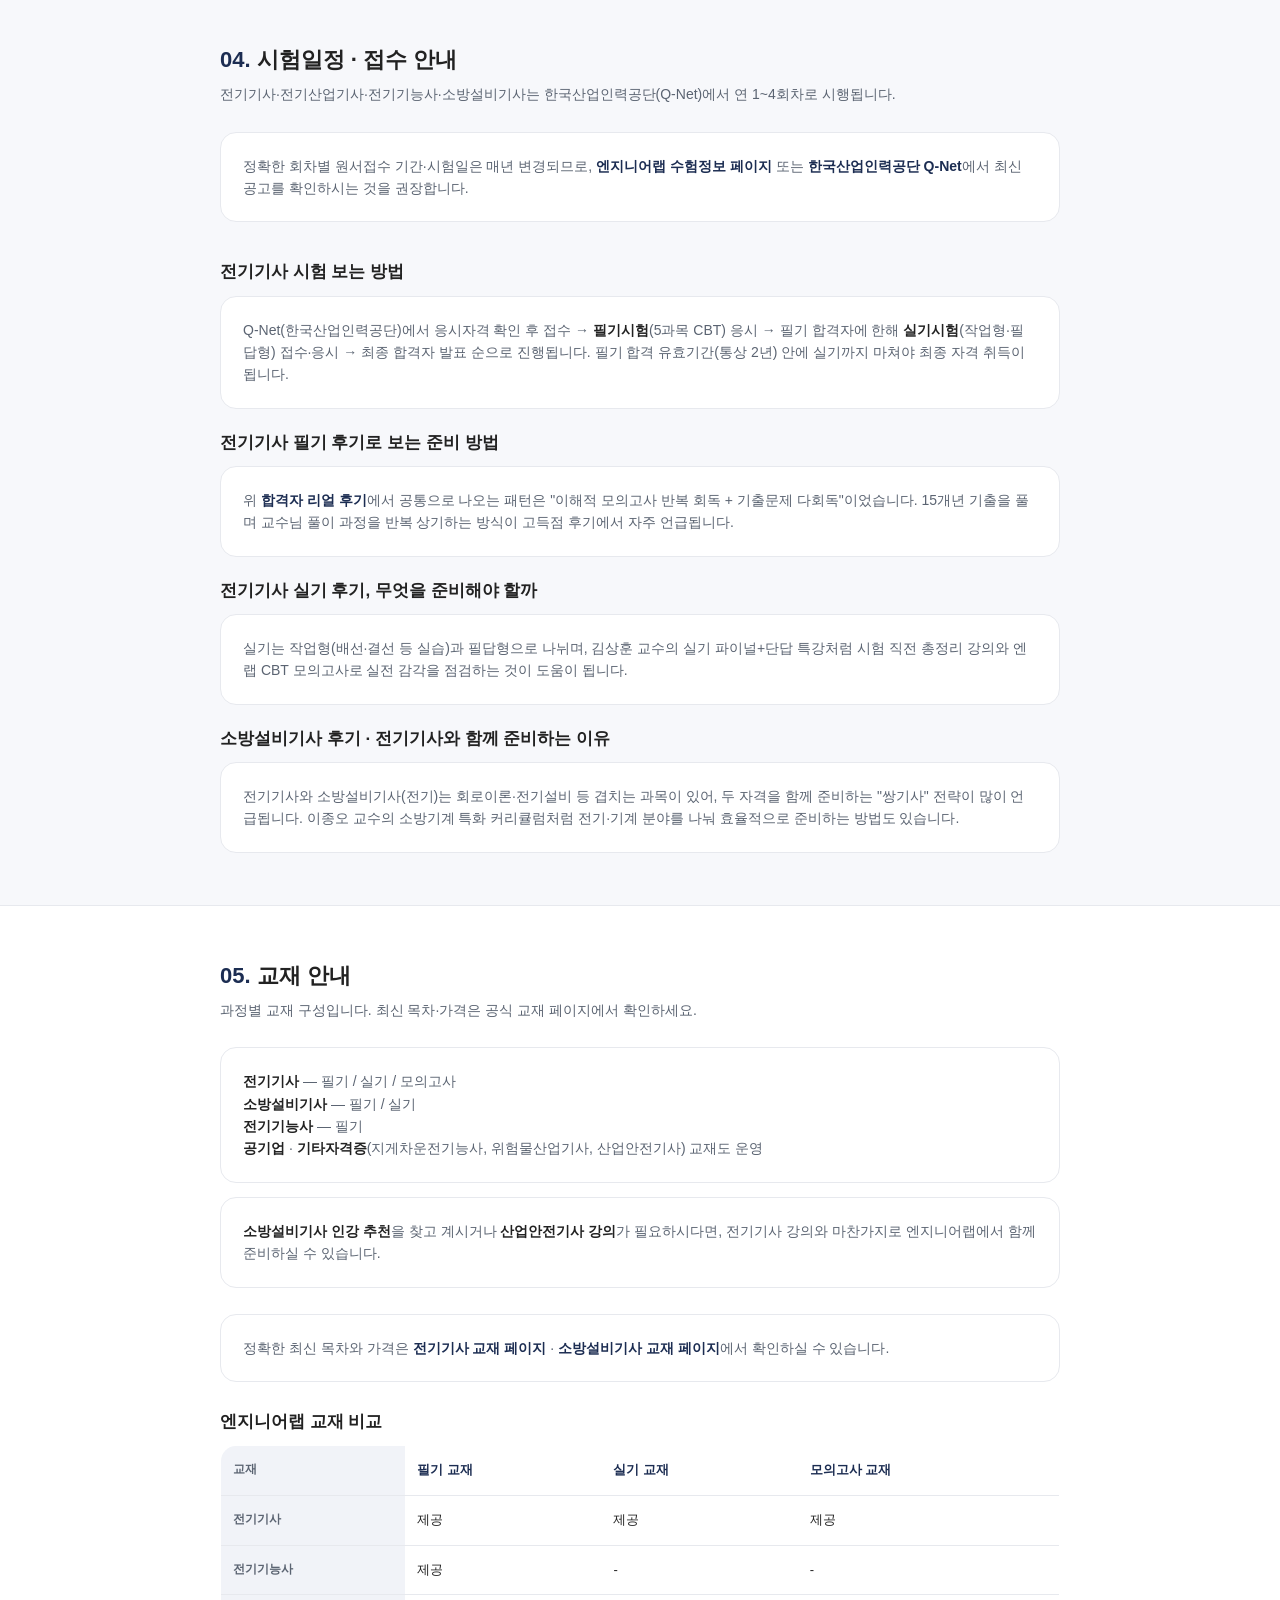
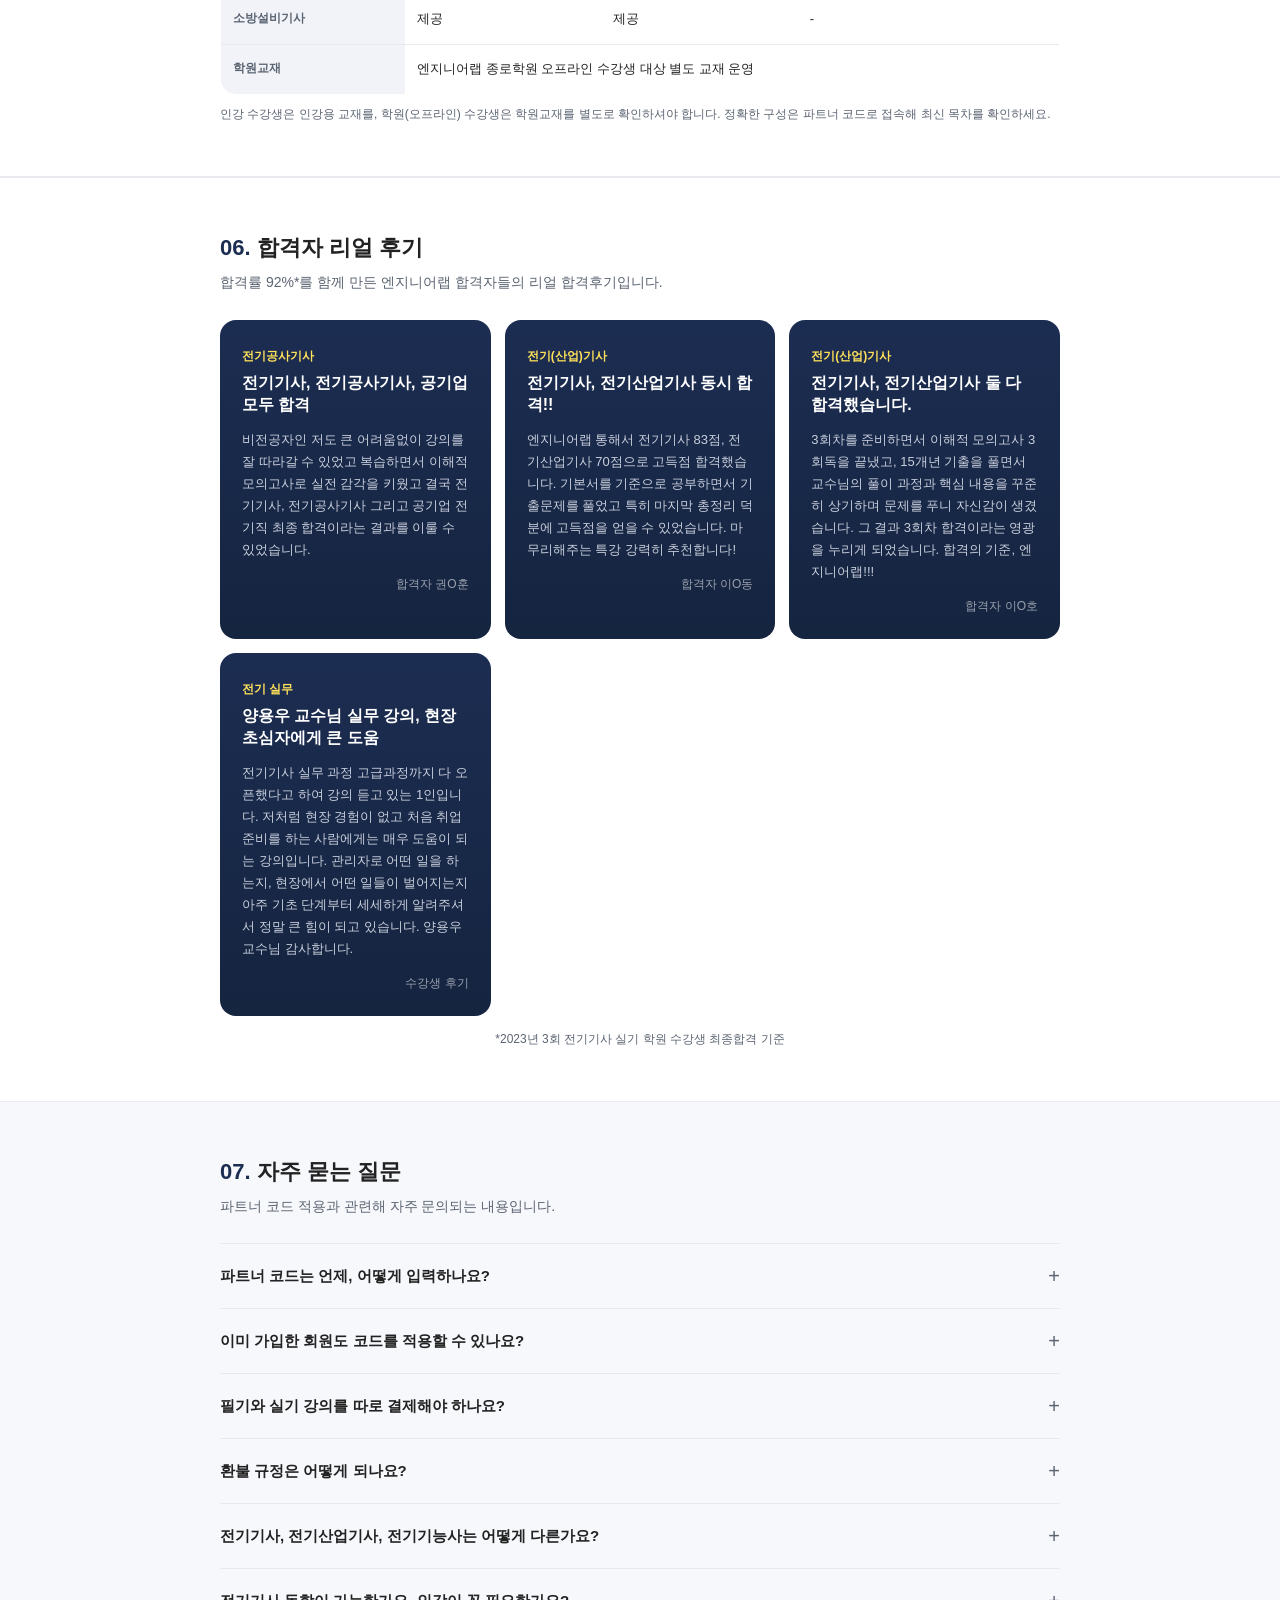
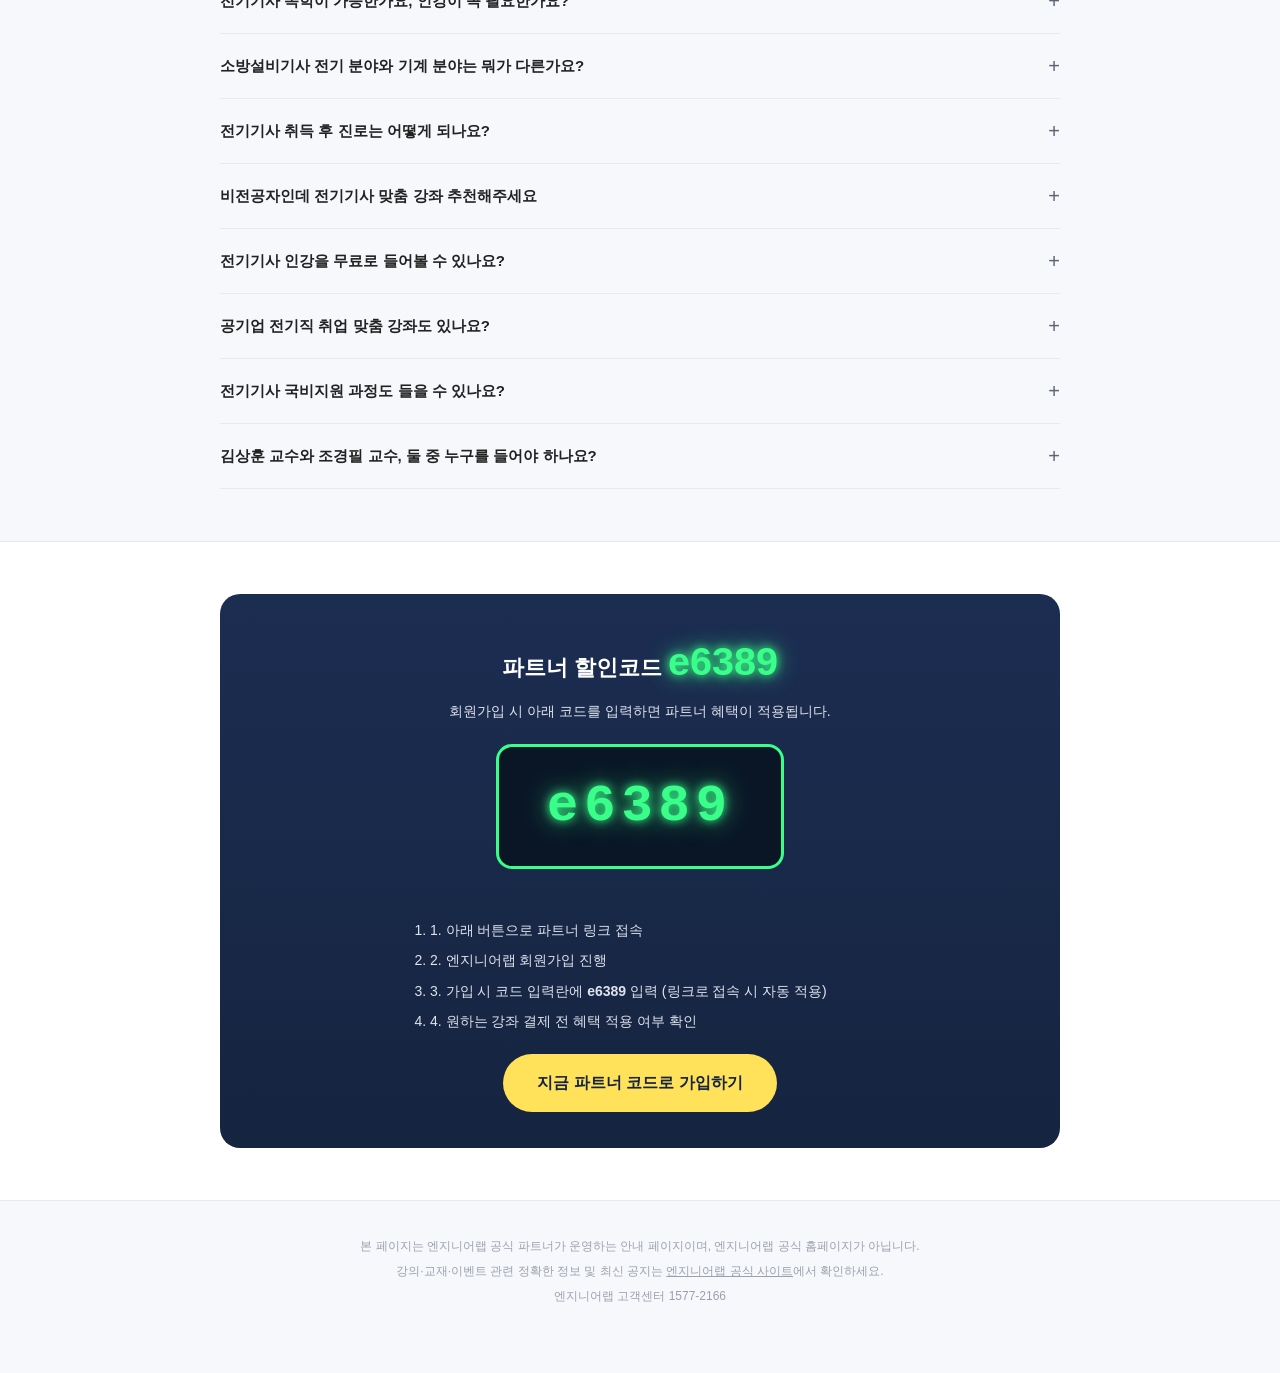
==== commit f43ae341: "Move 소방설비기사 인강 추천 / 산업안전기사 keywords from meta into visible body copy Co-Authored-By: Claude Sonnet 5" ====
--- a/index.html
+++ b/index.html
@@ -295,6 +295,9 @@
       <b style="color:var(--text);">공기업</b> · <b style="color:var(--text);">기타자격증</b>(지게차운전기능사, 위험물산업기사, 산업안전기사) 교재도 운영
     </div>
     <div class="book-note" style="margin-bottom:26px;">
+      <b style="color:var(--text);">소방설비기사 인강 추천</b>을 찾고 계시거나 <b style="color:var(--text);">산업안전기사 강의</b>가 필요하시다면, 전기기사 강의와 마찬가지로 엔지니어랩에서 함께 준비하실 수 있습니다.
+    </div>
+    <div class="book-note" style="margin-bottom:26px;">
       정확한 최신 목차와 가격은 <a href="https://www.engineerlab.co.kr/ee/promotion/2025/partner/index.php?partnerID=e6389" target="_blank" rel="noopener">전기기사 교재 페이지</a> ·
       <a href="https://www.engineerlab.co.kr/ee/promotion/2025/partner/index.php?partnerID=e6389" target="_blank" rel="noopener">소방설비기사 교재 페이지</a>에서 확인하실 수 있습니다.
     </div>
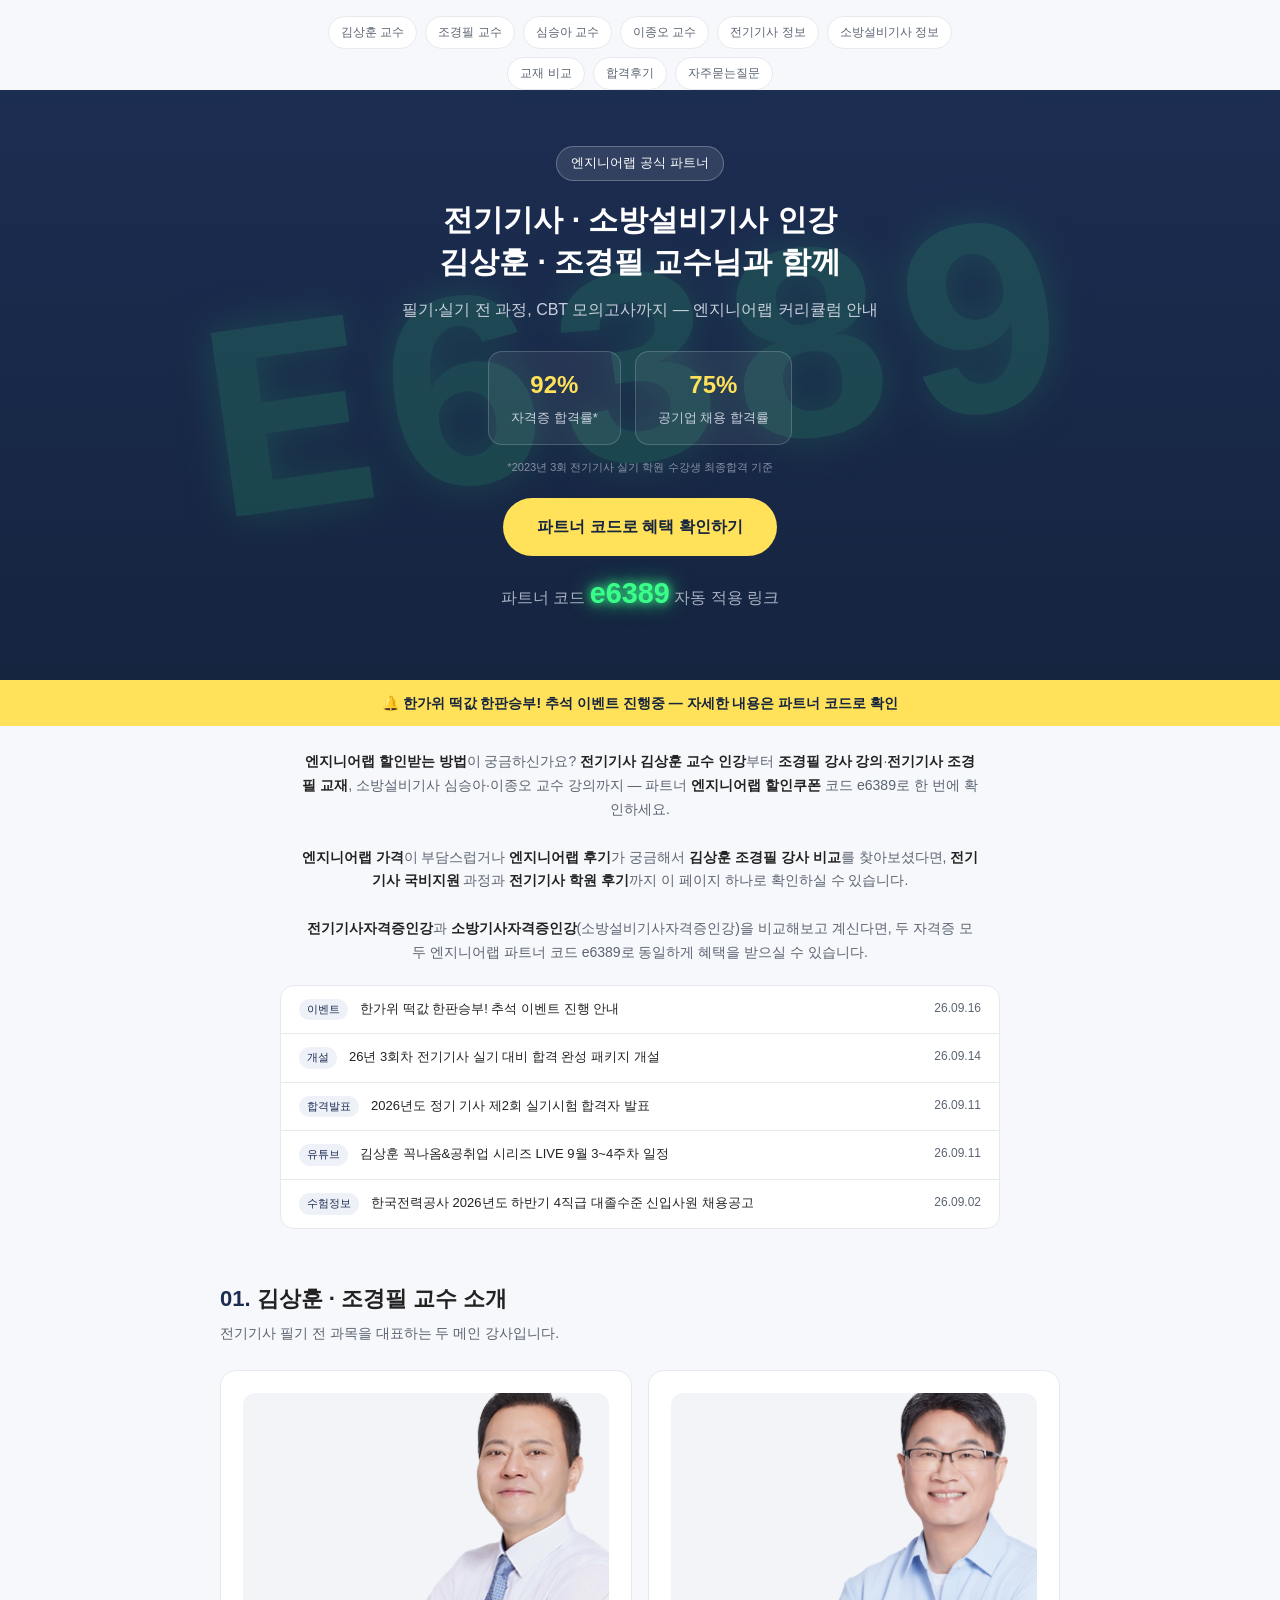
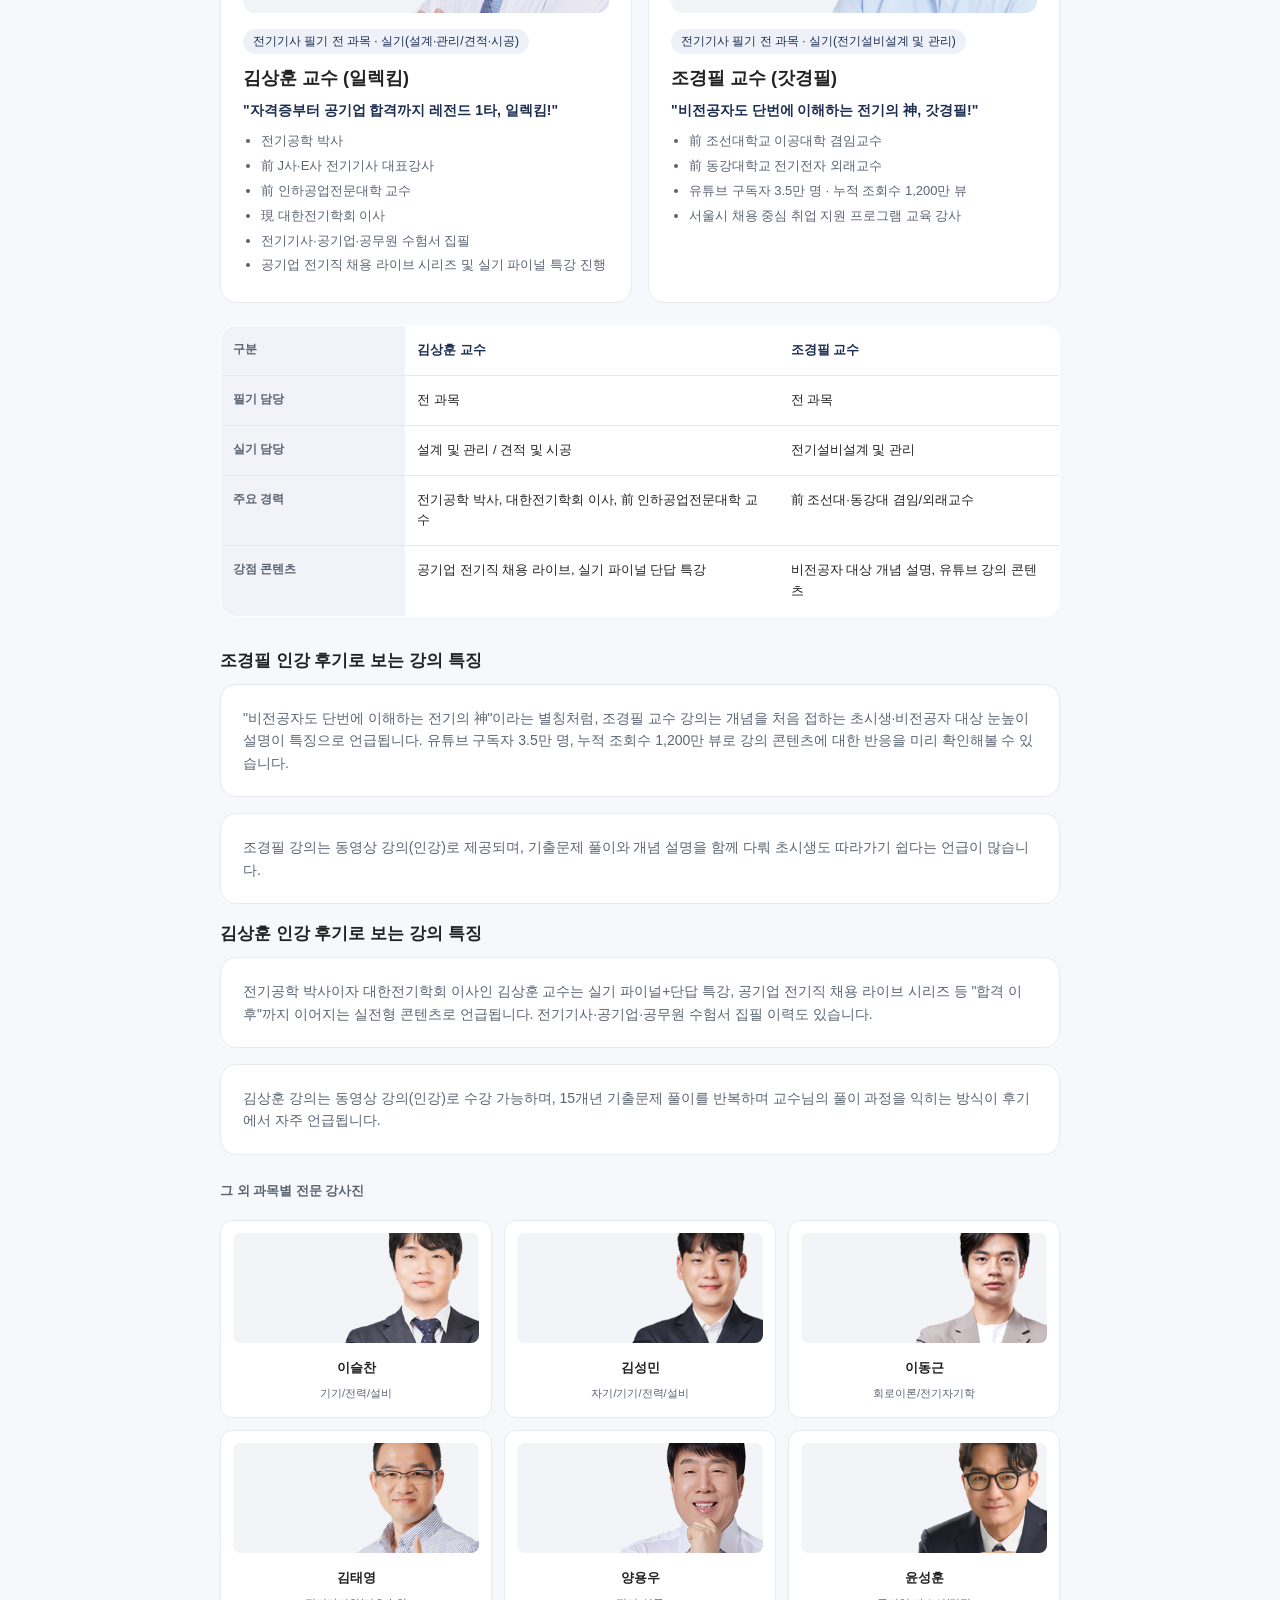
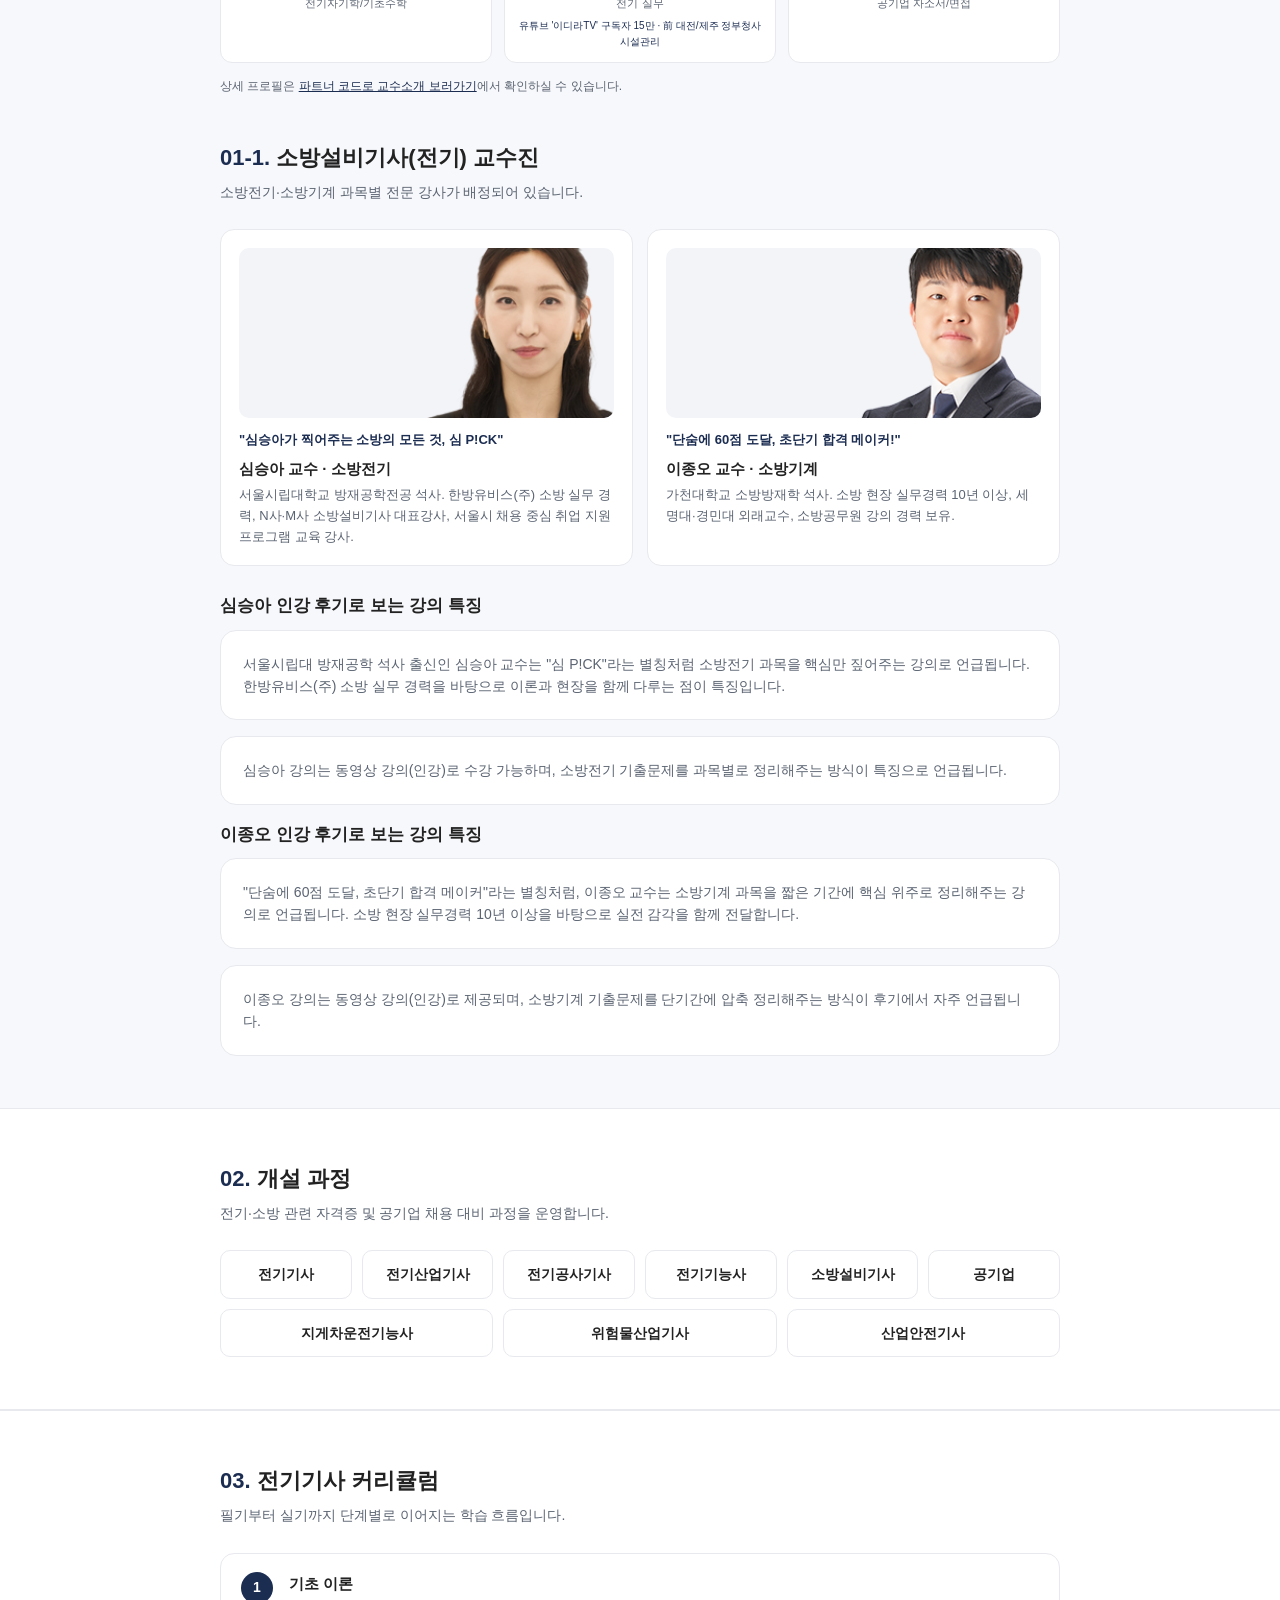
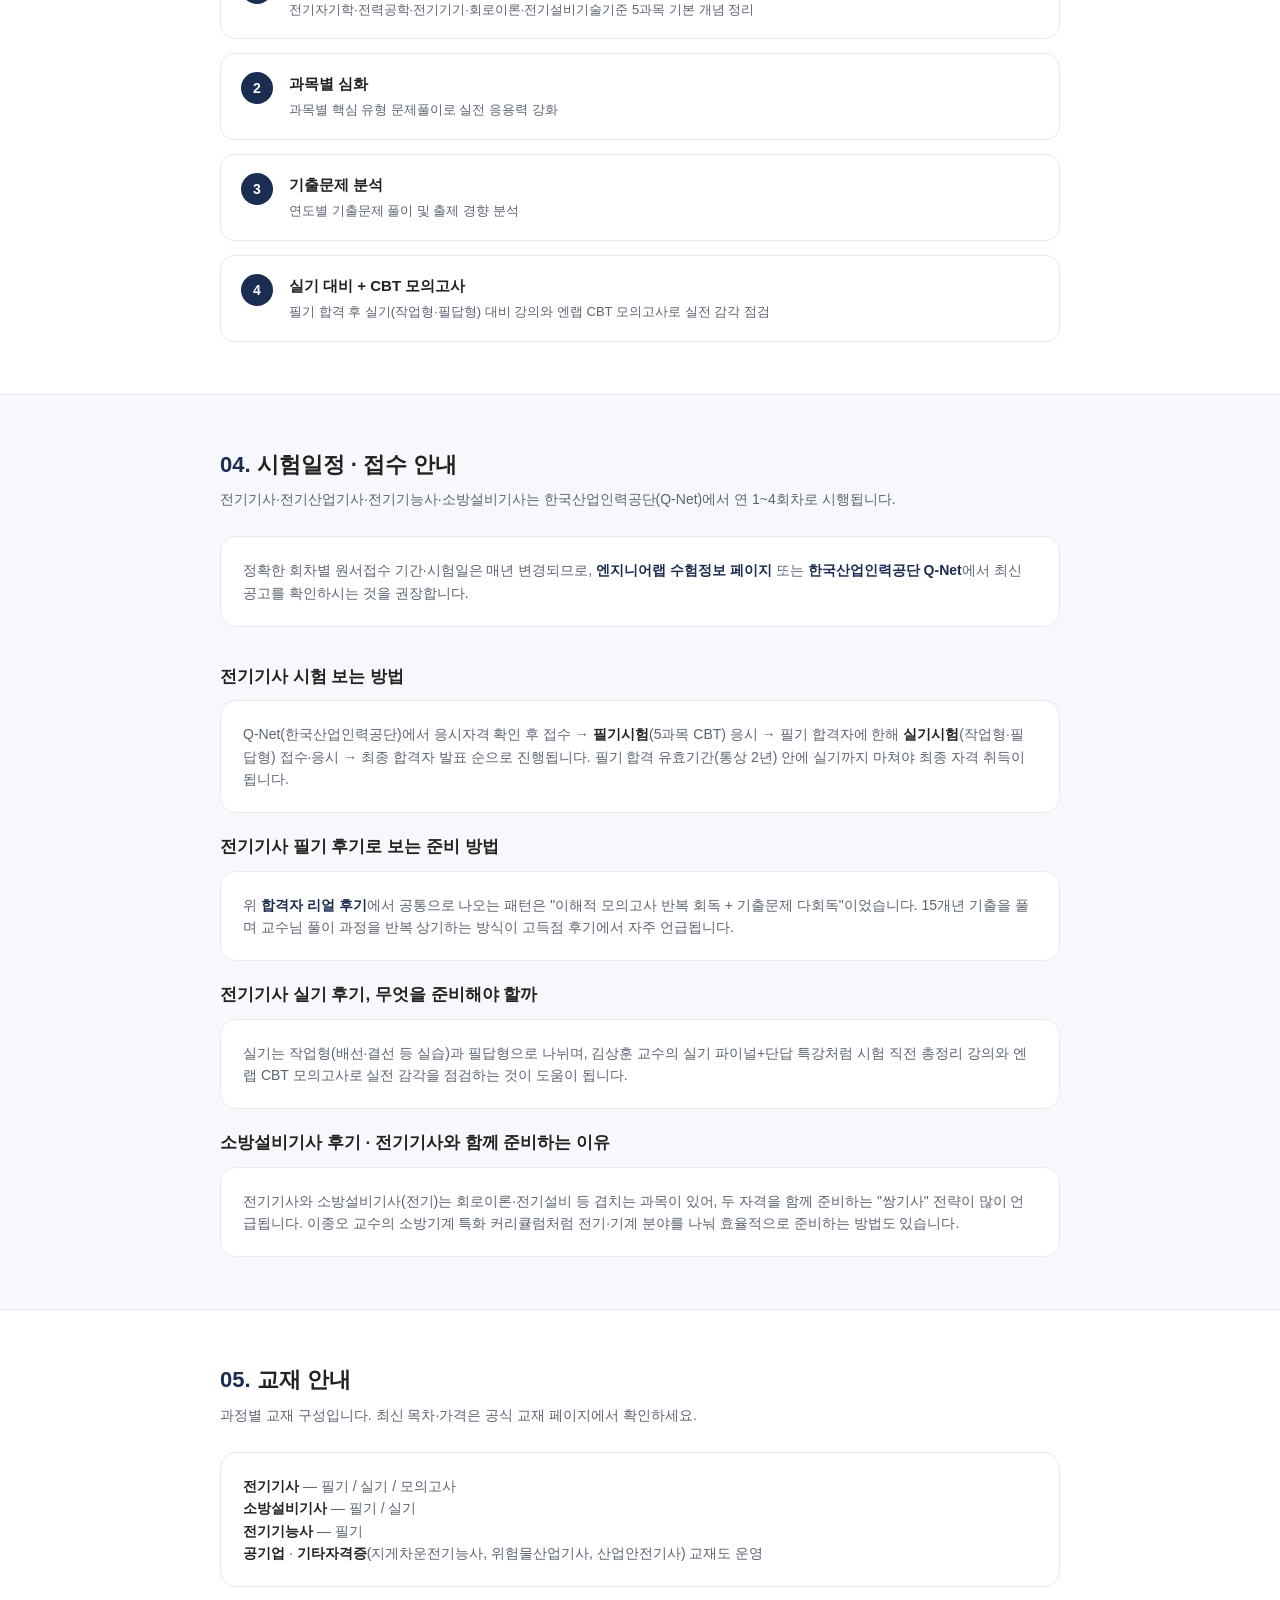
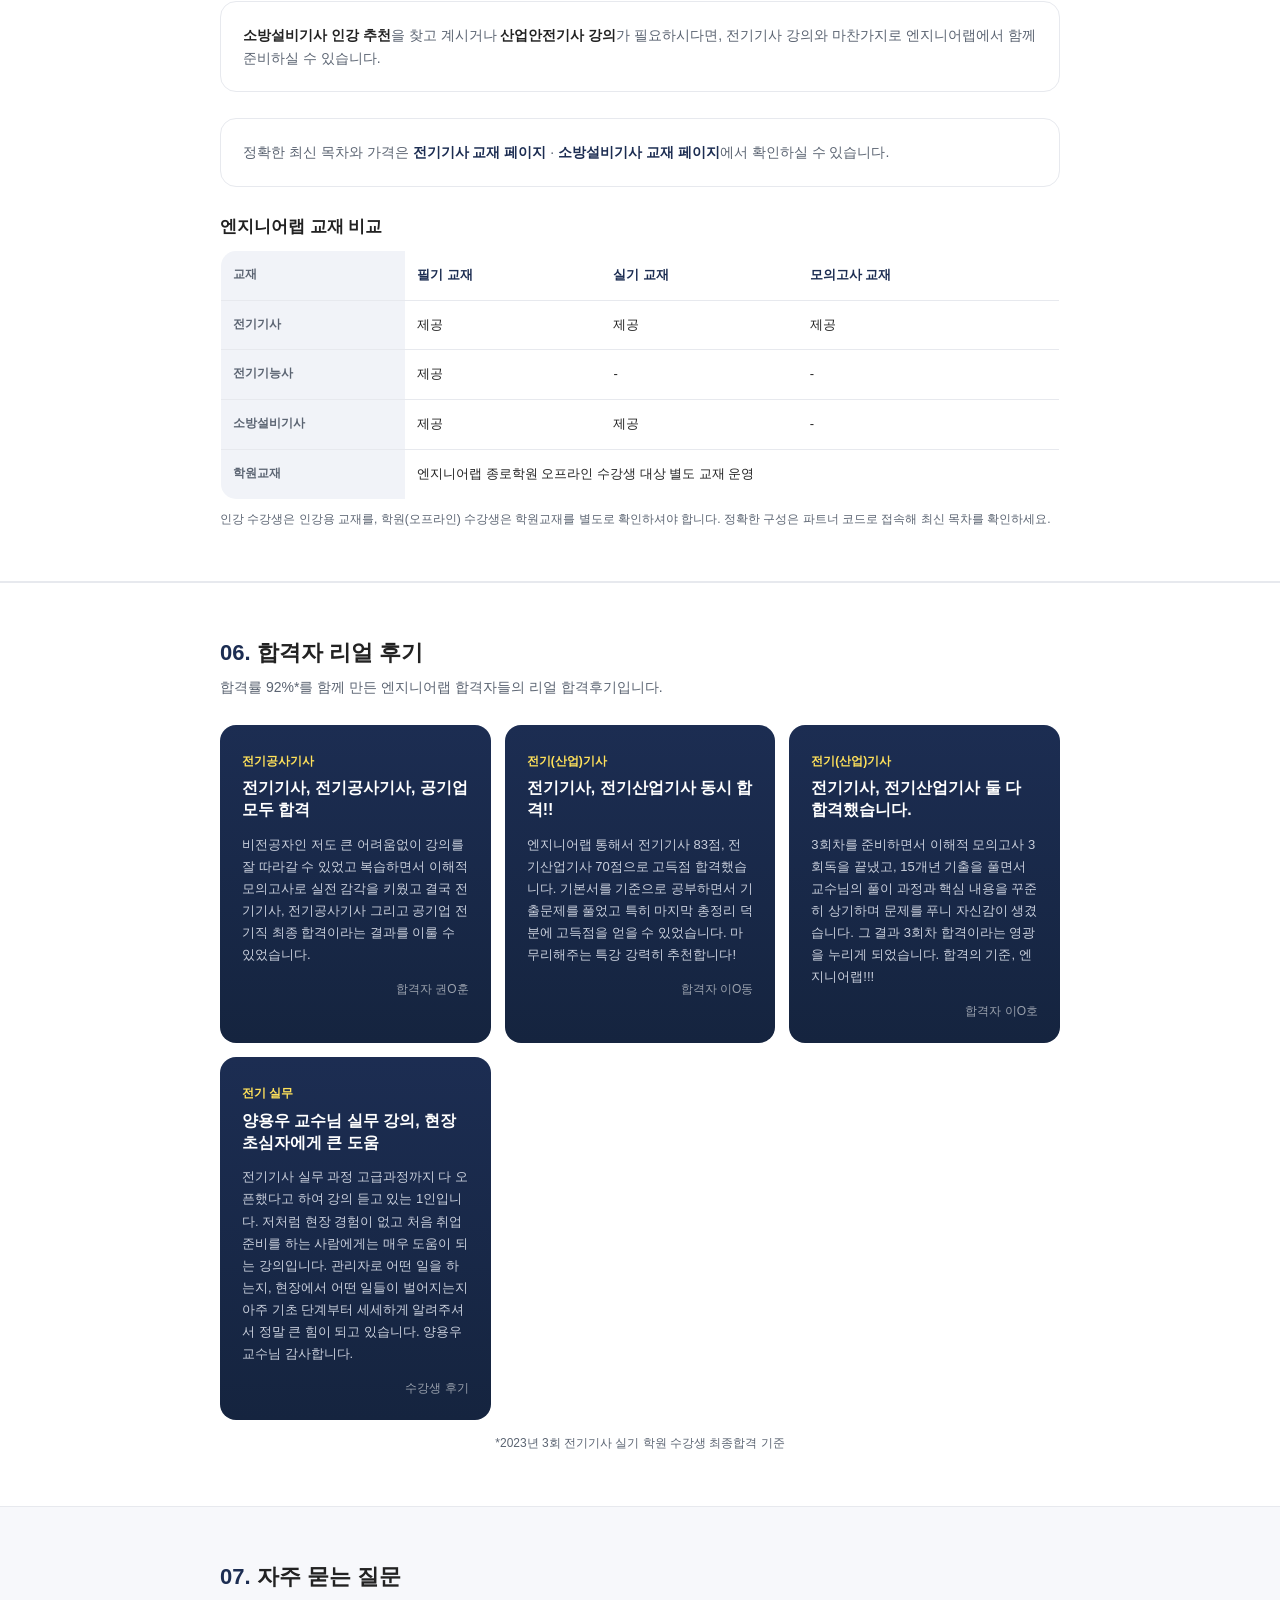
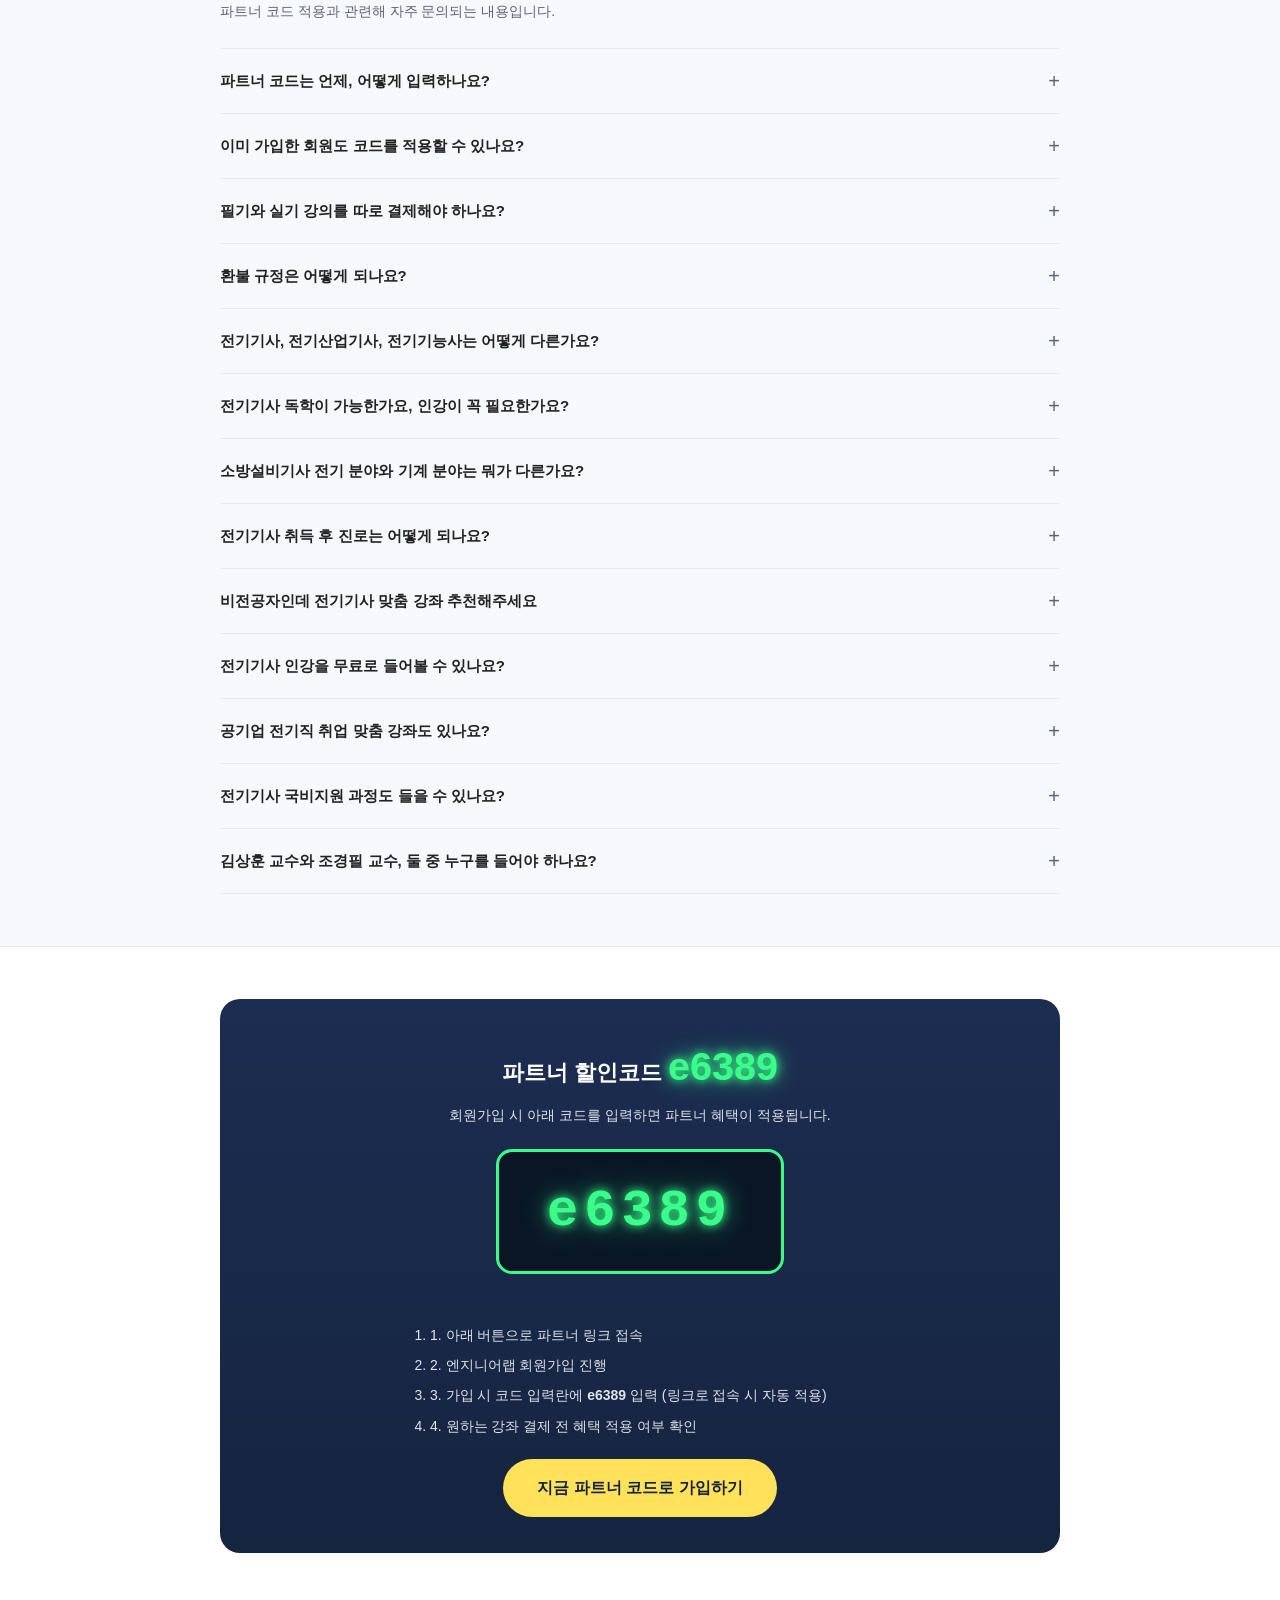
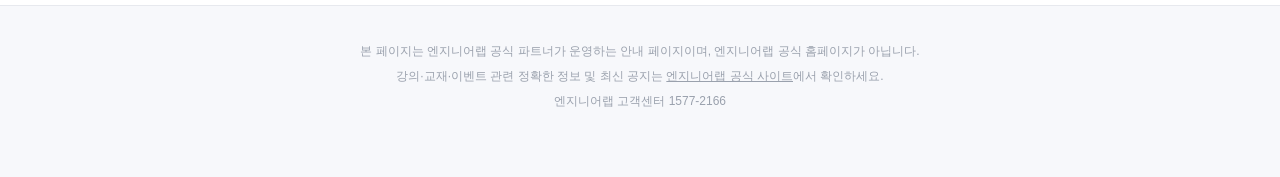
==== commit 79ad2078: "Add 교수명+강의/동영상강의/기출문제 keyword sentences to all professor pages Co-Authored-By: Claude Sonnet 5 <nore" ====
--- a/index.html
+++ b/index.html
@@ -146,10 +146,16 @@
     <div class="book-note" style="margin-bottom:16px;">
       "비전공자도 단번에 이해하는 전기의 神"이라는 별칭처럼, 조경필 교수 강의는 개념을 처음 접하는 초시생·비전공자 대상 눈높이 설명이 특징으로 언급됩니다. 유튜브 구독자 3.5만 명, 누적 조회수 1,200만 뷰로 강의 콘텐츠에 대한 반응을 미리 확인해볼 수 있습니다.
     </div>
+    <div class="book-note" style="margin-bottom:16px;">
+      조경필 강의는 동영상 강의(인강)로 제공되며, 기출문제 풀이와 개념 설명을 함께 다뤄 초시생도 따라가기 쉽다는 언급이 많습니다.
+    </div>
 
     <h3 style="font-size:17px;font-weight:800;margin-bottom:10px;">김상훈 인강 후기로 보는 강의 특징</h3>
     <div class="book-note" style="margin-bottom:16px;">
       전기공학 박사이자 대한전기학회 이사인 김상훈 교수는 실기 파이널+단답 특강, 공기업 전기직 채용 라이브 시리즈 등 "합격 이후"까지 이어지는 실전형 콘텐츠로 언급됩니다. 전기기사·공기업·공무원 수험서 집필 이력도 있습니다.
+    </div>
+    <div class="book-note" style="margin-bottom:16px;">
+      김상훈 강의는 동영상 강의(인강)로 수강 가능하며, 15개년 기출문제 풀이를 반복하며 교수님의 풀이 과정을 익히는 방식이 후기에서 자주 언급됩니다.
     </div>
 
     <p style="font-size:13px;color:var(--sub);margin-top:26px;font-weight:700;">그 외 과목별 전문 강사진</p>
@@ -203,9 +209,15 @@
     <div class="book-note" style="margin-bottom:16px;">
       서울시립대 방재공학 석사 출신인 심승아 교수는 "심 P!CK"라는 별칭처럼 소방전기 과목을 핵심만 짚어주는 강의로 언급됩니다. 한방유비스(주) 소방 실무 경력을 바탕으로 이론과 현장을 함께 다루는 점이 특징입니다.
     </div>
+    <div class="book-note" style="margin-bottom:16px;">
+      심승아 강의는 동영상 강의(인강)로 수강 가능하며, 소방전기 기출문제를 과목별로 정리해주는 방식이 특징으로 언급됩니다.
+    </div>
     <h3 style="font-size:17px;font-weight:800;margin-bottom:10px;">이종오 인강 후기로 보는 강의 특징</h3>
+    <div class="book-note" style="margin-bottom:16px;">
+      "단숨에 60점 도달, 초단기 합격 메이커"라는 별칭처럼, 이종오 교수는 소방기계 과목을 짧은 기간에 핵심 위주로 정리해주는 강의로 언급됩니다. 소방 현장 실무경력 10년 이상을 바탕으로 실전 감각을 함께 전달합니다.
+    </div>
     <div class="book-note">
-      "단숨에 60점 도달, 초단기 합격 메이커"라는 별칭처럼, 이종오 교수는 소방기계 과목을 짧은 기간에 핵심 위주로 정리해주는 강의로 언급됩니다. 소방 현장 실무경력 10년 이상을 바탕으로 실전 감각을 함께 전달합니다.
+      이종오 강의는 동영상 강의(인강)로 제공되며, 소방기계 기출문제를 단기간에 압축 정리해주는 방식이 후기에서 자주 언급됩니다.
     </div>
   </div>
 </section>
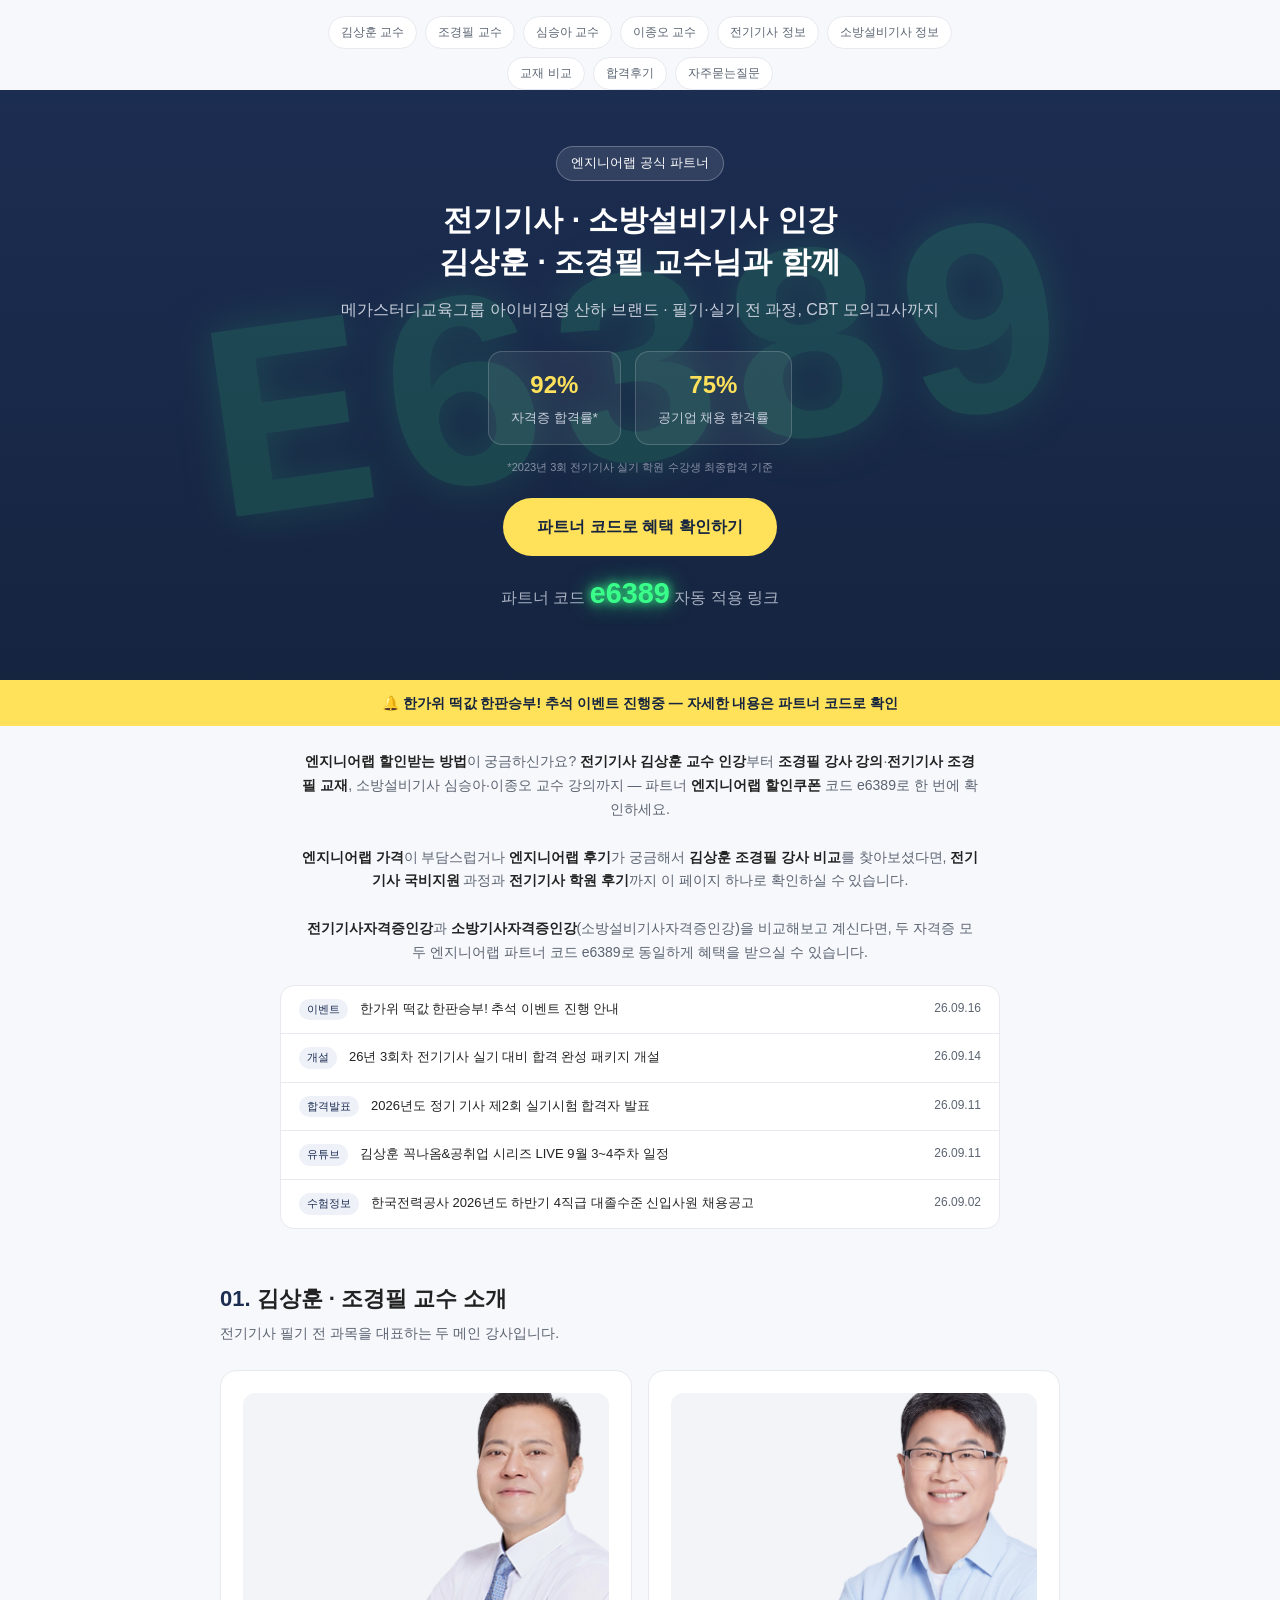
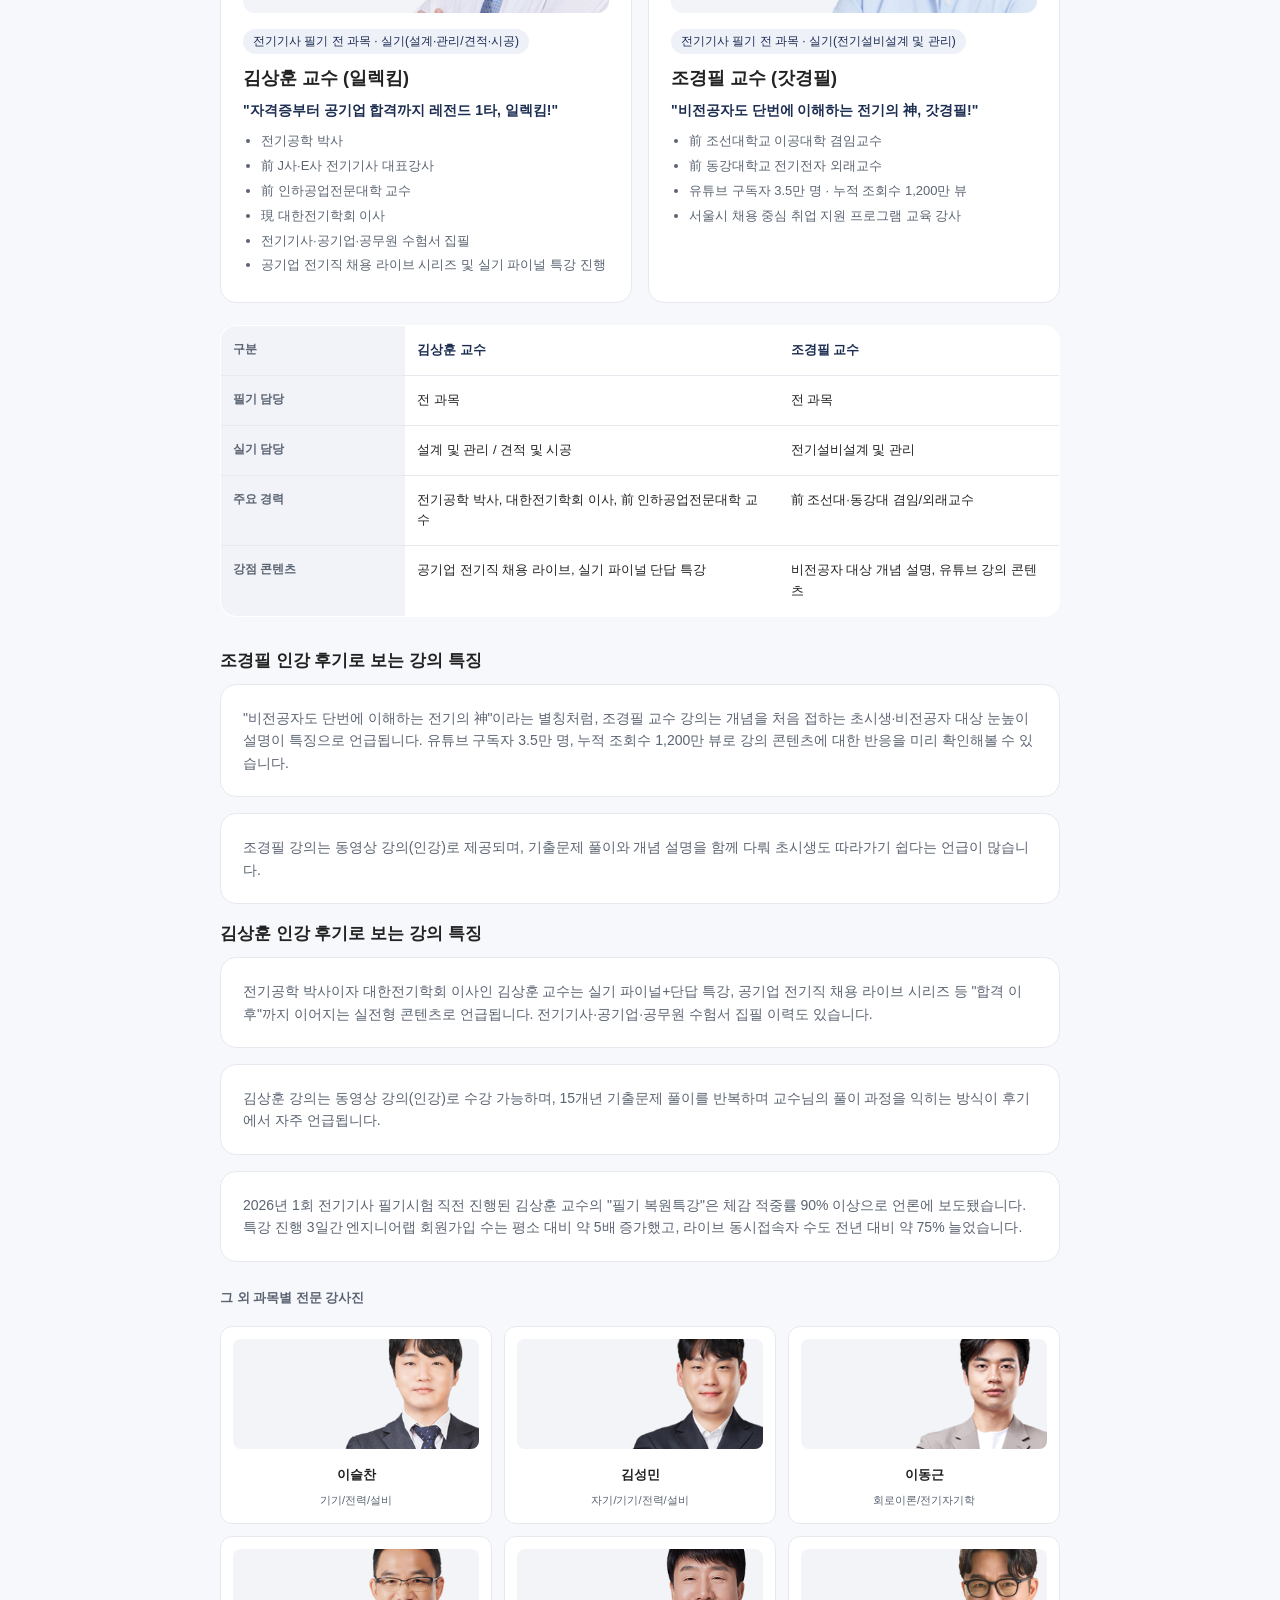
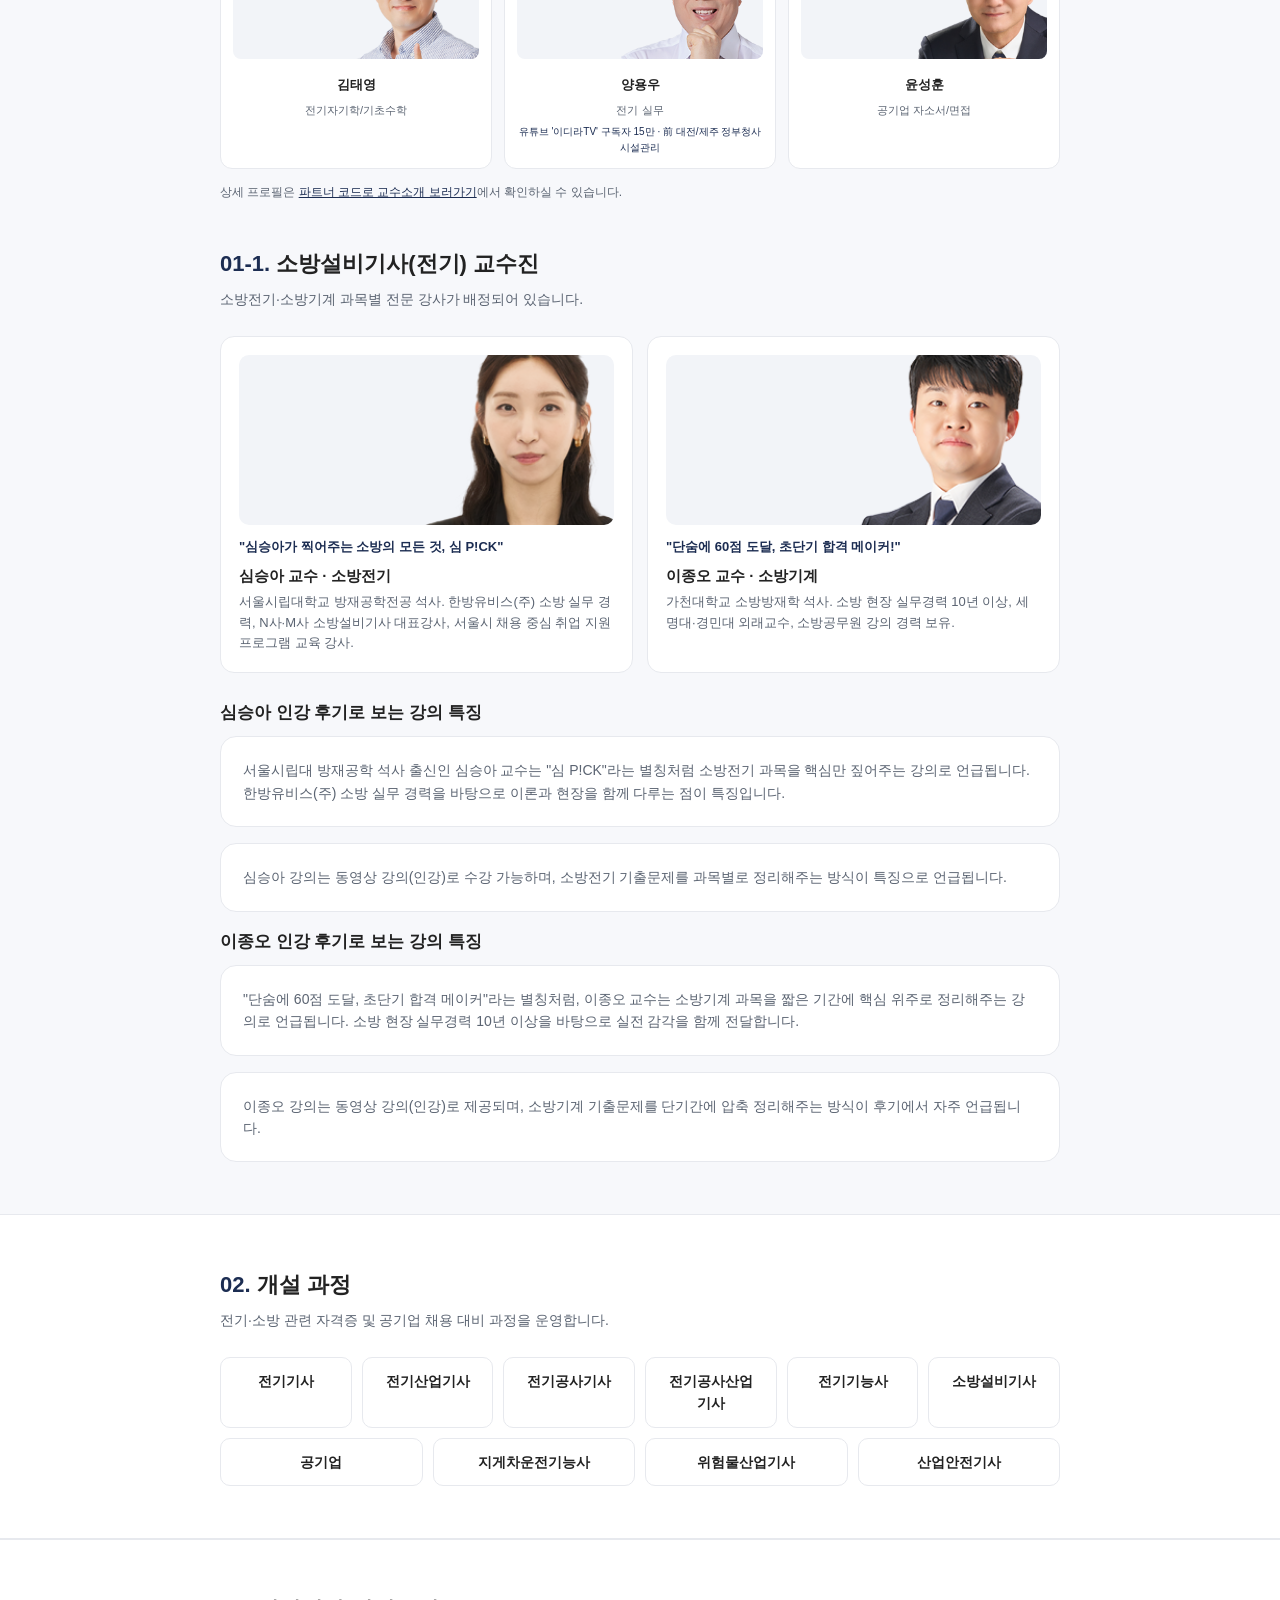
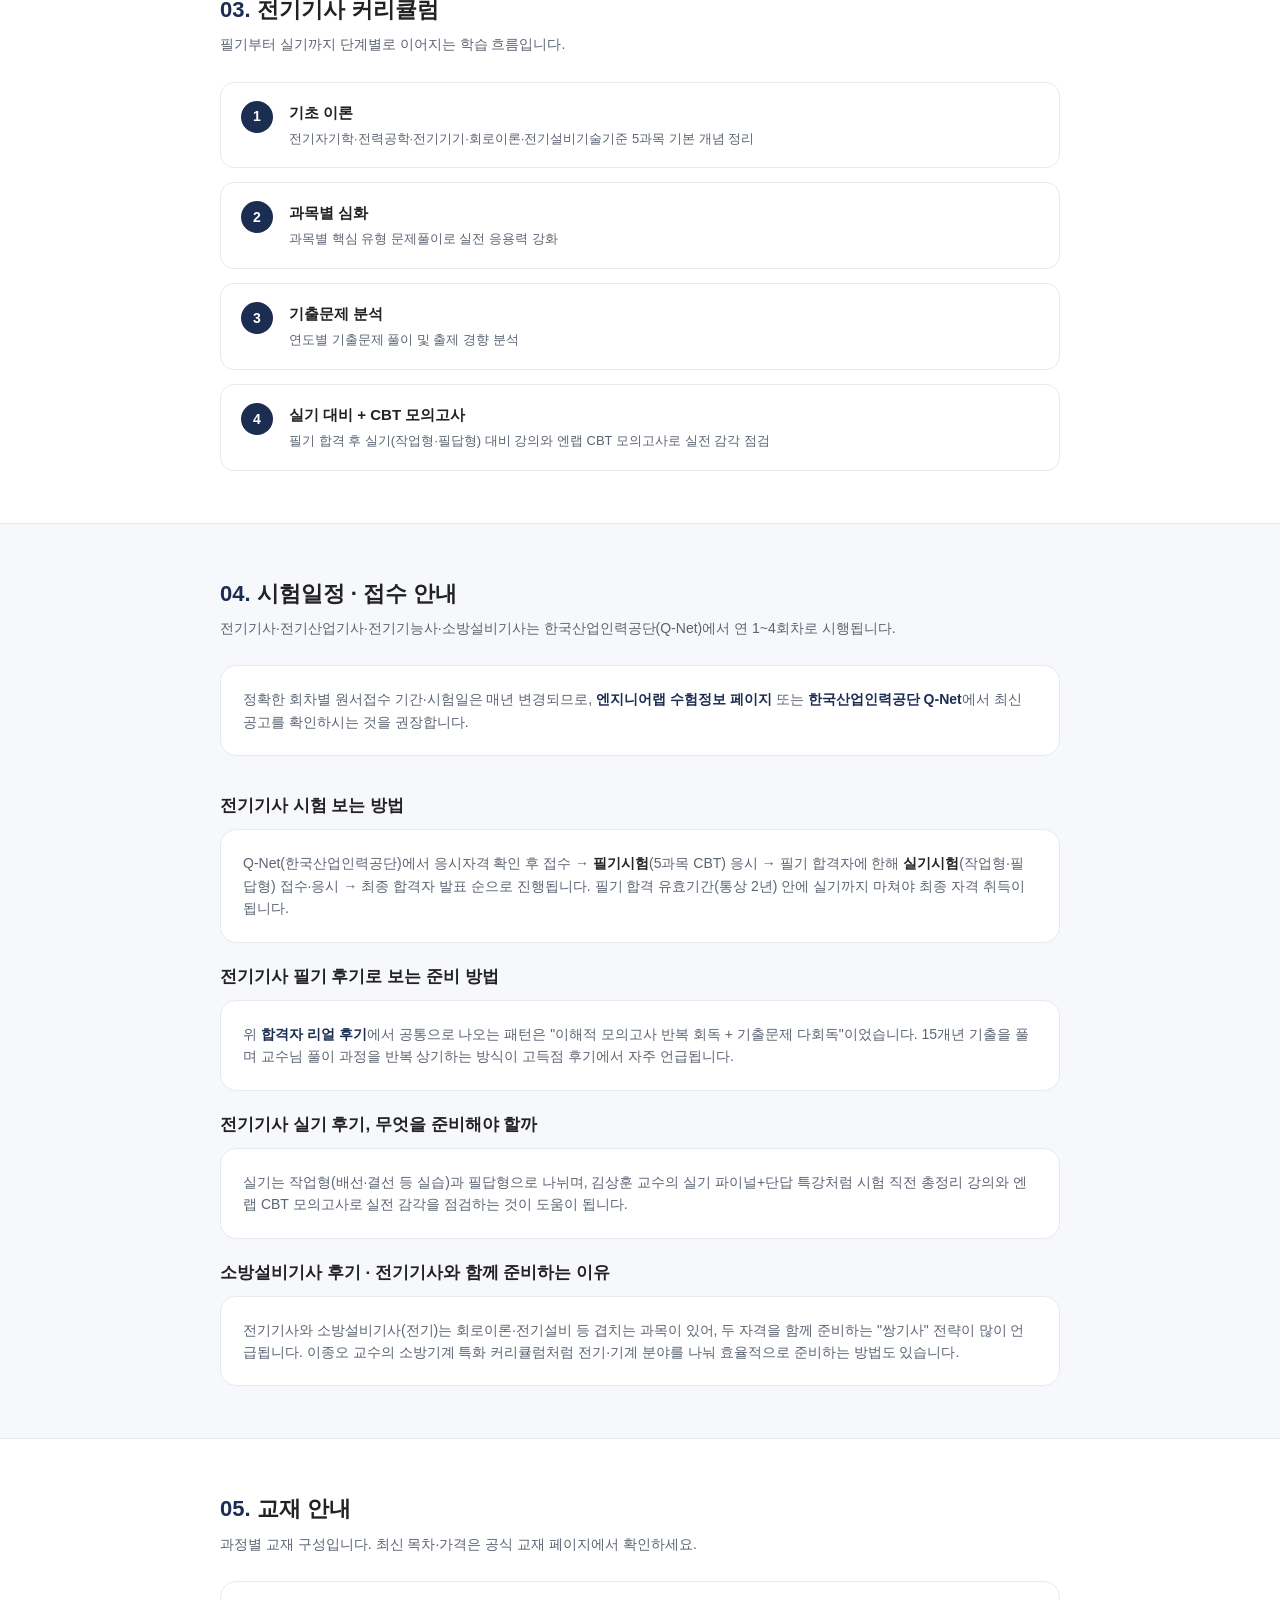
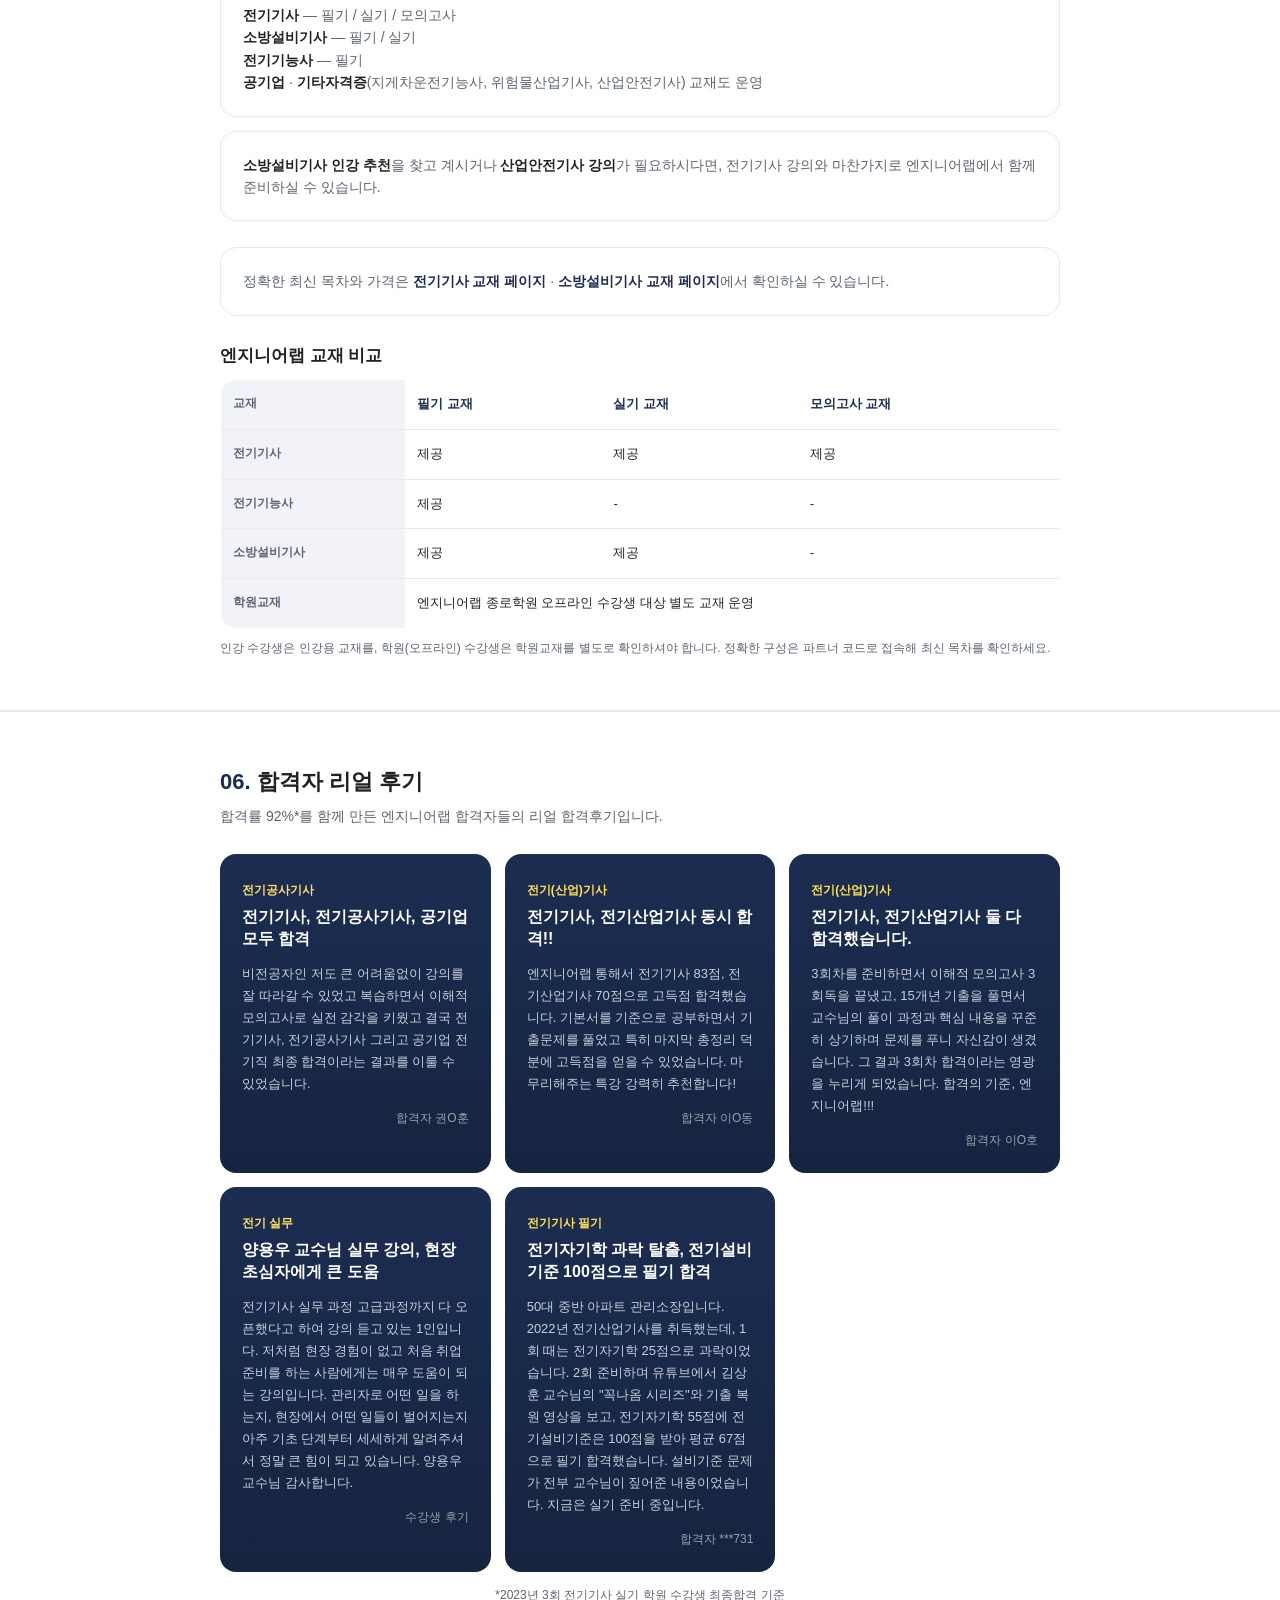
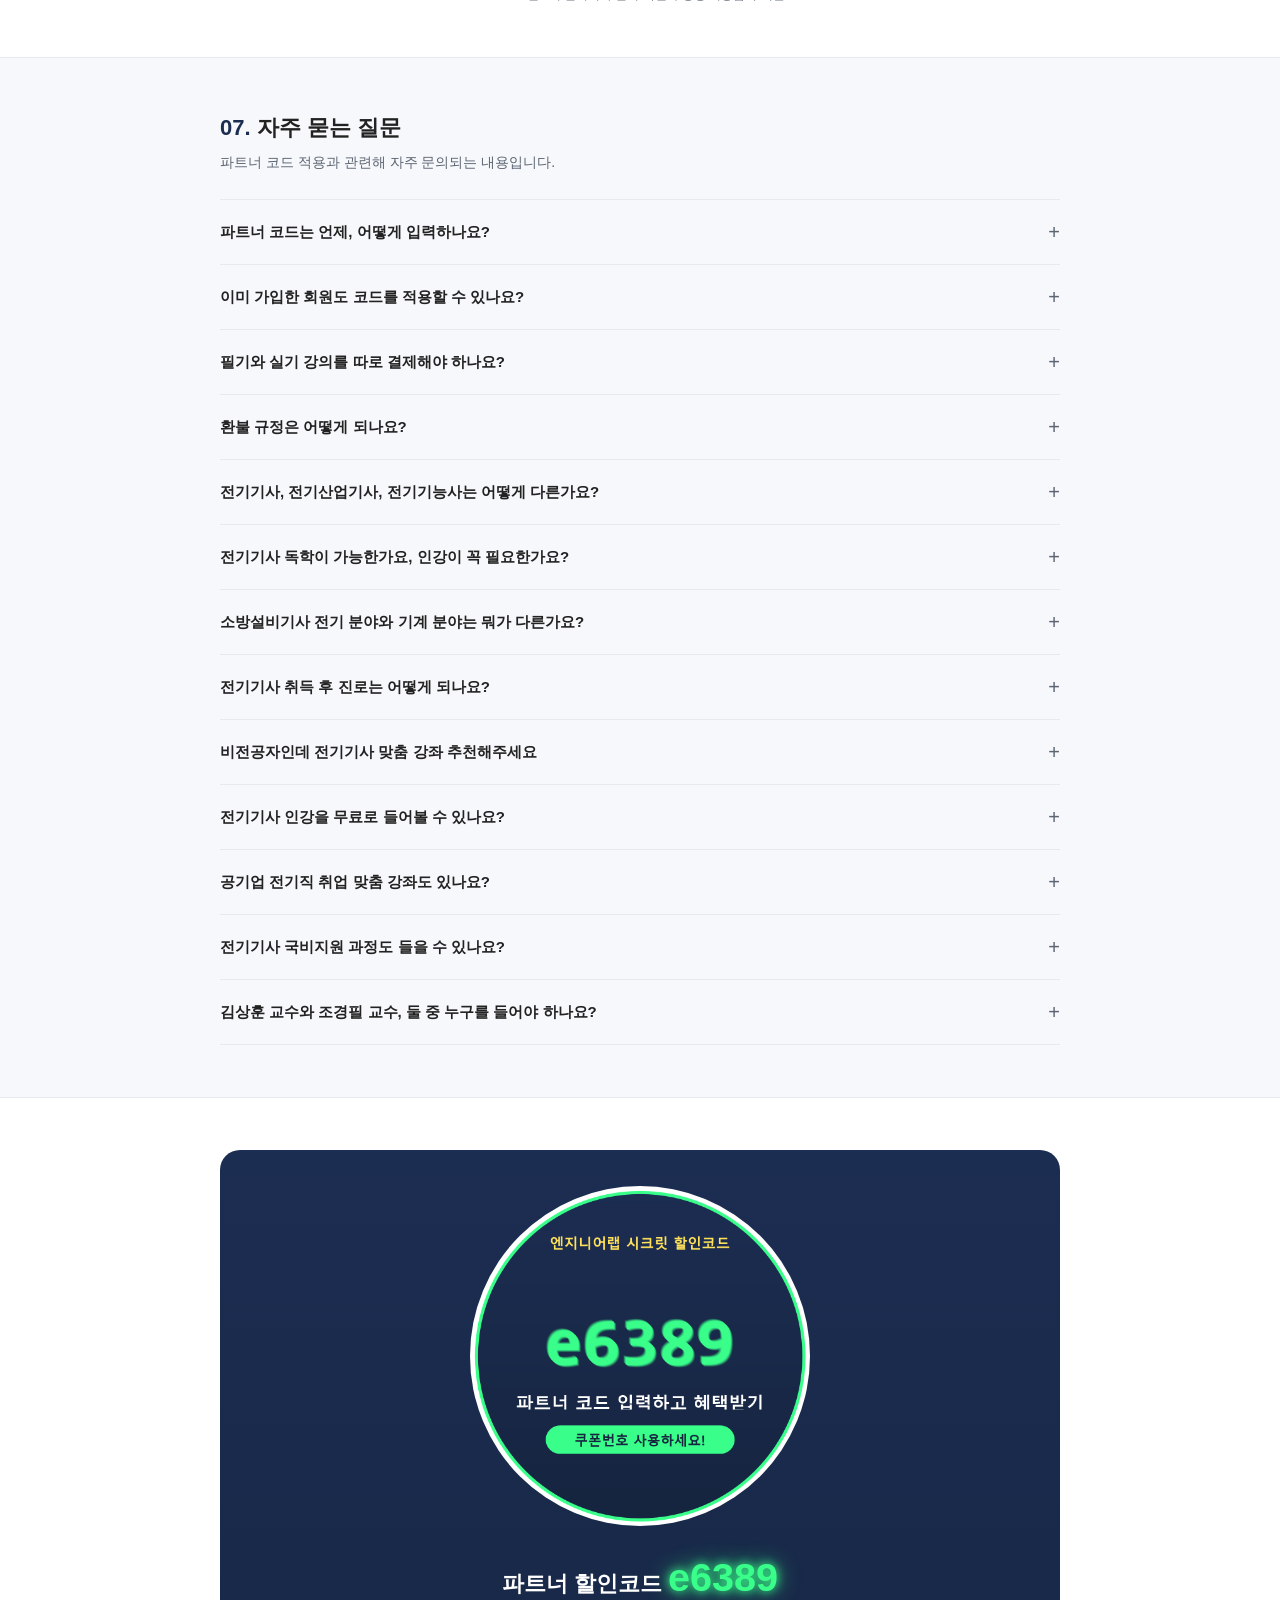
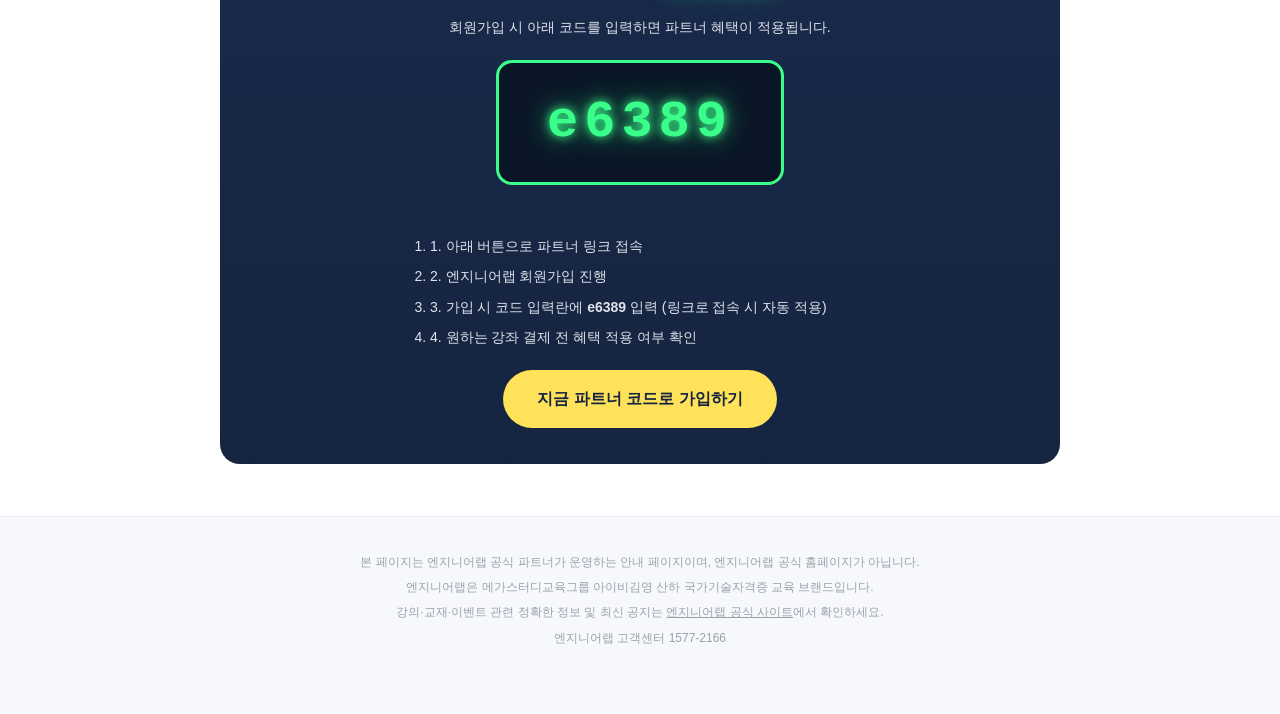
==== commit 9fb5cc65: "Add 기출유형/모의고사/암기자료/전기공사산업기사/1차·2차/자격요건/패스/교재비 keywords and e6389 coupon image Co-Authored-By: Claude" ====
--- a/index.html
+++ b/index.html
@@ -60,7 +60,7 @@
   <div class="wrap">
     <span class="badge">엔지니어랩 공식 파트너</span>
     <h1>전기기사 · 소방설비기사 인강<br>김상훈 · 조경필 교수님과 함께</h1>
-    <p>필기·실기 전 과정, CBT 모의고사까지 — 엔지니어랩 커리큘럼 안내</p>
+    <p>메가스터디교육그룹 아이비김영 산하 브랜드 · 필기·실기 전 과정, CBT 모의고사까지</p>
     <div class="stats">
       <div class="stat"><b>92%</b><span>자격증 합격률*</span></div>
       <div class="stat"><b>75%</b><span>공기업 채용 합격률</span></div>
@@ -157,6 +157,9 @@
     <div class="book-note" style="margin-bottom:16px;">
       김상훈 강의는 동영상 강의(인강)로 수강 가능하며, 15개년 기출문제 풀이를 반복하며 교수님의 풀이 과정을 익히는 방식이 후기에서 자주 언급됩니다.
     </div>
+    <div class="book-note" style="margin-bottom:16px;">
+      2026년 1회 전기기사 필기시험 직전 진행된 김상훈 교수의 "필기 복원특강"은 체감 적중률 90% 이상으로 언론에 보도됐습니다. 특강 진행 3일간 엔지니어랩 회원가입 수는 평소 대비 약 5배 증가했고, 라이브 동시접속자 수도 전년 대비 약 75% 늘었습니다.
+    </div>
 
     <p style="font-size:13px;color:var(--sub);margin-top:26px;font-weight:700;">그 외 과목별 전문 강사진</p>
     <div class="team-grid">
@@ -230,6 +233,7 @@
       <a href="https://www.engineerlab.co.kr/ee/promotion/2025/partner/index.php?partnerID=e6389" target="_blank" rel="noopener">전기기사</a>
       <a href="https://www.engineerlab.co.kr/ee/promotion/2025/partner/index.php?partnerID=e6389" target="_blank" rel="noopener">전기산업기사</a>
       <a href="https://www.engineerlab.co.kr/ee/promotion/2025/partner/index.php?partnerID=e6389" target="_blank" rel="noopener">전기공사기사</a>
+      <a href="https://www.engineerlab.co.kr/ee/promotion/2025/partner/index.php?partnerID=e6389" target="_blank" rel="noopener">전기공사산업기사</a>
       <a href="https://www.engineerlab.co.kr/ee/promotion/2025/partner/index.php?partnerID=e6389" target="_blank" rel="noopener">전기기능사</a>
       <a href="https://www.engineerlab.co.kr/ee/promotion/2025/partner/index.php?partnerID=e6389" target="_blank" rel="noopener">소방설비기사</a>
       <a href="https://www.engineerlab.co.kr/ee/promotion/2025/partner/index.php?partnerID=e6389" target="_blank" rel="noopener">공기업</a>
@@ -357,6 +361,12 @@
         <p>전기기사 실무 과정 고급과정까지 다 오픈했다고 하여 강의 듣고 있는 1인입니다. 저처럼 현장 경험이 없고 처음 취업 준비를 하는 사람에게는 매우 도움이 되는 강의입니다. 관리자로 어떤 일을 하는지, 현장에서 어떤 일들이 벌어지는지 아주 기초 단계부터 세세하게 알려주셔서 정말 큰 힘이 되고 있습니다. 양용우 교수님 감사합니다.</p>
         <div class="who">수강생 후기</div>
       </div>
+      <div class="review-card">
+        <span class="cat">전기기사 필기</span>
+        <h4>전기자기학 과락 탈출, 전기설비기준 100점으로 필기 합격</h4>
+        <p>50대 중반 아파트 관리소장입니다. 2022년 전기산업기사를 취득했는데, 1회 때는 전기자기학 25점으로 과락이었습니다. 2회 준비하며 유튜브에서 김상훈 교수님의 "꼭나옴 시리즈"와 기출 복원 영상을 보고, 전기자기학 55점에 전기설비기준은 100점을 받아 평균 67점으로 필기 합격했습니다. 설비기준 문제가 전부 교수님이 짚어준 내용이었습니다. 지금은 실기 준비 중입니다.</p>
+        <div class="who">합격자 ***731</div>
+      </div>
     </div>
     <p class="review-note">*2023년 3회 전기기사 실기 학원 수강생 최종합격 기준</p>
   </div>
@@ -426,6 +436,7 @@
 <section class="alt">
   <div class="wrap">
     <div class="discount-box">
+      <img src="img/coupon-e6389.png" alt="엔지니어랩 시크릿 할인코드 e6389 쿠폰번호 파트너 코드" style="display:block;width:100%;max-width:340px;margin:0 auto 20px;border-radius:50%;">
       <h2>파트너 할인코드 <span class="neon-badge">e6389</span></h2>
       <p style="color:#dfe3ec;font-size:14px;">회원가입 시 아래 코드를 입력하면 파트너 혜택이 적용됩니다.</p>
       <div class="code">e6389</div>
@@ -445,6 +456,7 @@
 <footer>
   <div class="wrap">
     <p>본 페이지는 엔지니어랩 공식 파트너가 운영하는 안내 페이지이며, 엔지니어랩 공식 홈페이지가 아닙니다.</p>
+    <p>엔지니어랩은 메가스터디교육그룹 아이비김영 산하 국가기술자격증 교육 브랜드입니다.</p>
     <p>강의·교재·이벤트 관련 정확한 정보 및 최신 공지는 <a href="https://www.engineerlab.co.kr/ee/promotion/2025/partner/index.php?partnerID=e6389" target="_blank" rel="noopener" style="color:#9aa1ad;">엔지니어랩 공식 사이트</a>에서 확인하세요.</p>
     <p>엔지니어랩 고객센터 1577-2166</p>
   </div>
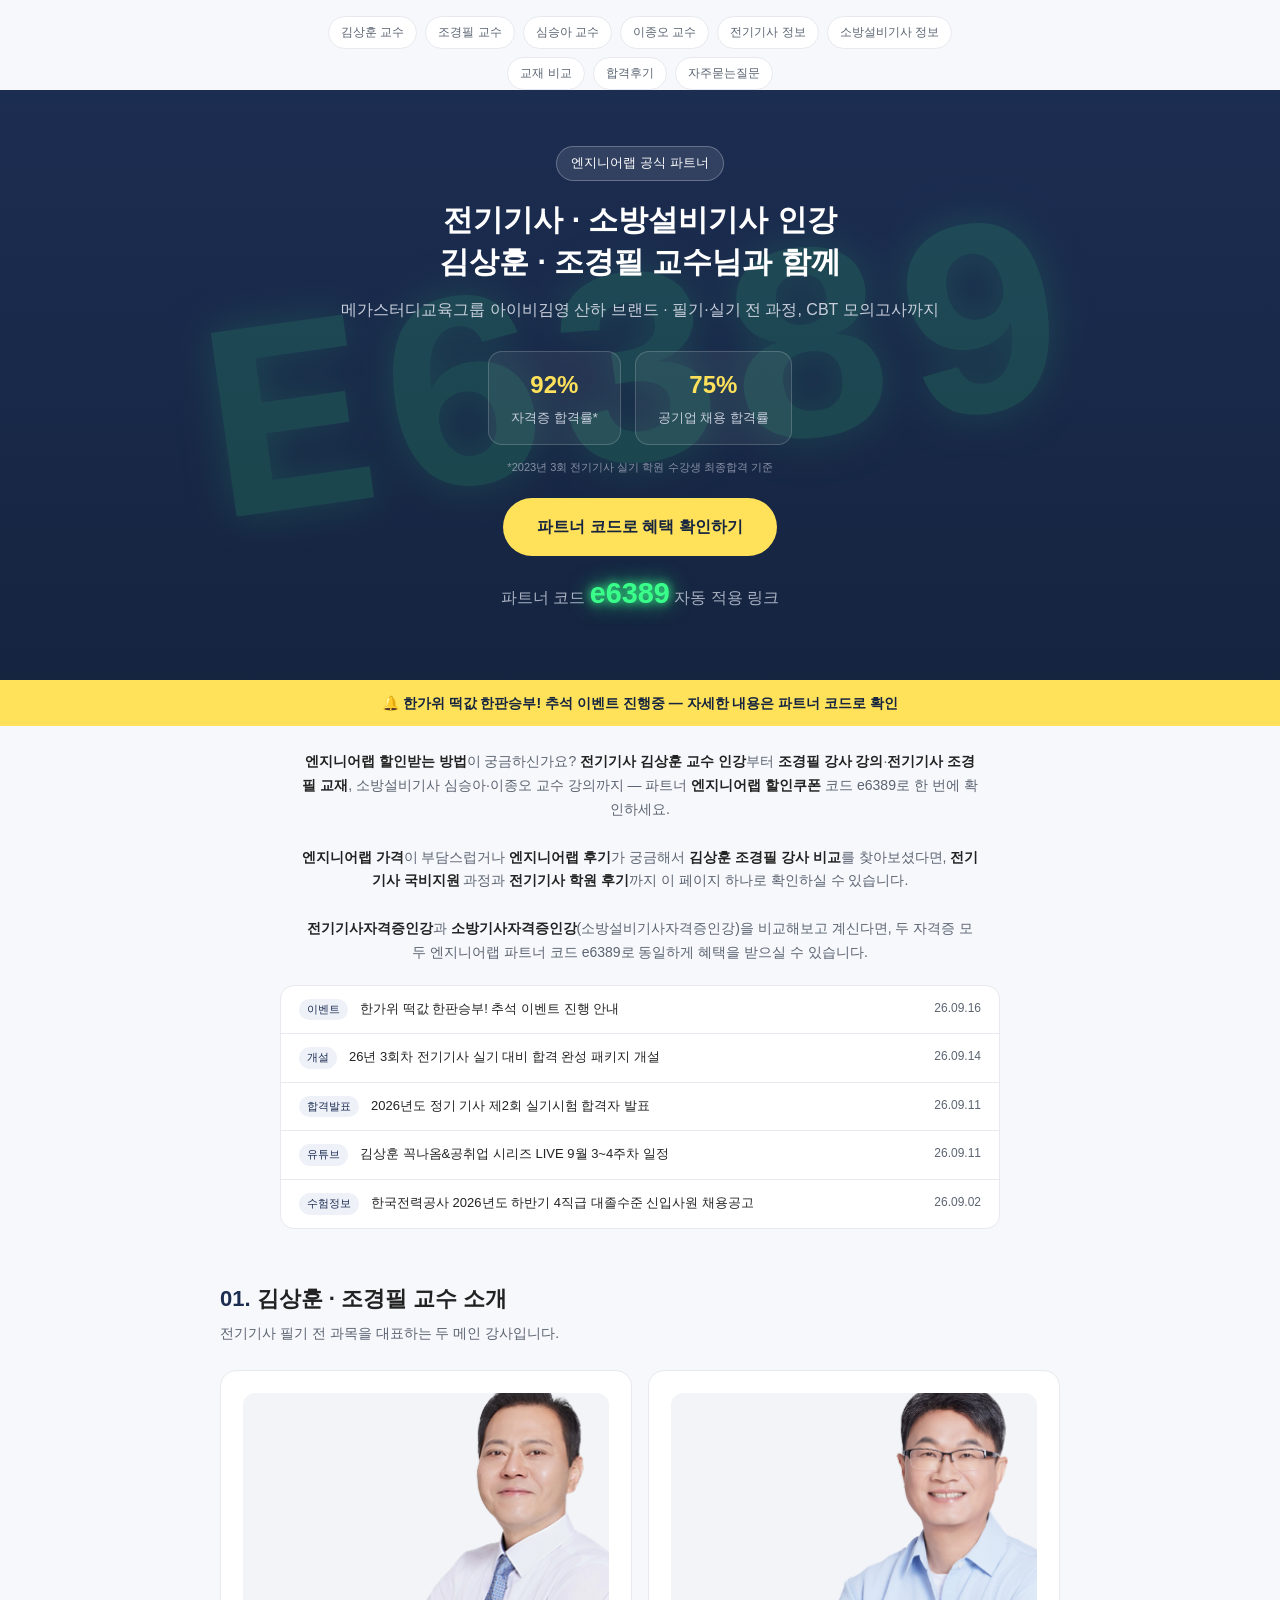
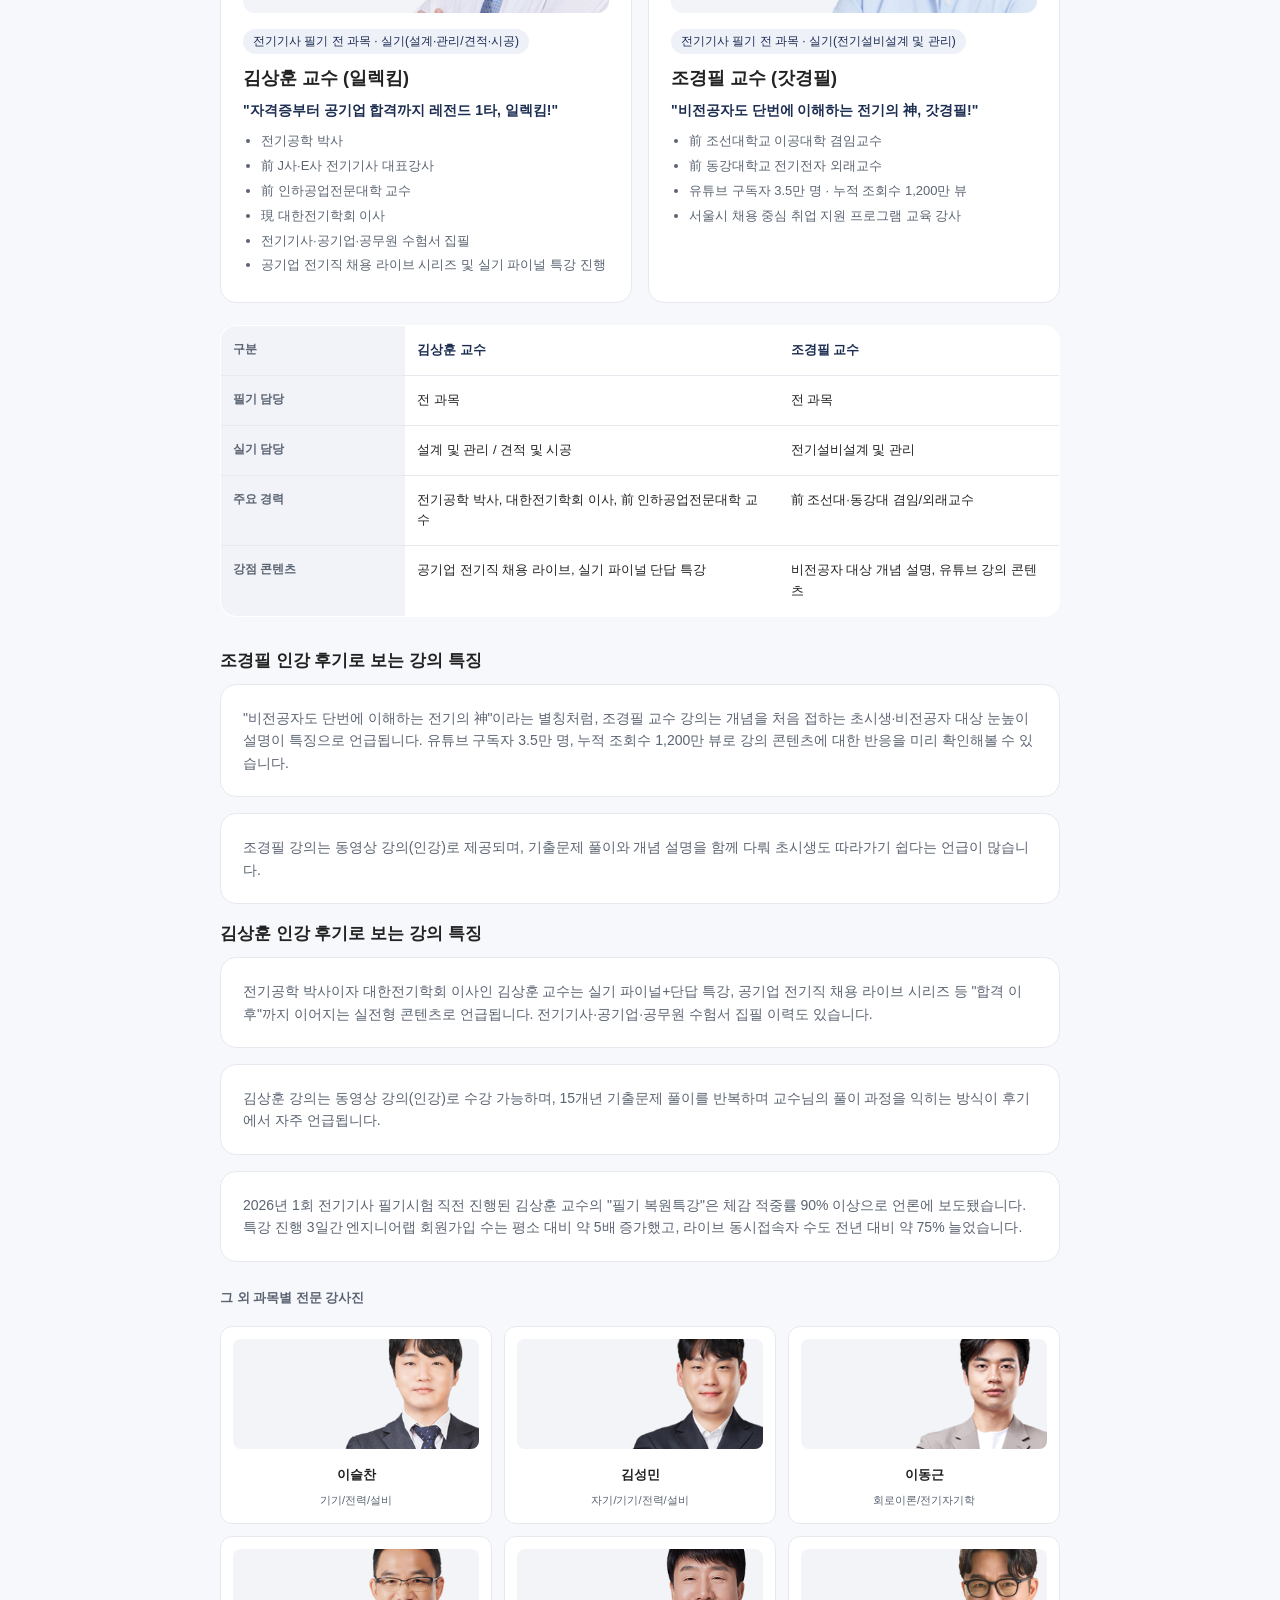
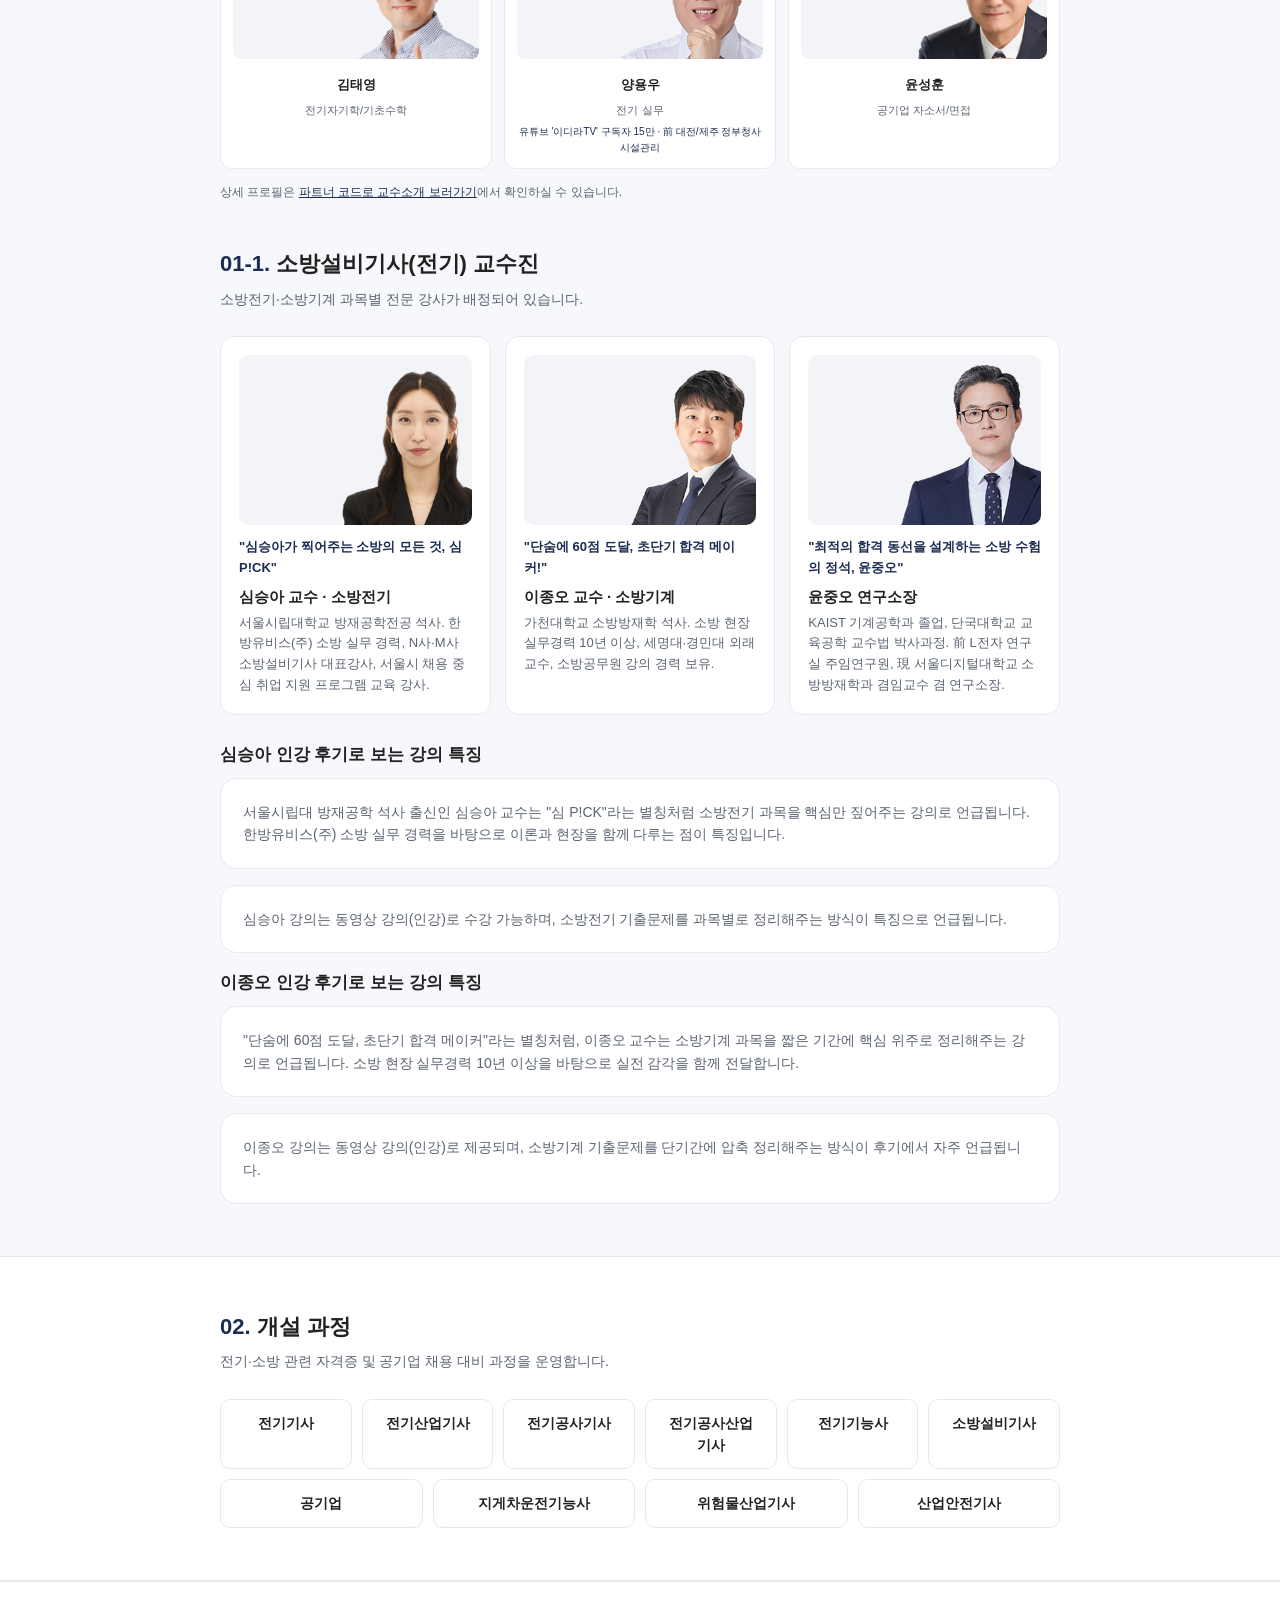
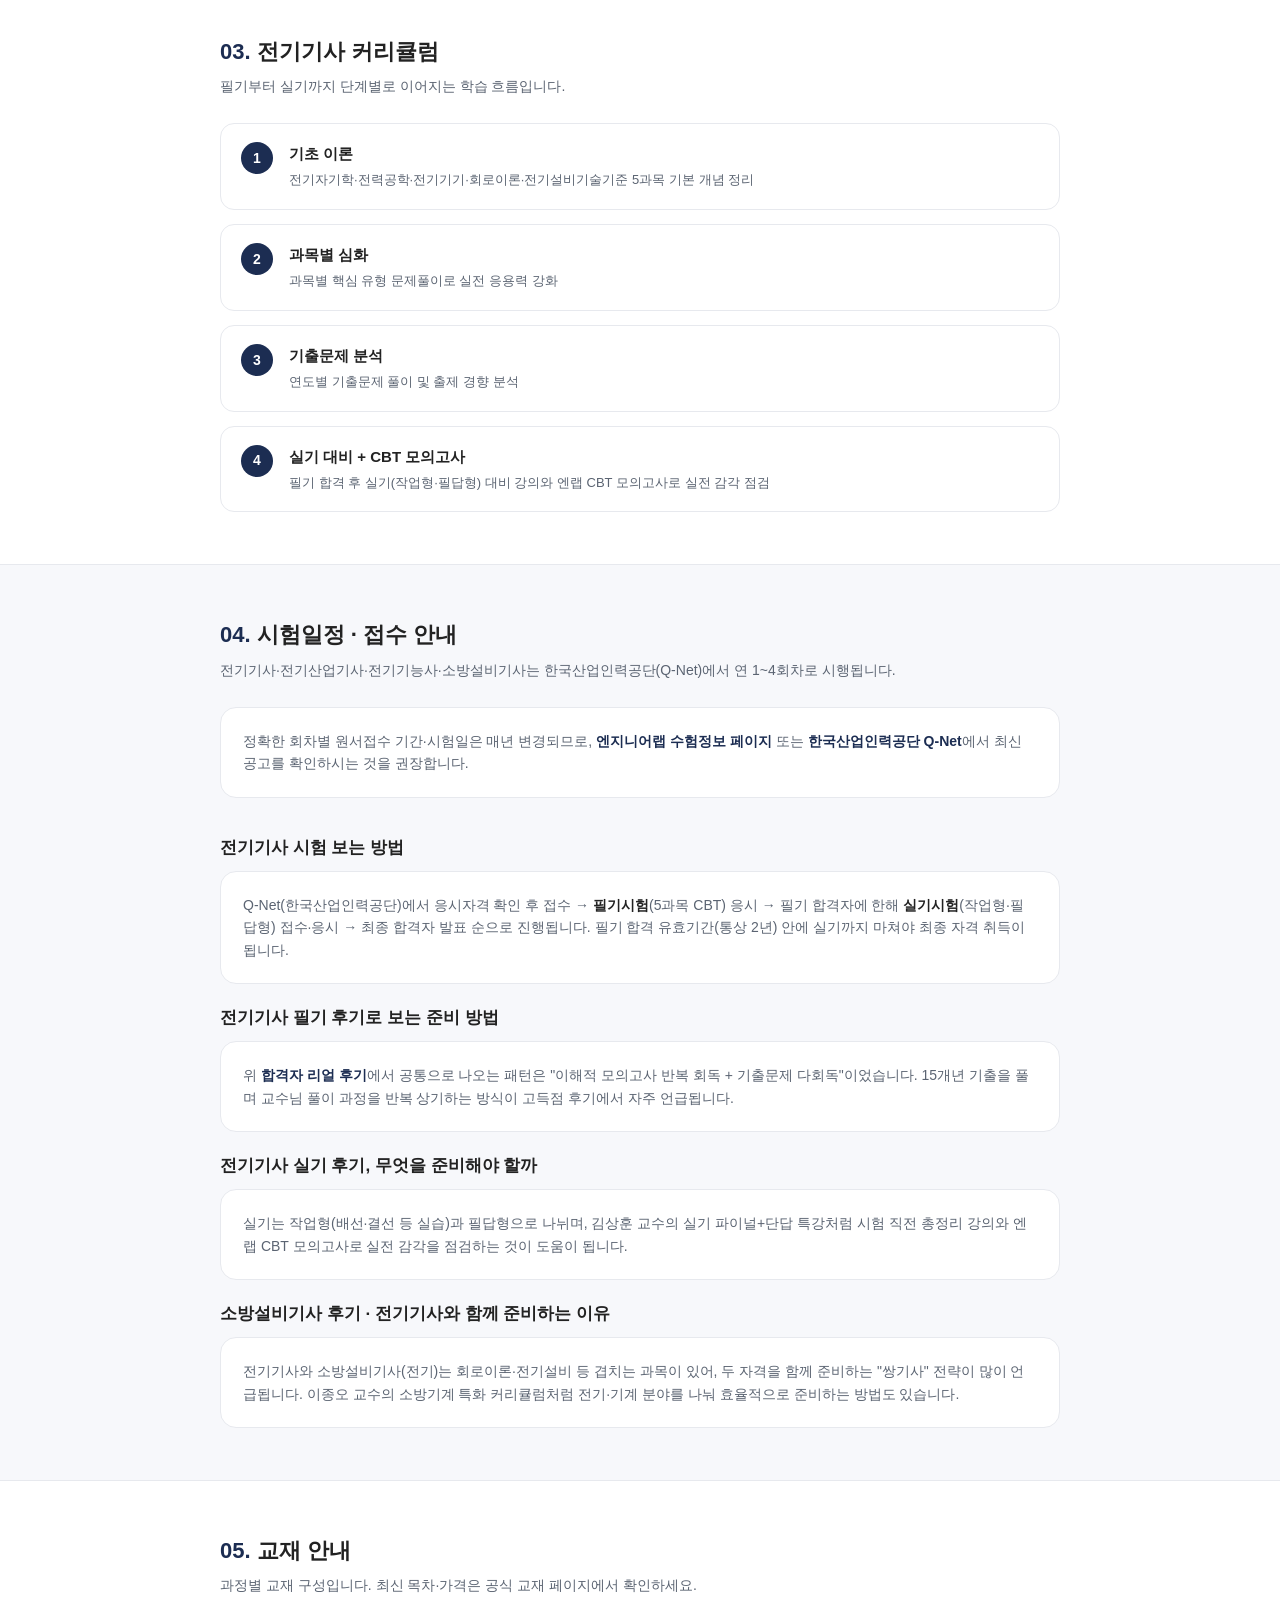
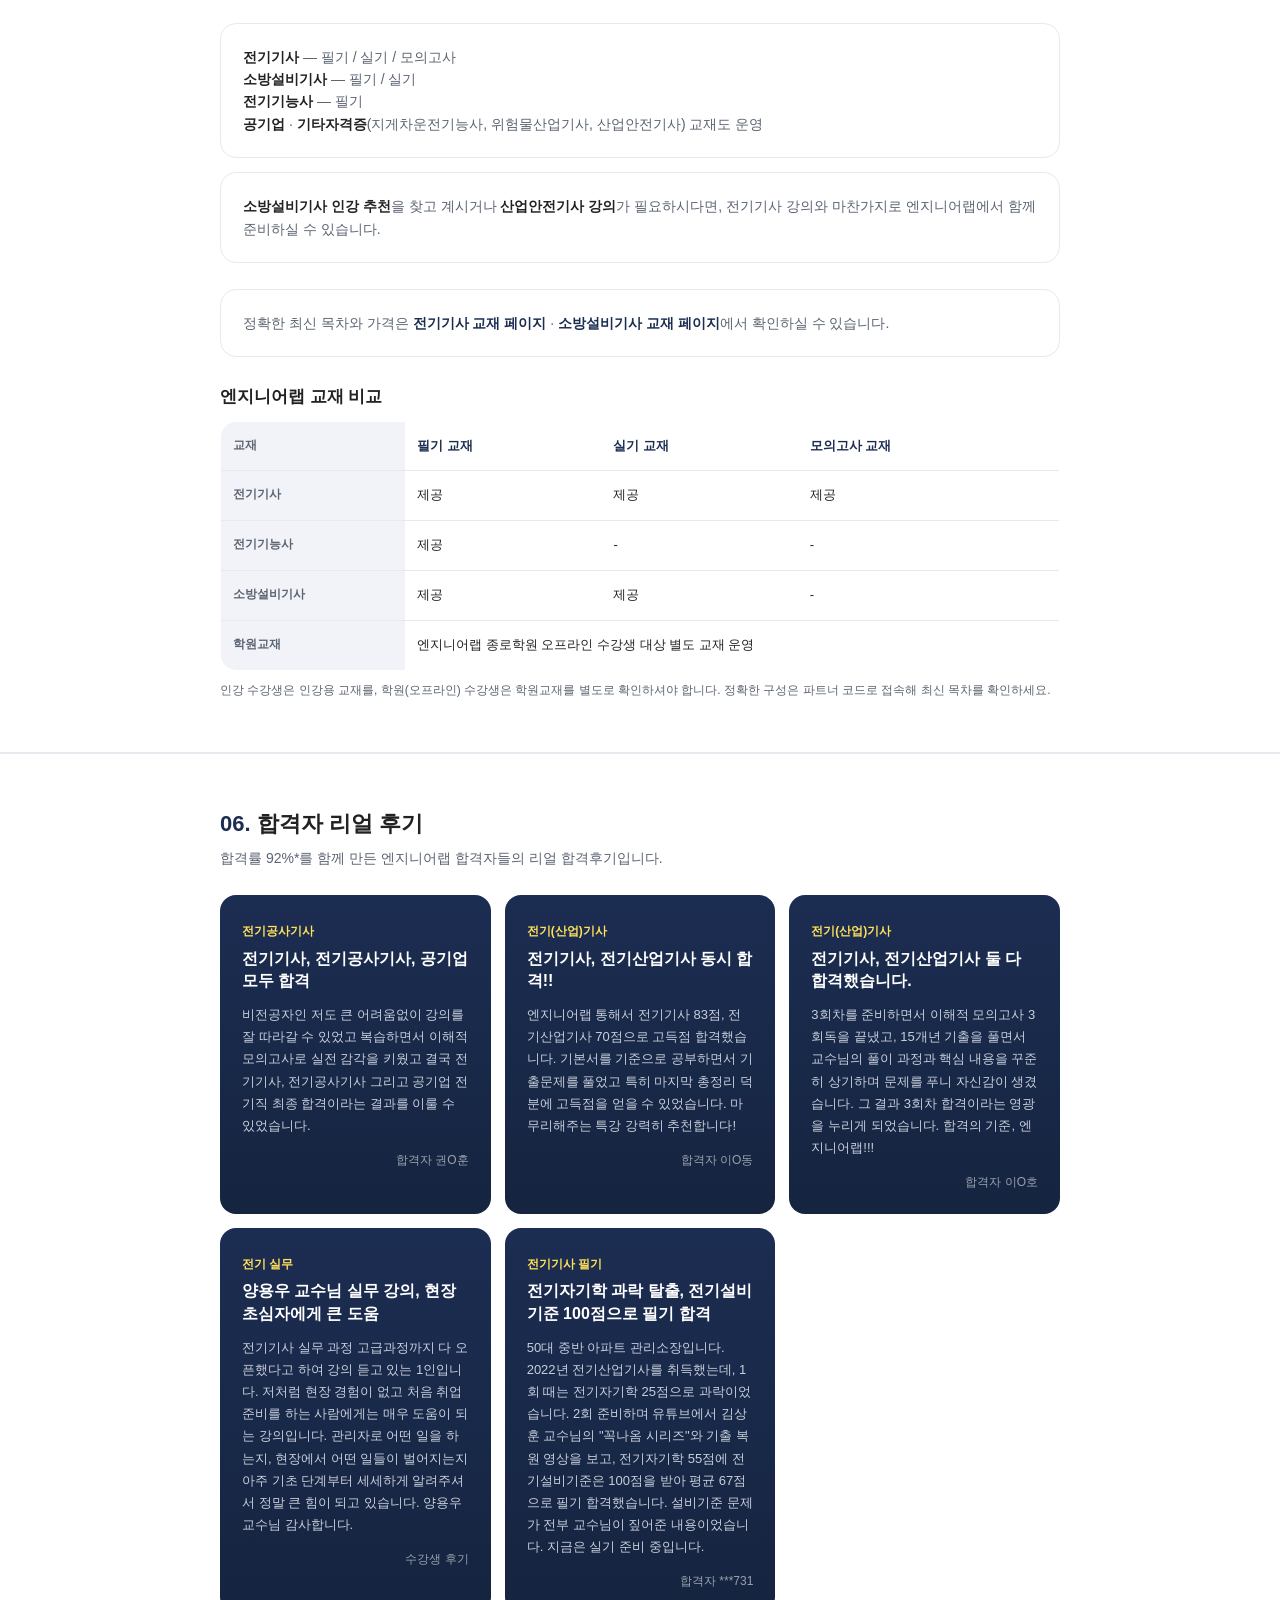
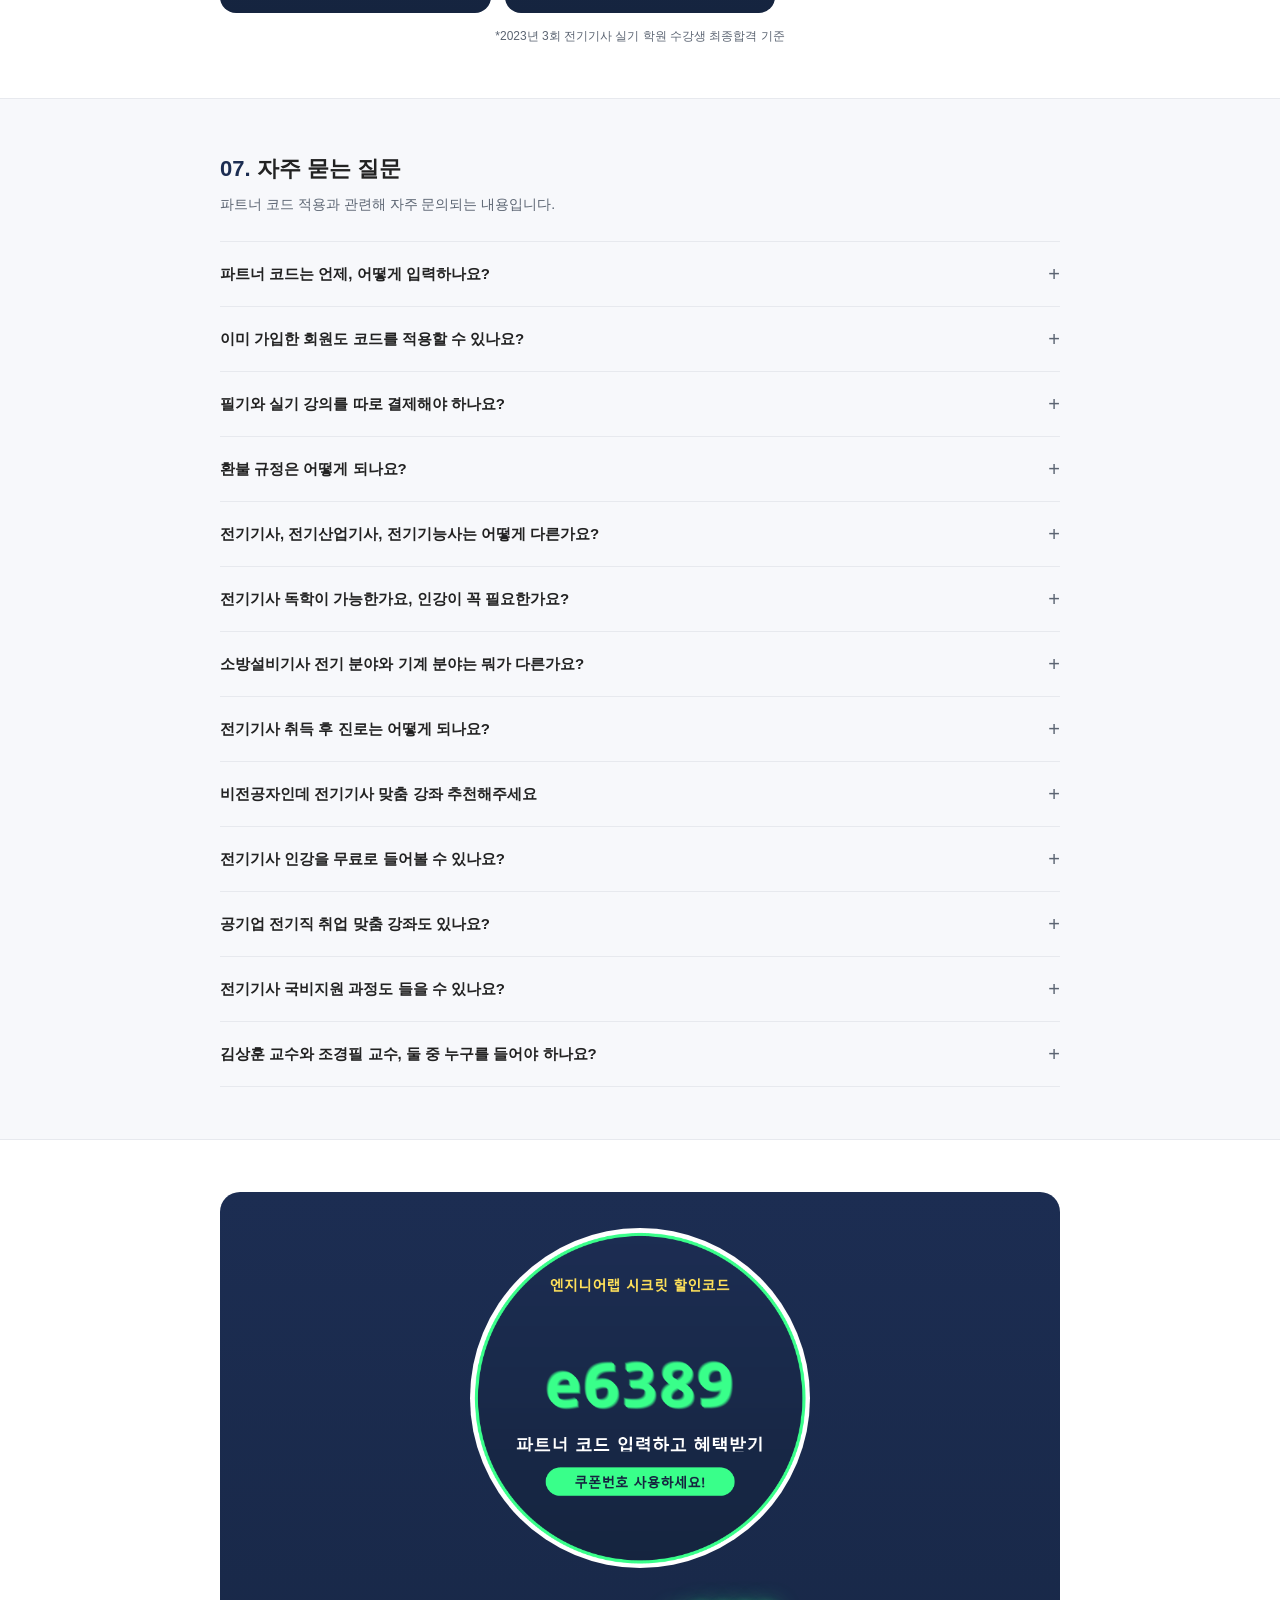
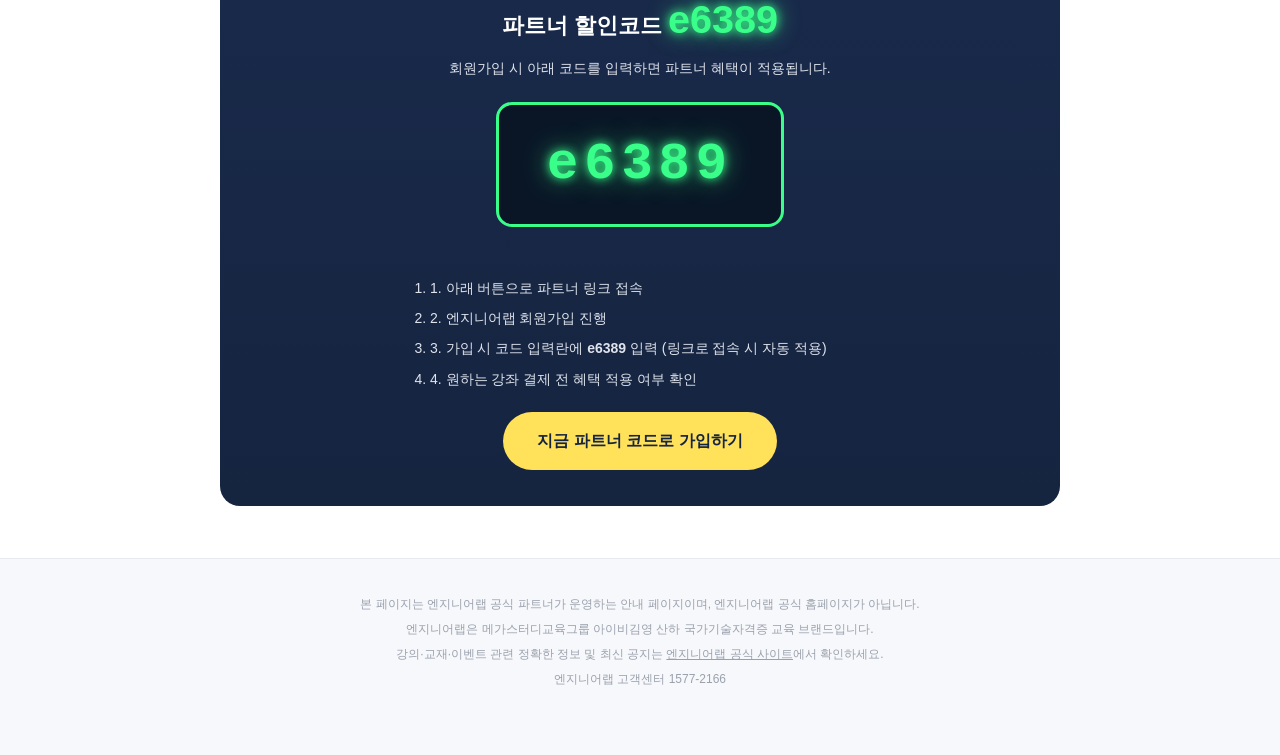
==== commit 9f136d36: "Add 윤중오 연구소장 (verified 3rd 소방 instructor), 기술직 공무원 가산점, 교재몰/할인쿠폰/기본서 keywords Co-Authored-By: Claude" ====
--- a/index.html
+++ b/index.html
@@ -206,6 +206,12 @@
         <h4>이종오 교수 · 소방기계</h4>
         <p>가천대학교 소방방재학 석사. 소방 현장 실무경력 10년 이상, 세명대·경민대 외래교수, 소방공무원 강의 경력 보유.</p>
       </div>
+      <div class="sub-prof-card">
+        <img class="sub-prof-photo" src="img/prof-yjo.png" alt="윤중오 연구소장" loading="lazy">
+        <span class="quote">"최적의 합격 동선을 설계하는 소방 수험의 정석, 윤중오"</span>
+        <h4>윤중오 연구소장</h4>
+        <p>KAIST 기계공학과 졸업, 단국대학교 교육공학 교수법 박사과정. 前 L전자 연구실 주임연구원, 現 서울디지털대학교 소방방재학과 겸임교수 겸 연구소장.</p>
+      </div>
     </div>
 
     <h3 style="font-size:17px;font-weight:800;margin-top:26px;margin-bottom:10px;">심승아 인강 후기로 보는 강의 특징</h3>
--- a/style.css
+++ b/style.css
@@ -199,7 +199,7 @@
   .compare-table tr:last-child th, .compare-table tr:last-child td{border-bottom:none;}
   .table-scroll{overflow-x:auto;}
 
-  .sub-prof-grid{display:grid;grid-template-columns:1fr 1fr;gap:14px;margin-top:18px;}
+  .sub-prof-grid{display:grid;grid-template-columns:repeat(3,1fr);gap:14px;margin-top:18px;}
   .sub-prof-card{
     background:var(--card);
     border:1px solid var(--line);
